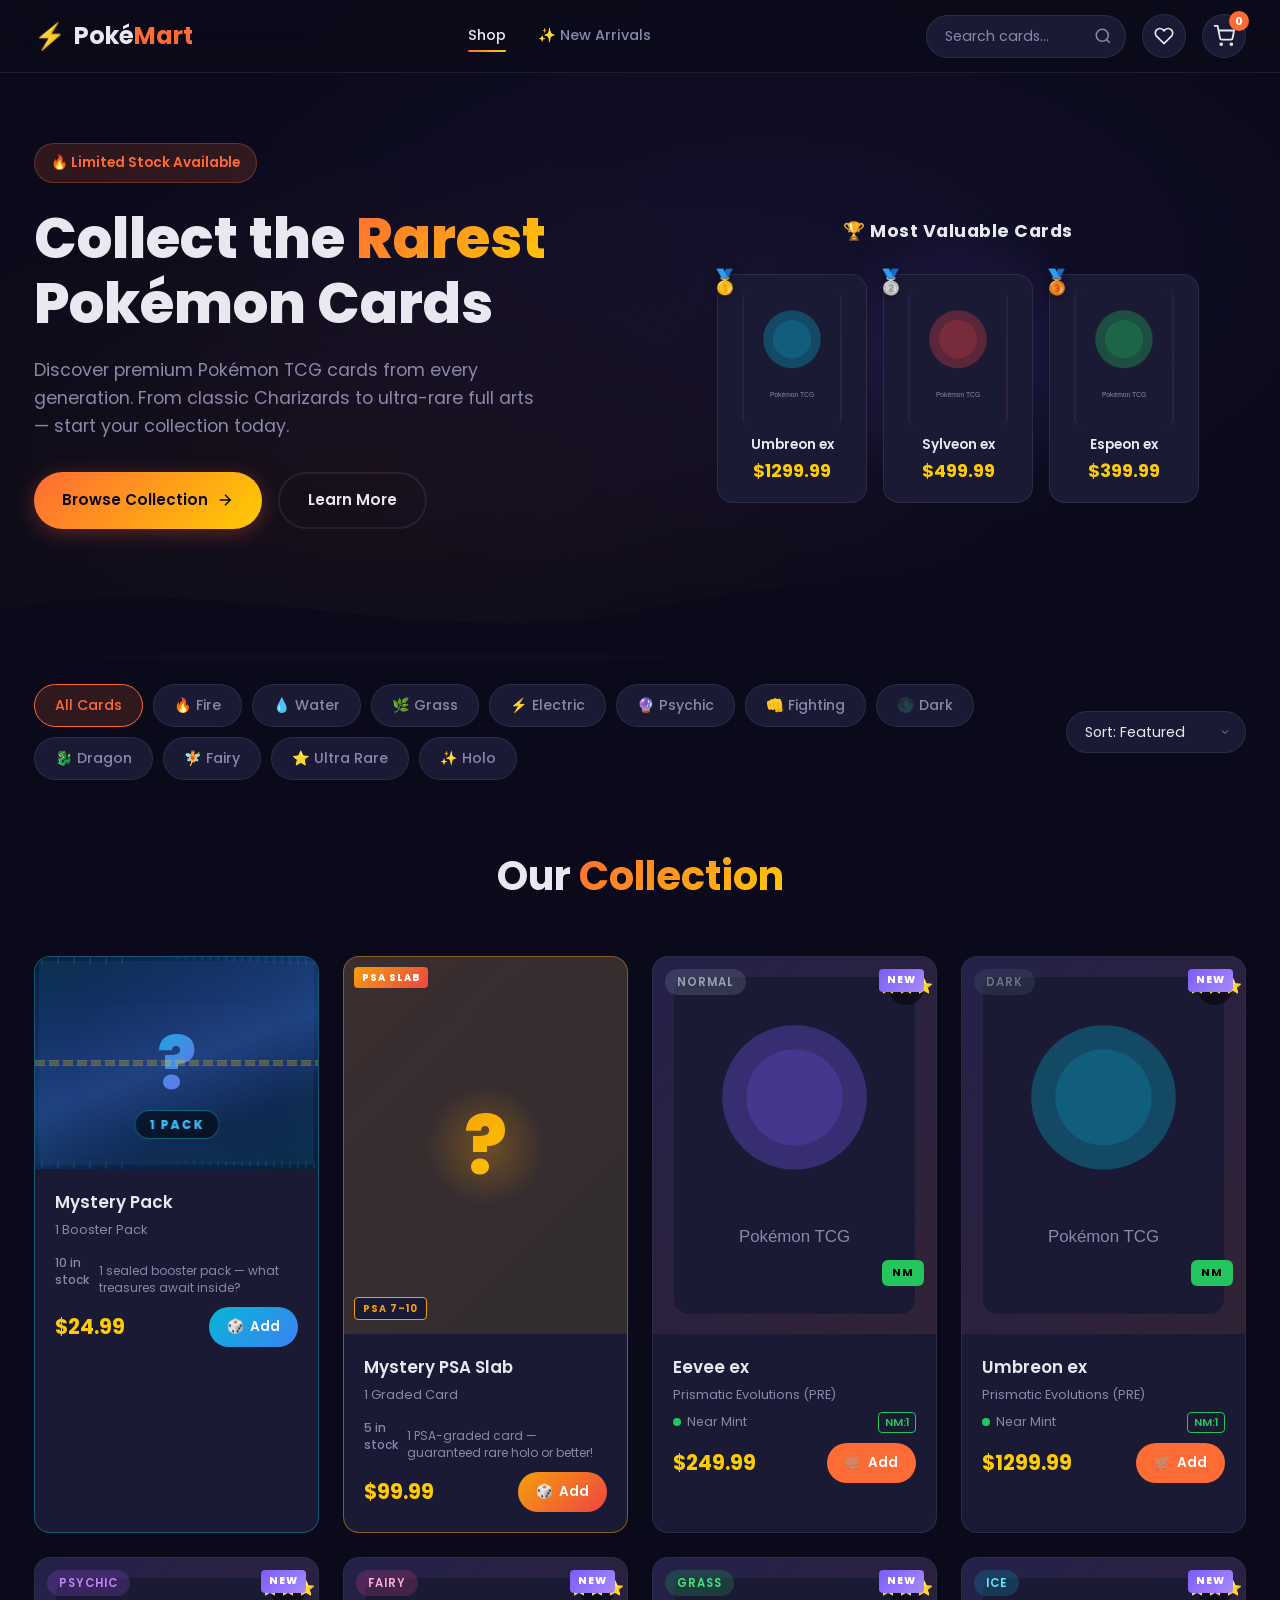
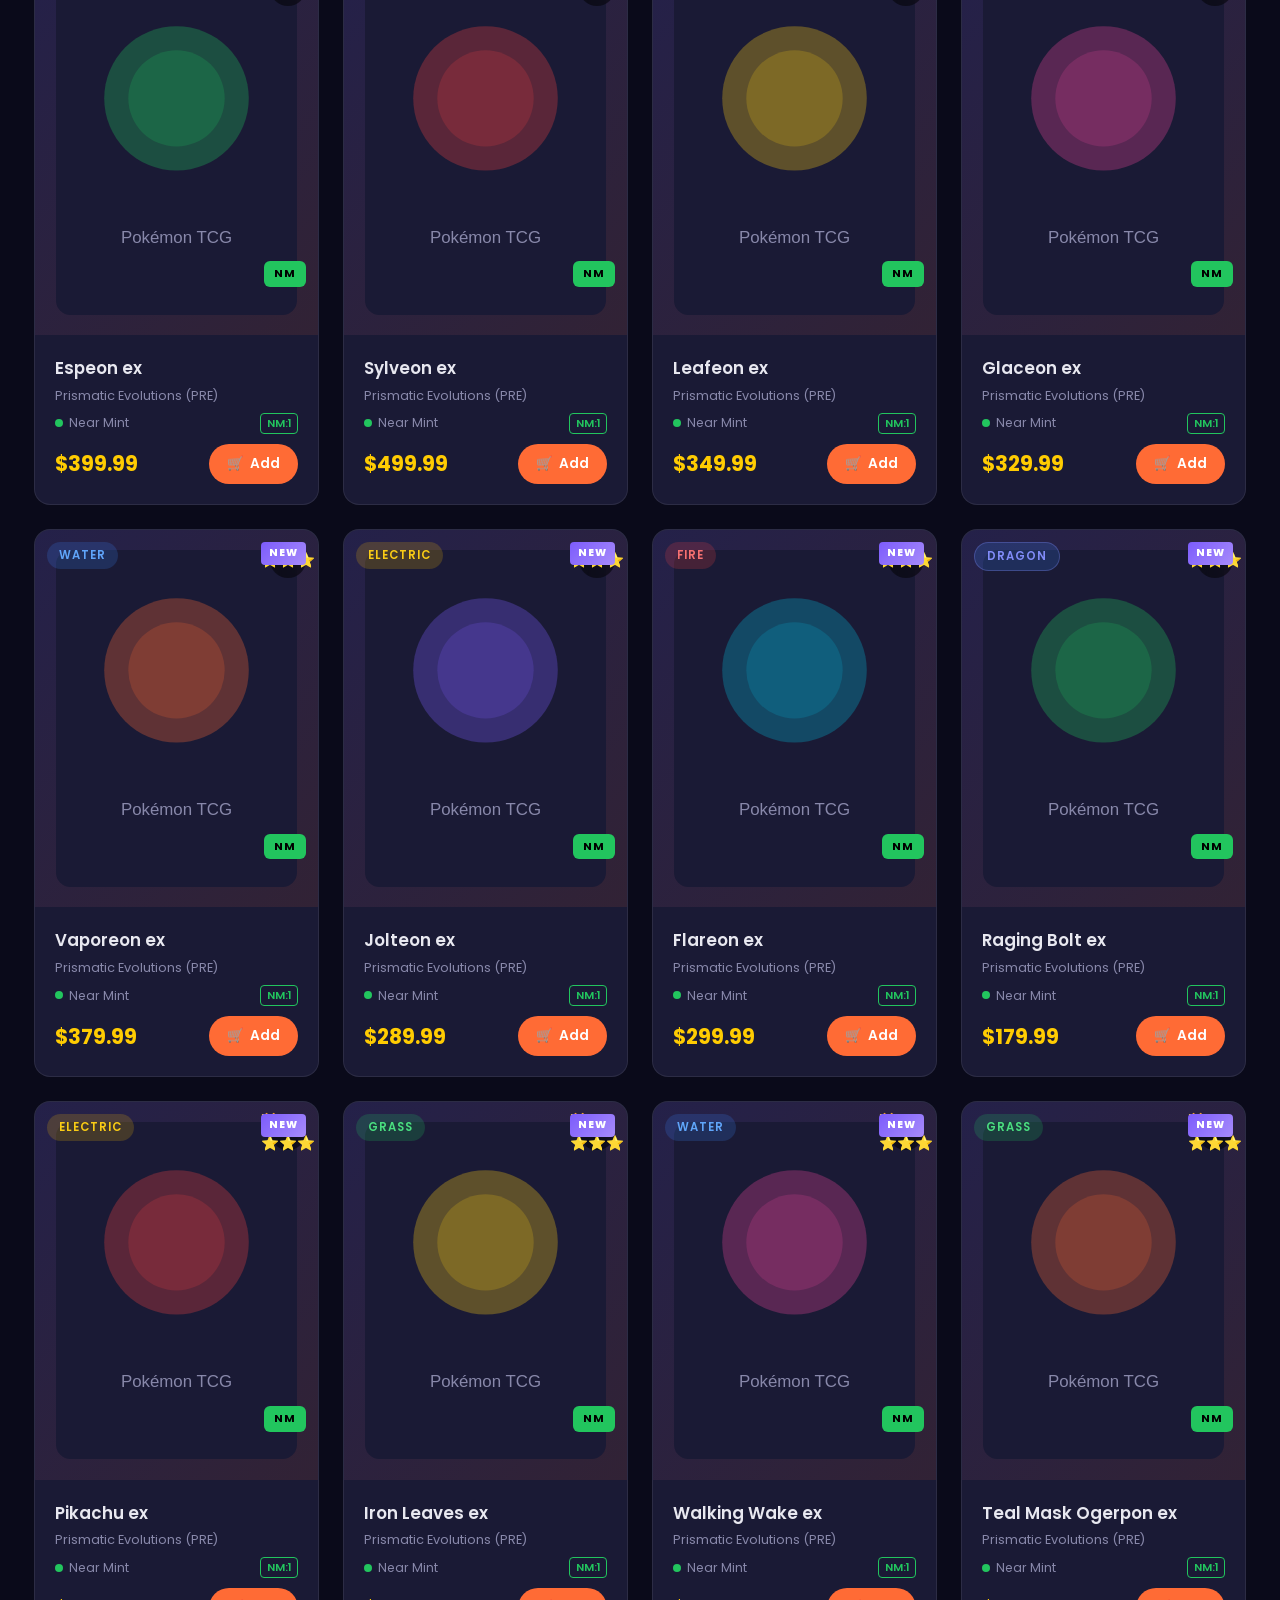
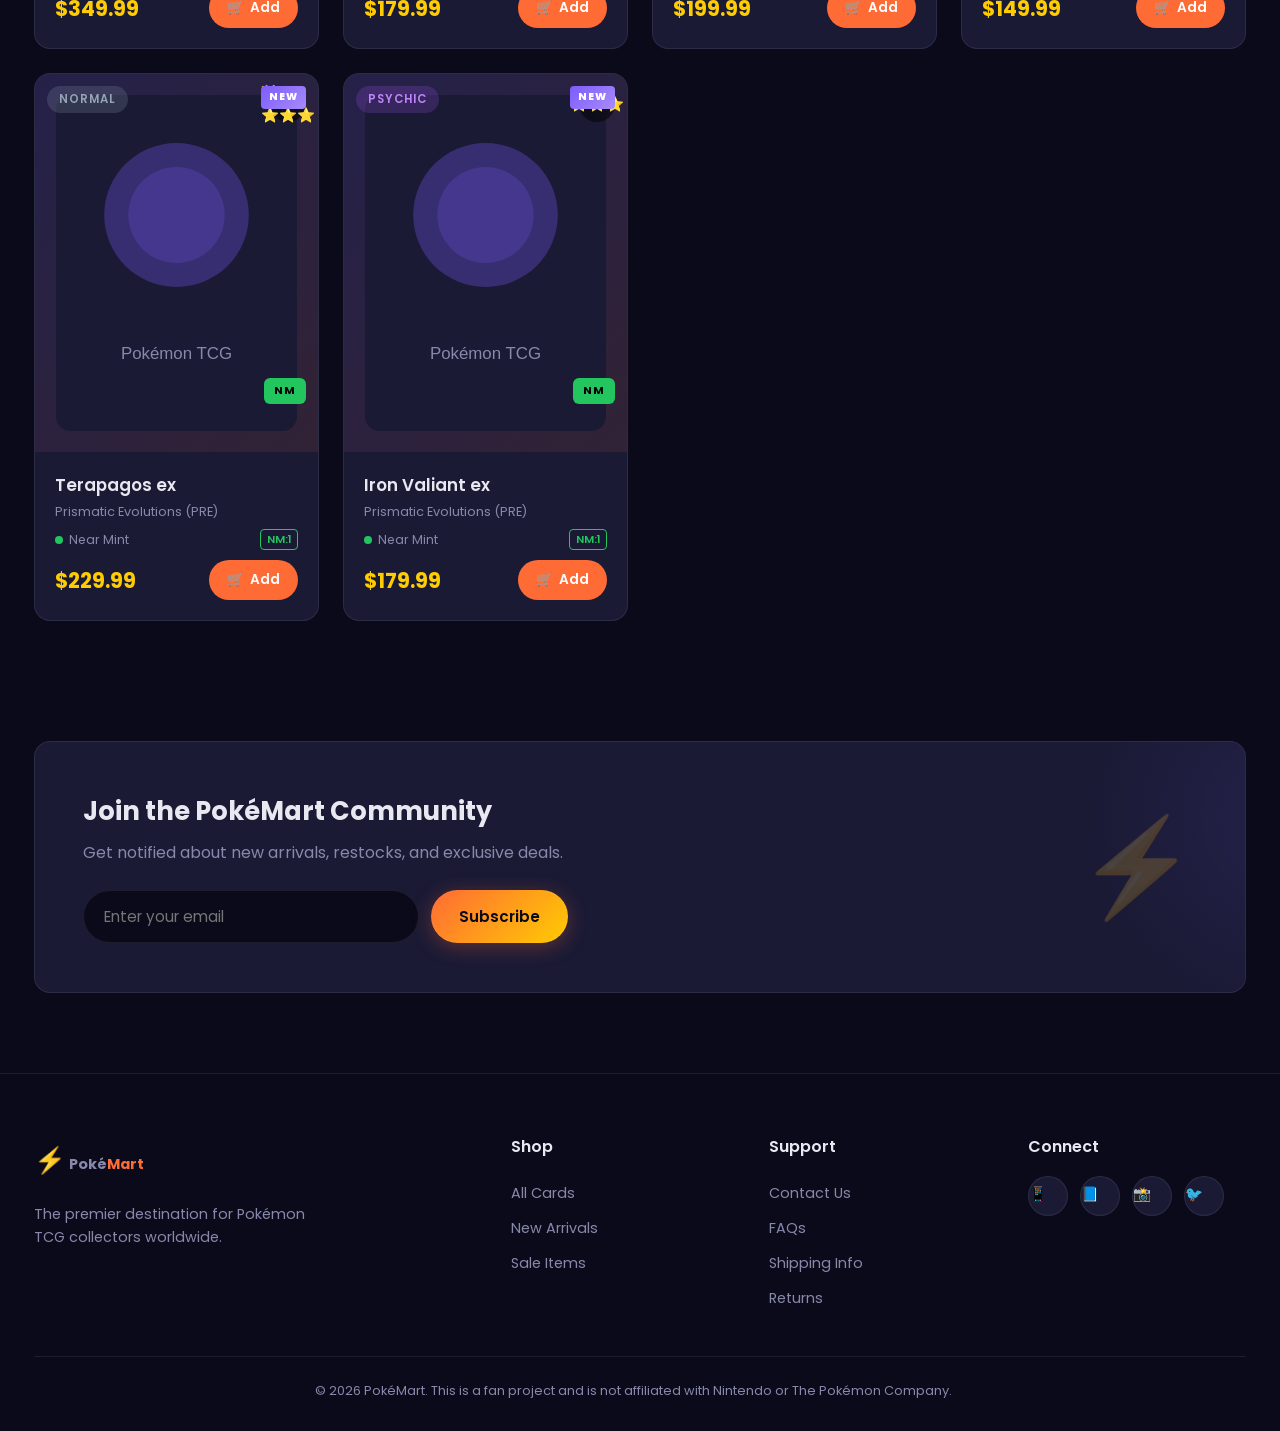
==== index.html @ a4a76b1c "Removed the 3 fake stats 250+ Unique Cards, 4.9 Rating, 10k+ Happy Collectors" ====
<!DOCTYPE html>
<html lang="en">
<head>
    <meta charset="UTF-8">
    <meta name="viewport" content="width=device-width, initial-scale=1.0">
    <title>PokéMart - Premium Pokémon Card Shop</title>
    <link rel="stylesheet" href="style.css">
    <link href="https://fonts.googleapis.com/css2?family=Poppins:wght@300;400;500;600;700;800&display=swap" rel="stylesheet">
</head>
<body>
    <!-- Header -->
    <header class="header">
        <div class="container">
            <a href="#" class="logo">
                <span class="logo-icon">⚡</span>
                <span class="logo-text">Poké<span>Mart</span></span>
            </a>
            <nav class="nav">
                <a href="#" class="nav-link active" id="navShop" onclick="setNavFilter('all'); return false;">Shop</a>
                <a href="#" class="nav-link" id="navNew" onclick="setNavFilter('new'); return false;">✨ New Arrivals</a>
            </nav>
            <div class="header-actions">
                <div class="search-box">
                    <input type="text" id="searchInput" placeholder="Search cards..." />
                    <svg class="search-icon" viewBox="0 0 24 24" fill="none" stroke="currentColor" stroke-width="2">
                        <circle cx="11" cy="11" r="8"/>
                        <path d="M21 21l-4.35-4.35"/>
                    </svg>
                </div>
                <div class="wishlist-dropdown-wrapper" id="wishlistDropdownWrapper">
                    <button class="wishlist-btn" id="wishlistToggle" title="Wishlist" onclick="toggleWishlistDropdown(event)">
                        <svg viewBox="0 0 24 24" fill="none" stroke="currentColor" stroke-width="2" width="20" height="20">
                            <path d="M20.84 4.61a5.5 5.5 0 0 0-7.78 0L12 5.67l-1.06-1.06a5.5 5.5 0 0 0-7.78 7.78l1.06 1.06L12 21.23l7.78-7.78 1.06-1.06a5.5 5.5 0 0 0 0-7.78z"/>
                        </svg>
                        <span class="wishlist-btn-count" id="wishlistBtnCount" style="display:none;">0</span>
                    </button>
                    <div class="wishlist-dropdown" id="wishlistDropdown">
                        <div class="wishlist-dropdown-header">
                            <h4>❤️ Your Wishlist</h4>
                        </div>
                        <div class="wishlist-dropdown-items" id="wishlistDropdownItems">
                            <p class="wishlist-dropdown-empty">No wishlisted cards yet</p>
                        </div>
                    </div>
                </div>
                <button class="cart-btn" id="cartToggle">
                    <svg viewBox="0 0 24 24" fill="none" stroke="currentColor" stroke-width="2">
                        <circle cx="9" cy="21" r="1"/><circle cx="20" cy="21" r="1"/>
                        <path d="M1 1h4l2.68 13.39a2 2 0 0 0 2 1.61h9.72a2 2 0 0 0 2-1.61L23 6H6"/>
                    </svg>
                    <span class="cart-count" id="cartCount">0</span>
                </button>
                <button class="mobile-menu-btn" id="mobileMenuToggle">
                    <span></span><span></span><span></span>
                </button>
            </div>
        </div>
    </header>

    <!-- Mobile Menu -->
    <div class="mobile-menu" id="mobileMenu">
        <a href="#" class="mobile-link active" id="mobShop" onclick="setNavFilter('all'); return false;">Shop</a>
        <a href="#" class="mobile-link" id="mobNew" onclick="setNavFilter('new'); return false;">✨ New Arrivals</a>
    </div>

    <!-- Hero Section -->
    <section class="hero">
        <div class="container">
            <div class="hero-content">
                <span class="hero-badge">🔥 Limited Stock Available</span>
                <h1>Collect the <span class="gradient-text">Rarest</span> Pokémon Cards</h1>
                <p>Discover premium Pokémon TCG cards from every generation. From classic Charizards to ultra-rare full arts — start your collection today.</p>
                <div class="hero-buttons">
                    <a href="#products" class="btn btn-primary">
                        Browse Collection
                        <svg viewBox="0 0 24 24" fill="none" stroke="currentColor" stroke-width="2"><path d="M5 12h14M12 5l7 7-7 7"/></svg>
                    </a>
                    <a href="#products" class="btn btn-outline">
                        Learn More
                    </a>
                </div>

            </div>
            <div class="hero-visual">
                <h3 class="top-cards-title">🏆 Most Valuable Cards</h3>
                <div class="top-cards-grid" id="topCardsGrid">
                    <!-- Rendered by JS -->
                </div>
                <div class="hero-center-glow"></div>
            </div>
        </div>
        <div class="hero-wave">
            <svg viewBox="0 0 1440 100" fill="none"><path d="M0 50C240 0 480 100 720 50S1200 0 1440 50v50H0z" fill="var(--bg)"/></svg>
        </div>
    </section>

    <!-- Filter Bar -->
    <section class="filter-bar" id="products">
        <div class="container">
            <div class="filter-scroll">
                <button class="filter-chip active" data-filter="all">All Cards</button>
                <button class="filter-chip" data-filter="fire">🔥 Fire</button>
                <button class="filter-chip" data-filter="water">💧 Water</button>
                <button class="filter-chip" data-filter="grass">🌿 Grass</button>
                <button class="filter-chip" data-filter="electric">⚡ Electric</button>
                <button class="filter-chip" data-filter="psychic">🔮 Psychic</button>
                <button class="filter-chip" data-filter="fighting">👊 Fighting</button>
                <button class="filter-chip" data-filter="dark">🌑 Dark</button>
                <button class="filter-chip" data-filter="dragon">🐉 Dragon</button>
                <button class="filter-chip" data-filter="fairy">🧚 Fairy</button>
                <button class="filter-chip" data-filter="rare">⭐ Ultra Rare</button>
                <button class="filter-chip" data-filter="holo">✨ Holo</button>
            </div>
            <div class="sort-select">
                <select id="sortSelect">
                    <option value="default">Sort: Featured</option>
                    <option value="price-asc">Price: Low to High</option>
                    <option value="price-desc">Price: High to Low</option>
                    <option value="name-asc">Name: A-Z</option>
                    <option value="name-desc">Name: Z-A</option>
                </select>
            </div>
        </div>
    </section>

    <!-- Product Grid -->
    <section class="products">
        <div class="container">
            <div class="section-header">
                <h2>Our <span class="gradient-text">Collection</span></h2>

            </div>
            <div class="product-grid" id="productGrid">
                <!-- Cards rendered by JS -->
            </div>
            <div class="no-results" id="noResults" style="display:none;">
                <svg viewBox="0 0 24 24" fill="none" stroke="currentColor" stroke-width="1.5"><circle cx="11" cy="11" r="8"/><path d="M21 21l-4.35-4.35"/></svg>
                <p>No cards found matching your criteria</p>
                <button class="btn btn-primary" onclick="resetFilters()">Reset Filters</button>
            </div>
        </div>
    </section>

    <!-- Newsletter -->
    <section class="newsletter">
        <div class="container">
            <div class="newsletter-card">
                <div class="newsletter-content">
                    <h3>Join the PokéMart Community</h3>
                    <p>Get notified about new arrivals, restocks, and exclusive deals.</p>
                    <form class="newsletter-form" onsubmit="subscribe(event)">
                        <input type="email" placeholder="Enter your email" required>
                        <button type="submit" class="btn btn-primary">Subscribe</button>
                    </form>
                </div>
                <div class="newsletter-decor">
                    <div class="pikachu-silhouette">⚡</div>
                </div>
            </div>
        </div>
    </section>

    <!-- Footer -->
    <footer class="footer">
        <div class="container">
            <div class="footer-grid">
                <div class="footer-col">
                    <a href="#" class="logo">
                        <span class="logo-icon">⚡</span>
                        <span class="logo-text">Poké<span>Mart</span></span>
                    </a>
                    <p>The premier destination for Pokémon TCG collectors worldwide.</p>
                </div>
                <div class="footer-col">
                    <h4>Shop</h4>
                    <a href="#products">All Cards</a>
                    <a href="#products">New Arrivals</a>
                    <a href="#products">Sale Items</a>
                </div>
                <div class="footer-col">
                    <h4>Support</h4>
                    <a href="#" onclick="showComingSoon(); return false;">Contact Us</a>
                    <a href="#" onclick="showComingSoon(); return false;">FAQs</a>
                    <a href="#" onclick="showComingSoon(); return false;">Shipping Info</a>
                    <a href="#" onclick="showComingSoon(); return false;">Returns</a>
                </div>
                <div class="footer-col">
                    <h4>Connect</h4>
                    <div class="social-links">
                        <a href="#" class="social-link" onclick="showComingSoon(); return false;">📱</a>
                        <a href="#" class="social-link" onclick="showComingSoon(); return false;">📘</a>
                        <a href="#" class="social-link" onclick="showComingSoon(); return false;">📸</a>
                        <a href="#" class="social-link" onclick="showComingSoon(); return false;">🐦</a>
                    </div>
                </div>
            </div>
            <div class="footer-bottom">
                <p>&copy; 2026 PokéMart. This is a fan project and is not affiliated with Nintendo or The Pokémon Company. <span class="admin-trigger" onclick="promptAdminLogin()" title="Admin"></span></p>
            </div>
        </div>
    </footer>

    <!-- Cart Sidebar -->
    <div class="cart-overlay" id="cartOverlay"></div>
    <aside class="cart-sidebar" id="cartSidebar">
        <div class="cart-header">
            <h3>Your Cart</h3>
            <button class="cart-close" id="cartClose">
                <svg viewBox="0 0 24 24" fill="none" stroke="currentColor" stroke-width="2"><path d="M18 6L6 18M6 6l12 12"/></svg>
            </button>
        </div>
        <div class="cart-items" id="cartItems">
            <p class="cart-empty">Your cart is empty</p>
        </div>
        <div class="cart-footer" id="cartFooter" style="display:none;">
            <div class="cart-total">
                <span>Total</span>
                <span id="cartTotal">$0.00</span>
            </div>
            <div class="cart-currency">
                <label for="cartCurrency">Pay with:</label>
                <select id="cartCurrency" onchange="setCurrency(this.value)">
                    <option value="USD">$ US Dollars</option>
                    <option value="GBP">£ Pounds</option>
                </select>
            </div>
            <button class="btn btn-primary btn-block" onclick="checkout()">
                Proceed to Checkout
            </button>
            <button class="btn btn-outline btn-block" onclick="clearCart()">
                Clear Cart
            </button>
        </div>
    </aside>

    <!-- Checkout Modal -->
    <div class="modal-overlay" id="checkoutModal">
        <div class="modal">
            <h2 id="checkoutTitle">🎉 Order Confirmed!</h2>
            <p id="checkoutMsg">Your Pokémon cards are on the way!</p>
            <div class="modal-details" id="modalDetails"></div>
            <button class="btn btn-primary" onclick="closeCheckout()">Continue Shopping</button>
        </div>
    </div>

    <!-- Toast notification -->
    <div class="toast" id="toast"></div>

    <script src="script.js"></script>
</body>
</html>
---- style.css ----
/* ========== CSS Variables ========== */
:root {
    --bg: #0a0a1a;
    --bg-secondary: #12122a;
    --bg-card: #1a1a35;
    --text: #e8e8f0;
    --text-muted: #8888aa;
    --primary: #ff6b35;
    --primary-hover: #ff8555;
    --secondary: #ffcc02;
    --accent: #7c5cfc;
    --accent-light: #a78bfa;
    --gradient-1: linear-gradient(135deg, #ff6b35, #ffcc02);
    --gradient-2: linear-gradient(135deg, #7c5cfc, #ec4899);
    --gradient-3: linear-gradient(135deg, #06b6d4, #3b82f6);
    --border: rgba(255,255,255,0.08);
    --shadow: 0 4px 24px rgba(0,0,0,0.3);
    --radius: 16px;
    --radius-sm: 10px;
    --transition: 0.3s cubic-bezier(0.4, 0, 0.2, 1);
}

/* ========== Reset & Base ========== */
*, *::before, *::after { box-sizing: border-box; margin: 0; padding: 0; }

html { scroll-behavior: smooth; }

body {
    font-family: 'Poppins', sans-serif;
    background: var(--bg);
    color: var(--text);
    line-height: 1.6;
    overflow-x: hidden;
}

body.cart-open { overflow: hidden; }

.container {
    max-width: 1260px;
    margin: 0 auto;
    padding: 0 24px;
}

img { max-width: 100%; display: block; }
a { text-decoration: none; color: inherit; }
button { cursor: pointer; font-family: inherit; border: none; background: none; }
input, select { font-family: inherit; }

/* ========== Typography ========== */
.gradient-text {
    background: var(--gradient-1);
    -webkit-background-clip: text;
    -webkit-text-fill-color: transparent;
    background-clip: text;
}

/* ========== Header ========== */
.header {
    position: fixed;
    top: 0;
    left: 0;
    right: 0;
    z-index: 100;
    background: rgba(10, 10, 26, 0.9);
    backdrop-filter: blur(20px);
    border-bottom: 1px solid var(--border);
    transition: var(--transition);
}

.header .container {
    display: flex;
    align-items: center;
    justify-content: space-between;
    height: 72px;
}

.logo {
    display: flex;
    align-items: center;
    gap: 8px;
    font-size: 1.5rem;
    font-weight: 700;
}

.logo-icon {
    font-size: 1.6rem;
    animation: pulse 2s infinite;
}

.logo-text span { color: var(--primary); }

@keyframes pulse {
    0%, 100% { transform: scale(1); }
    50% { transform: scale(1.15); }
}

.nav { display: flex; gap: 32px; }

.nav-link {
    font-size: 0.9rem;
    font-weight: 500;
    color: var(--text-muted);
    transition: var(--transition);
    position: relative;
}

.nav-link::after {
    content: '';
    position: absolute;
    bottom: -4px;
    left: 0;
    width: 0;
    height: 2px;
    background: var(--gradient-1);
    border-radius: 2px;
    transition: var(--transition);
}

.nav-link:hover, .nav-link.active { color: var(--text); }
.nav-link:hover::after, .nav-link.active::after { width: 100%; }

.header-actions { display: flex; align-items: center; gap: 16px; }

/* Search */
.search-box {
    position: relative;
    display: flex;
    align-items: center;
}

.search-box input {
    background: var(--bg-card);
    border: 1px solid var(--border);
    border-radius: 100px;
    padding: 10px 40px 10px 18px;
    color: var(--text);
    font-size: 0.88rem;
    width: 200px;
    outline: none;
    transition: var(--transition);
}

.search-box input:focus {
    border-color: var(--primary);
    width: 260px;
}

.search-box input::placeholder { color: var(--text-muted); }

.search-icon {
    position: absolute;
    right: 14px;
    width: 18px;
    height: 18px;
    color: var(--text-muted);
    pointer-events: none;
}

/* Cart Button */
.cart-btn {
    position: relative;
    display: flex;
    align-items: center;
    justify-content: center;
    width: 44px;
    height: 44px;
    background: var(--bg-card);
    border: 1px solid var(--border);
    border-radius: 50%;
    transition: var(--transition);
}

.cart-btn svg { width: 22px; height: 22px; color: var(--text); }

.cart-btn:hover { border-color: var(--primary); background: rgba(255,107,53,0.1); }

.cart-count {
    position: absolute;
    top: -4px;
    right: -4px;
    background: var(--primary);
    color: white;
    width: 20px;
    height: 20px;
    border-radius: 50%;
    font-size: 0.7rem;
    font-weight: 700;
    display: flex;
    align-items: center;
    justify-content: center;
    transition: var(--transition);
}

.cart-count.bump { animation: bump 0.4s ease; }

@keyframes bump {
    0%, 100% { transform: scale(1); }
    50% { transform: scale(1.4); }
}

/* Mobile Menu */
.mobile-menu-btn {
    display: none;
    flex-direction: column;
    gap: 5px;
    padding: 8px;
}

.mobile-menu-btn span {
    width: 24px;
    height: 2px;
    background: var(--text);
    border-radius: 2px;
    transition: var(--transition);
}

.mobile-menu { display: none; }

/* ========== Hero ========== */
.hero {
    padding: 140px 0 80px;
    position: relative;
    overflow: hidden;
    background: radial-gradient(ellipse at 60% 40%, rgba(124,92,252,0.08) 0%, transparent 60%),
                radial-gradient(ellipse at 30% 70%, rgba(255,107,53,0.06) 0%, transparent 50%);
}

.hero .container {
    display: flex;
    align-items: center;
    gap: 60px;
}

.hero-content { flex: 1; }

.hero-badge {
    display: inline-block;
    background: rgba(255,107,53,0.15);
    color: var(--primary);
    font-size: 0.85rem;
    font-weight: 600;
    padding: 8px 16px;
    border-radius: 100px;
    margin-bottom: 24px;
    border: 1px solid rgba(255,107,53,0.3);
    animation: fadeInUp 0.6s ease;
}

.hero-content h1 {
    font-size: 3.5rem;
    font-weight: 800;
    line-height: 1.15;
    margin-bottom: 20px;
    animation: fadeInUp 0.6s ease 0.1s both;
}

.hero-content p {
    font-size: 1.1rem;
    color: var(--text-muted);
    max-width: 500px;
    margin-bottom: 32px;
    animation: fadeInUp 0.6s ease 0.2s both;
}

.hero-buttons {
    display: flex;
    gap: 16px;
    margin-bottom: 48px;
    animation: fadeInUp 0.6s ease 0.3s both;
}

@keyframes fadeInUp {
    from { opacity: 0; transform: translateY(20px); }
    to { opacity: 1; transform: translateY(0); }
}

.btn {
    display: inline-flex;
    align-items: center;
    gap: 8px;
    padding: 14px 28px;
    border-radius: 100px;
    font-size: 0.95rem;
    font-weight: 600;
    transition: var(--transition);
    white-space: nowrap;
}

.btn svg { width: 18px; height: 18px; }

.btn-primary {
    background: var(--gradient-1);
    color: #0a0a1a;
    box-shadow: 0 4px 20px rgba(255,107,53,0.3);
}

.btn-primary:hover {
    transform: translateY(-2px);
    box-shadow: 0 8px 30px rgba(255,107,53,0.4);
}

.btn-outline {
    border: 2px solid var(--border);
    color: var(--text);
}

.btn-outline:hover {
    border-color: var(--primary);
    background: rgba(255,107,53,0.05);
}

.btn-block { width: 100%; justify-content: center; }

.hero-stats {
    display: flex;
    gap: 40px;
    animation: fadeInUp 0.6s ease 0.4s both;
}

.stat { display: flex; flex-direction: column; }

.stat-number {
    font-size: 1.8rem;
    font-weight: 700;
    background: var(--gradient-2);
    -webkit-background-clip: text;
    -webkit-text-fill-color: transparent;
    background-clip: text;
}

.stat-label {
    font-size: 0.85rem;
    color: var(--text-muted);
}

/* Hero Visual — Top 3 Most Expensive */
.hero-visual {
    flex: 1;
    position: relative;
    display: flex;
    flex-direction: column;
    align-items: center;
    justify-content: center;
    gap: 24px;
    min-height: 440px;
}

.top-cards-title {
    font-size: 1.1rem;
    font-weight: 700;
    color: var(--text);
    text-align: center;
    margin-bottom: 4px;
    letter-spacing: 0.5px;
}

.top-cards-grid {
    display: flex;
    gap: 16px;
    justify-content: center;
    flex-wrap: wrap;
}

.top-card {
    display: flex;
    flex-direction: column;
    align-items: center;
    gap: 8px;
    background: var(--bg-card);
    border: 1px solid var(--border);
    border-radius: var(--radius);
    padding: 16px;
    width: 150px;
    transition: var(--transition);
    position: relative;
    animation: fadeInUp 0.5s ease backwards;
}
.top-card:nth-child(1) { animation-delay: 0.1s; }
.top-card:nth-child(2) { animation-delay: 0.2s; }
.top-card:nth-child(3) { animation-delay: 0.3s; }

.top-card:hover {
    transform: translateY(-6px);
    border-color: rgba(124,92,252,0.4);
    box-shadow: 0 8px 30px rgba(124,92,252,0.15);
}

.top-card-medal {
    position: absolute;
    top: -12px;
    left: -8px;
    font-size: 1.5rem;
    filter: drop-shadow(0 2px 4px rgba(0,0,0,0.4));
}

.top-card img {
    width: 100px;
    height: 135px;
    object-fit: contain;
    border-radius: 8px;
    background: linear-gradient(135deg, rgba(124,92,252,0.1), rgba(255,107,53,0.1));
}

.top-card-info {
    text-align: center;
}

.top-card-name {
    display: block;
    font-size: 0.85rem;
    font-weight: 600;
    color: var(--text);
    white-space: nowrap;
    overflow: hidden;
    text-overflow: ellipsis;
    max-width: 130px;
}

.top-card-price {
    display: block;
    font-size: 1.1rem;
    font-weight: 700;
    color: var(--secondary);
    margin-top: 2px;
}

.top-cards-empty {
    color: var(--text-muted);
    font-size: 0.9rem;
    text-align: center;
    padding: 40px;
}

.hero-center-glow {
    position: absolute;
    top: 50%;
    left: 50%;
    transform: translate(-50%, -50%);
    width: 300px;
    height: 300px;
    background: radial-gradient(circle, rgba(124,92,252,0.2) 0%, transparent 70%);
    border-radius: 50%;
    pointer-events: none;
    z-index: 0;
}

.top-cards-title,
.top-cards-grid {
    position: relative;
    z-index: 1;
}

.hero-wave { position: absolute; bottom: -2px; left: 0; right: 0; }
.hero-wave svg { width: 100%; height: auto; }

/* ========== Filter Bar ========== */
.filter-bar {
    padding: 24px 0;
    position: sticky;
    top: 72px;
    z-index: 50;
    background: var(--bg);
}

.filter-bar .container {
    display: flex;
    align-items: center;
    gap: 20px;
    flex-wrap: wrap;
}

.filter-scroll {
    display: flex;
    gap: 10px;
    flex-wrap: wrap;
    flex: 1;
}

.filter-chip {
    padding: 10px 20px;
    border-radius: 100px;
    font-size: 0.88rem;
    font-weight: 500;
    color: var(--text-muted);
    background: var(--bg-card);
    border: 1px solid var(--border);
    transition: var(--transition);
}

.filter-chip:hover { color: var(--text); border-color: rgba(255,255,255,0.2); }

.filter-chip.active {
    background: rgba(255,107,53,0.15);
    border-color: var(--primary);
    color: var(--primary);
}

.sort-select select {
    background: var(--bg-card);
    border: 1px solid var(--border);
    border-radius: 100px;
    padding: 10px 36px 10px 18px;
    color: var(--text);
    font-size: 0.88rem;
    outline: none;
    cursor: pointer;
    appearance: none;
    background-image: url("data:image/svg+xml,%3Csvg xmlns='http://www.w3.org/2000/svg' width='12' height='12' viewBox='0 0 24 24' fill='none' stroke='%238888aa' stroke-width='2'%3E%3Cpath d='M6 9l6 6 6-6'/%3E%3C/svg%3E");
    background-repeat: no-repeat;
    background-position: right 14px center;
    min-width: 180px;
}

/* ========== Wishlist Dropdown ========== */
.wishlist-dropdown-wrapper {
    position: relative;
}

.wishlist-btn {
    position: relative;
    display: flex;
    align-items: center;
    justify-content: center;
    width: 44px;
    height: 44px;
    background: var(--bg-card);
    border: 1px solid var(--border);
    border-radius: 50%;
    transition: var(--transition);
}

.wishlist-btn svg {
    color: var(--text);
}

.wishlist-btn:hover {
    border-color: #ef4444;
    background: rgba(239,68,68,0.1);
}

.wishlist-btn-count {
    position: absolute;
    top: -4px;
    right: -4px;
    background: #ef4444;
    color: white;
    width: 20px;
    height: 20px;
    border-radius: 50%;
    font-size: 0.7rem;
    font-weight: 700;
    display: flex;
    align-items: center;
    justify-content: center;
}

.wishlist-dropdown {
    position: absolute;
    top: calc(100% + 12px);
    right: 0;
    width: 360px;
    max-height: 480px;
    background: var(--bg-secondary);
    border: 1px solid var(--border);
    border-radius: var(--radius);
    box-shadow: 0 16px 48px rgba(0,0,0,0.5);
    overflow: hidden;
    opacity: 0;
    pointer-events: none;
    transform: translateY(-8px);
    transition: opacity 0.2s ease, transform 0.2s ease;
    z-index: 150;
}

.wishlist-dropdown-wrapper.open .wishlist-dropdown {
    opacity: 1;
    pointer-events: all;
    transform: translateY(0);
}

.wishlist-dropdown-header {
    padding: 16px 20px 12px;
    border-bottom: 1px solid var(--border);
}

.wishlist-dropdown-header h4 {
    font-size: 1rem;
    font-weight: 600;
}

.wishlist-dropdown-items {
    overflow-y: auto;
    max-height: 400px;
    padding: 8px;
}

.wishlist-dropdown-items::-webkit-scrollbar {
    width: 4px;
}

.wishlist-dropdown-items::-webkit-scrollbar-track {
    background: transparent;
}

.wishlist-dropdown-items::-webkit-scrollbar-thumb {
    background: var(--border);
    border-radius: 4px;
}

.wishlist-dropdown-empty {
    text-align: center;
    color: var(--text-muted);
    font-size: 0.85rem;
    padding: 32px 16px;
}

.wishlist-dropdown-item {
    display: flex;
    gap: 12px;
    align-items: center;
    padding: 10px;
    border-radius: var(--radius-sm);
    transition: var(--transition);
    position: relative;
}

.wishlist-dropdown-item:hover {
    background: rgba(255,255,255,0.03);
}

.wishlist-dropdown-item-img {
    width: 48px;
    height: 65px;
    border-radius: 6px;
    object-fit: contain;
    background: linear-gradient(135deg, rgba(124,92,252,0.15), rgba(255,107,53,0.15));
    flex-shrink: 0;
}

.wishlist-dropdown-item-info {
    flex: 1;
    min-width: 0;
}

.wishlist-dropdown-item-info h5 {
    font-size: 0.85rem;
    font-weight: 600;
    white-space: nowrap;
    overflow: hidden;
    text-overflow: ellipsis;
    margin-bottom: 2px;
}

.wishlist-dropdown-item-info .set {
    font-size: 0.7rem;
    color: var(--text-muted);
    margin-bottom: 4px;
}

.wishlist-dropdown-item-info .price {
    font-size: 0.9rem;
    font-weight: 700;
    color: var(--secondary);
}

.wishlist-dropdown-remove {
    position: absolute;
    top: 8px;
    right: 8px;
    width: 24px;
    height: 24px;
    border-radius: 50%;
    background: rgba(0,0,0,0.5);
    display: flex;
    align-items: center;
    justify-content: center;
    font-size: 0.7rem;
    color: #f87171;
    transition: var(--transition);
    opacity: 0;
    cursor: pointer;
}

.wishlist-dropdown-item:hover .wishlist-dropdown-remove {
    opacity: 1;
}

.wishlist-dropdown-remove:hover {
    background: rgba(239,68,68,0.3);
}

.wishlist-dropdown-add {
    flex-shrink: 0;
    width: 32px;
    height: 32px;
    border-radius: 50%;
    background: var(--primary);
    border: none;
    display: flex;
    align-items: center;
    justify-content: center;
    font-size: 0.85rem;
    color: white;
    transition: var(--transition);
    opacity: 0;
    cursor: pointer;
}

.wishlist-dropdown-item:hover .wishlist-dropdown-add {
    opacity: 1;
}

.wishlist-dropdown-add:hover {
    transform: scale(1.15);
    background: var(--primary-hover);
}

.wishlist-dropdown-add:disabled {
    background: #555;
    cursor: not-allowed;
}

/* ========== Products ========== */
.products { padding: 40px 0 80px; }

.section-header {
    text-align: center;
    margin-bottom: 48px;
}

.section-header h2 {
    font-size: 2.5rem;
    font-weight: 700;
    margin-bottom: 12px;
}

.section-header p { color: var(--text-muted); font-size: 1.05rem; }

.product-grid {
    display: grid;
    grid-template-columns: repeat(auto-fill, minmax(280px, 1fr));
    gap: 24px;
}

/* Card */
.product-card {
    background: var(--bg-card);
    border: 1px solid var(--border);
    border-radius: var(--radius);
    overflow: hidden;
    transition: var(--transition);
    position: relative;
}

.product-card:hover {
    transform: translateY(-6px);
    box-shadow: 0 12px 40px rgba(124,92,252,0.15);
    border-color: rgba(124,92,252,0.3);
}

.product-card .card-image-wrapper {
    position: relative;
    aspect-ratio: 3/4;
    overflow: hidden;
    background: linear-gradient(135deg, rgba(124,92,252,0.1), rgba(255,107,53,0.1));
    display: flex;
    align-items: center;
    justify-content: center;
}

.product-card img {
    width: 85%;
    height: auto;
    object-fit: contain;
    transition: transform 0.4s ease;
    border-radius: 8px;
}

.product-card:hover img { transform: scale(1.05); }

.card-type-badge {
    position: absolute;
    top: 12px;
    left: 12px;
    padding: 4px 12px;
    border-radius: 100px;
    font-size: 0.72rem;
    font-weight: 600;
    text-transform: uppercase;
    letter-spacing: 1px;
}

.badge-fire { background: rgba(239,68,68,0.2); color: #f87171; }
.badge-water { background: rgba(59,130,246,0.2); color: #60a5fa; }
.badge-grass { background: rgba(34,197,94,0.2); color: #4ade80; }
.badge-electric { background: rgba(234,179,8,0.2); color: #facc15; }
.badge-psychic { background: rgba(168,85,247,0.2); color: #c084fc; }
.badge-normal { background: rgba(148,163,184,0.2); color: #94a3b8; }
.badge-fighting { background: rgba(239,68,68,0.2); color: #ef4444; }
.badge-dark { background: rgba(71,85,105,0.3); color: #64748b; }
.badge-dragon { background: rgba(59,130,246,0.2); color: #818cf8; border: 1px solid rgba(129,140,248,0.3); }
.badge-fairy { background: rgba(236,72,153,0.2); color: #f9a8d4; }
.badge-steel { background: rgba(148,163,184,0.3); color: #cbd5e1; }
.badge-ice { background: rgba(6,182,212,0.2); color: #67e8f9; }
.badge-poison { background: rgba(168,85,247,0.2); color: #c084fc; }
.badge-ground { background: rgba(180,83,9,0.2); color: #d97706; }
.badge-flying { background: rgba(147,197,253,0.2); color: #93c5fd; }
.badge-bug { background: rgba(132,204,22,0.2); color: #a3e635; }
.badge-rock { background: rgba(120,113,108,0.3); color: #a8a29e; }
.badge-ghost { background: rgba(126,34,206,0.2); color: #c084fc; }

.rarity-badge {
    position: absolute;
    top: 12px;
    right: 12px;
    width: 36px;
    height: 36px;
    border-radius: 50%;
    display: flex;
    align-items: center;
    justify-content: center;
    font-size: 0.9rem;
    background: rgba(0,0,0,0.5);
    backdrop-filter: blur(8px);
}

.condition-badge {
    position: absolute;
    bottom: 48px;
    right: 12px;
    padding: 4px 10px;
    border-radius: 6px;
    font-size: 0.7rem;
    font-weight: 700;
    color: #000;
    letter-spacing: 1px;
}

.out-of-stock-overlay {
    position: absolute;
    inset: 0;
    background: rgba(0,0,0,0.6);
    display: flex;
    align-items: center;
    justify-content: center;
    z-index: 5;
}

.out-of-stock-overlay span {
    background: #ef4444;
    color: white;
    font-weight: 700;
    padding: 8px 20px;
    border-radius: 6px;
    font-size: 0.9rem;
    letter-spacing: 1px;
}

.out-of-stock { opacity: 0.7; }
.out-of-stock .add-to-cart-btn {
    background: #555;
    cursor: not-allowed;
}
.out-of-stock .add-to-cart-btn:hover {
    background: #555;
    transform: none;
}

.like-btn {
    position: absolute;
    bottom: 12px;
    right: 12px;
    width: 36px;
    height: 36px;
    border-radius: 50%;
    background: rgba(0,0,0,0.5);
    backdrop-filter: blur(8px);
    display: flex;
    align-items: center;
    justify-content: center;
    font-size: 1rem;
    transition: var(--transition);
    opacity: 0;
    transform: translateY(8px);
}

.product-card:hover .like-btn { opacity: 1; transform: translateY(0); }
.like-btn:hover { transform: scale(1.15) !important; }
.like-btn.liked { opacity: 1; transform: translateY(0); }

/* New Arrival & Best Seller Badges */
.new-badge {
    position: absolute;
    top: 12px;
    right: 12px;
    background: linear-gradient(135deg, #7c5cfc, #a78bfa);
    color: white;
    font-size: 0.65rem;
    font-weight: 800;
    padding: 3px 8px;
    border-radius: 4px;
    letter-spacing: 1px;
    z-index: 3;
}
.best-seller-badge {
    position: absolute;
    top: 36px;
    right: 12px;
    background: linear-gradient(135deg, #f59e0b, #ef4444);
    color: white;
    font-size: 0.65rem;
    font-weight: 700;
    padding: 3px 8px;
    border-radius: 4px;
    z-index: 3;
    white-space: nowrap;
}

/* Rank Badge (Best Sellers ranking) */
.rank-badge {
    position: absolute;
    top: 40px;
    left: 12px;
    background: var(--bg-card);
    border: 1px solid var(--border);
    color: var(--text-muted);
    font-size: 0.7rem;
    font-weight: 700;
    padding: 4px 10px;
    border-radius: 20px;
    z-index: 3;
    white-space: nowrap;
}
.rank-badge.rank-podium {
    background: linear-gradient(135deg, #ffcc02, #ff6b35);
    border-color: #ffcc02;
    color: #0a0a1a;
    font-size: 0.75rem;
    padding: 5px 12px;
}

.card-info { padding: 20px; }

.card-info h3 {
    font-size: 1.05rem;
    font-weight: 600;
    margin-bottom: 4px;
    white-space: nowrap;
    overflow: hidden;
    text-overflow: ellipsis;
}

.card-set {
    font-size: 0.8rem;
    color: var(--text-muted);
    margin-bottom: 6px;
}

.card-condition {
    font-size: 0.78rem;
    color: var(--text-muted);
    margin-bottom: 10px;
    display: flex;
    align-items: center;
    gap: 6px;
}

.cond-dot {
    width: 8px;
    height: 8px;
    border-radius: 50%;
    flex-shrink: 0;
}

.card-stock {
    margin-left: auto;
    color: var(--text-muted);
    font-weight: 500;
    display: flex;
    gap: 4px;
    flex-wrap: wrap;
    justify-content: flex-end;
}

.stock-cond-pill {
    font-size: 0.68rem;
    font-weight: 600;
    padding: 1px 6px;
    border-radius: 4px;
    border: 1px solid;
    white-space: nowrap;
}

/* Cart item condition */
.cart-item-cond {
    font-size: 0.75rem;
    font-weight: 600;
    margin-left: 4px;
}

/* Wishlist stock summary */
.wishlist-stock-summary {
    font-size: 0.68rem;
    color: var(--text-muted);
    margin-bottom: 2px;
}

.card-bottom {
    display: flex;
    align-items: center;
    justify-content: space-between;
    gap: 12px;
}

.card-price {
    font-size: 1.3rem;
    font-weight: 700;
    color: var(--secondary);
}

.add-to-cart-btn {
    display: flex;
    align-items: center;
    gap: 6px;
    padding: 10px 18px;
    background: var(--primary);
    color: white;
    border-radius: 100px;
    font-size: 0.85rem;
    font-weight: 600;
    transition: var(--transition);
}

.add-to-cart-btn:hover { background: var(--primary-hover); transform: scale(1.05); }

.add-to-cart-btn.added {
    background: #22c55e;
}

/* ========== Mystery Products ========== */
.mystery-card {
    border-color: rgba(168,85,247,0.4) !important;
    position: relative;
    overflow: hidden;
}
.mystery-card.slab-card {
    border-color: rgba(245,158,11,0.5) !important;
}
.mystery-card::before {
    content: '';
    position: absolute;
    inset: -2px;
    border-radius: calc(var(--radius) + 2px);
    background: linear-gradient(135deg, #7c5cfc, #ec4899, #f59e0b, #7c5cfc);
    background-size: 300% 300%;
    z-index: -1;
    animation: mystery-border 3s linear infinite;
    opacity: 0.4;
}
.slab-card::before {
    background: linear-gradient(135deg, #f59e0b, #ef4444, #ffcc02, #f59e0b);
    background-size: 300% 300%;
}
@keyframes mystery-border {
    0% { background-position: 0% 50%; }
    50% { background-position: 100% 50%; }
    100% { background-position: 0% 50%; }
}

.mystery-img-wrap {
    background: linear-gradient(135deg, rgba(124,92,252,0.15), rgba(236,72,153,0.1), rgba(245,158,11,0.1));
    display: flex;
    align-items: center;
    justify-content: center;
    position: relative;
}
.slab-card .mystery-img-wrap {
    background: linear-gradient(135deg, rgba(245,158,11,0.15), rgba(255,204,2,0.1));
}

.mystery-glow {
    position: absolute;
    width: 120px;
    height: 120px;
    background: radial-gradient(circle, rgba(168,85,247,0.3) 0%, transparent 70%);
    border-radius: 50%;
    animation: mystery-pulse 2s ease-in-out infinite;
}
.slab-card .mystery-glow {
    background: radial-gradient(circle, rgba(245,158,11,0.3) 0%, transparent 70%);
}
@keyframes mystery-pulse {
    0%, 100% { transform: scale(1); opacity: 0.5; }
    50% { transform: scale(1.3); opacity: 1; }
}

.mystery-question {
    font-size: 5rem;
    font-weight: 800;
    background: linear-gradient(135deg, #7c5cfc, #ec4899);
    -webkit-background-clip: text;
    -webkit-text-fill-color: transparent;
    background-clip: text;
    z-index: 2;
    animation: mystery-float 3s ease-in-out infinite;
}
.slab-card .mystery-question {
    background: linear-gradient(135deg, #f59e0b, #ffcc02);
    -webkit-background-clip: text;
    background-clip: text;
}
@keyframes mystery-float {
    0%, 100% { transform: translateY(0); }
    50% { transform: translateY(-8px); }
}

.mystery-tag {
    position: absolute;
    top: 10px;
    left: 10px;
    background: linear-gradient(135deg, #7c5cfc, #a78bfa);
    color: white;
    font-size: 0.6rem;
    font-weight: 800;
    padding: 3px 8px;
    border-radius: 4px;
    letter-spacing: 1px;
    z-index: 3;
}
.slab-card .mystery-tag {
    background: linear-gradient(135deg, #f59e0b, #ef4444);
}

.psa-tag {
    position: absolute;
    bottom: 14px;
    left: 10px;
    background: #1a1a35;
    border: 1px solid #f59e0b;
    color: #f59e0b;
    font-size: 0.6rem;
    font-weight: 700;
    padding: 3px 8px;
    border-radius: 4px;
    z-index: 3;
    letter-spacing: 1px;
}

.mystery-add-btn {
    background: linear-gradient(135deg, #7c5cfc, #ec4899) !important;
}
.slab-add-btn {
    background: linear-gradient(135deg, #f59e0b, #ef4444) !important;
}
.pack-add-btn {
    background: linear-gradient(135deg, #06b6d4, #3b82f6) !important;
}

/* ========== Mystery Pack (Booster Pack Style) ========== */
.pack-card {
    border-color: rgba(6,182,212,0.4) !important;
}
.pack-card::before {
    background: linear-gradient(135deg, #06b6d4, #3b82f6, #8b5cf6, #06b6d4);
    background-size: 300% 300%;
    opacity: 0.4;
}

.pack-img-wrap {
    aspect-ratio: 4 / 3 !important;
    background: linear-gradient(160deg, #0b1e3d 0%, #132b5c 25%, #1a3f7a 50%, #0f2348 75%, #0b1e3d 100%) !important;
    overflow: hidden;
}

/* Crimped top & bottom edges */
.pack-crimp {
    position: absolute;
    left: 0;
    right: 0;
    height: 20px;
    z-index: 5;
    pointer-events: none;
}
.top-crimp {
    top: 0;
    background: repeating-linear-gradient(
        90deg,
        transparent 0px, transparent 6px,
        rgba(6,182,212,0.15) 6px, rgba(6,182,212,0.15) 8px
    );
    clip-path: polygon(
        0% 0%, 8px 40%, 16px 0%, 24px 40%, 32px 0%,
        40px 40%, 48px 0%, 56px 40%, 64px 0%,
        72px 40%, 80px 0%, 88px 40%, 96px 0%,
        100% 40%, 100% 0%
    );
}
.bottom-crimp {
    bottom: 0;
    background: repeating-linear-gradient(
        90deg,
        transparent 0px, transparent 6px,
        rgba(6,182,212,0.15) 6px, rgba(6,182,212,0.15) 8px
    );
    clip-path: polygon(
        0% 60%, 8px 100%, 16px 60%, 24px 100%, 32px 60%,
        40px 100%, 48px 60%, 56px 100%, 64px 60%,
        72px 100%, 80px 60%, 88px 100%, 96px 60%,
        100% 100%, 100% 60%
    );
}

/* Foil wrapper */
.pack-foil {
    position: absolute;
    inset: 4px;
    border-radius: 4px;
    background: 
        linear-gradient(160deg, 
            rgba(6,182,212,0.08) 0%, 
            rgba(59,130,246,0.06) 30%, 
            rgba(139,92,246,0.05) 50%, 
            rgba(59,130,246,0.06) 70%, 
            rgba(6,182,212,0.08) 100%);
    z-index: 1;
    box-shadow: inset 0 0 60px rgba(6,182,212,0.06);
}

/* Tear strip across center */
.pack-tear-strip {
    position: absolute;
    left: 0;
    right: 0;
    top: 50%;
    transform: translateY(-50%);
    height: 6px;
    background: repeating-linear-gradient(
        90deg,
        rgba(255,204,2,0.25) 0px, rgba(255,204,2,0.25) 10px,
        transparent 10px, transparent 14px
    );
    z-index: 3;
    border-top: 1px solid rgba(255,255,255,0.06);
    border-bottom: 1px solid rgba(255,255,255,0.06);
}

/* "3 CARDS" count label */
.pack-card-count {
    position: absolute;
    bottom: 30px;
    left: 50%;
    transform: translateX(-50%);
    z-index: 4;
    background: rgba(0,0,0,0.55);
    border: 1px solid rgba(6,182,212,0.5);
    color: #38bdf8;
    font-size: 0.75rem;
    font-weight: 800;
    padding: 4px 14px;
    border-radius: 20px;
    letter-spacing: 2px;
    backdrop-filter: blur(4px);
}

/* Pack question mark override */
.pack-card .mystery-question {
    background: linear-gradient(135deg, #06b6d4, #8b5cf6);
    -webkit-background-clip: text;
    background-clip: text;
    font-size: 4.5rem;
    z-index: 2;
}

.mystery-cart-icon {
    display: flex;
    align-items: center;
    justify-content: center;
    background: linear-gradient(135deg, rgba(124,92,252,0.2), rgba(236,72,153,0.2));
    border-radius: 8px;
}
.slab-cart-icon {
    background: linear-gradient(135deg, rgba(245,158,11,0.2), rgba(239,68,68,0.2));
    border: 1px solid rgba(245,158,11,0.3);
}
.pack-cart-icon {
    background: linear-gradient(160deg, rgba(6,182,212,0.2), rgba(59,130,246,0.15), rgba(139,92,246,0.2));
    border: 1px solid rgba(6,182,212,0.25);
    border-radius: 4px;
}
.pack-cart-icon span {
    background: linear-gradient(135deg, #06b6d4, #8b5cf6);
    -webkit-background-clip: text;
    -webkit-text-fill-color: transparent;
    background-clip: text;
}
.slab-cart-icon span {
    background: linear-gradient(135deg, #f59e0b, #ef4444);
    -webkit-background-clip: text;
    -webkit-text-fill-color: transparent;
    background-clip: text;
}
.mystery-cart-icon span {
    font-size: 1.4rem;
    font-weight: 800;
    background: linear-gradient(135deg, #7c5cfc, #ec4899);
    -webkit-background-clip: text;
    -webkit-text-fill-color: transparent;
    background-clip: text;
}

/* Mystery Reveal */
.mystery-reveal-section {
    margin-bottom: 16px;
}
.reveal-group {
    margin-bottom: 16px;
}
.reveal-cards {
    display: flex;
    gap: 12px;
    flex-wrap: wrap;
}
.reveal-card {
    background: var(--bg-card);
    border: 1px solid var(--border);
    border-radius: 10px;
    padding: 12px;
    text-align: center;
    flex: 1;
    min-width: 100px;
    max-width: 140px;
    animation: reveal-pop 0.4s ease backwards;
}
.reveal-card:nth-child(1) { animation-delay: 0.1s; }
.reveal-card:nth-child(2) { animation-delay: 0.3s; }
.reveal-card:nth-child(3) { animation-delay: 0.5s; }
@keyframes reveal-pop {
    from { opacity: 0; transform: scale(0.5) rotateY(90deg); }
    to { opacity: 1; transform: scale(1) rotateY(0); }
}
.reveal-card img {
    width: 70px;
    height: 95px;
    object-fit: contain;
    border-radius: 4px;
    margin-bottom: 6px;
    background: linear-gradient(135deg, rgba(124,92,252,0.1), rgba(255,107,53,0.1));
}
.reveal-card-info {
    display: flex;
    flex-direction: column;
    gap: 2px;
}
.reveal-card-name {
    font-size: 0.75rem;
    font-weight: 600;
}
.reveal-card-set {
    font-size: 0.65rem;
    color: var(--text-muted);
}
.psa-grade-tag {
    display: inline-block;
    margin-left: 4px;
    background: linear-gradient(135deg, #f59e0b, #ef4444);
    color: white;
    font-size: 0.6rem;
    font-weight: 700;
    padding: 1px 6px;
    border-radius: 3px;
    vertical-align: middle;
}

.no-results {
    text-align: center;
    padding: 80px 20px;
    color: var(--text-muted);
}

.no-results svg { width: 64px; height: 64px; margin: 0 auto 16px; opacity: 0.5; }
.no-results p { font-size: 1.1rem; margin-bottom: 20px; }

/* ========== Newsletter ========== */
.newsletter { padding: 40px 0 80px; }

.newsletter-card {
    background: var(--bg-card);
    border: 1px solid var(--border);
    border-radius: var(--radius);
    padding: 48px;
    display: flex;
    align-items: center;
    gap: 40px;
    position: relative;
    overflow: hidden;
}

.newsletter-card::before {
    content: '';
    position: absolute;
    top: -50%;
    right: -20%;
    width: 400px;
    height: 400px;
    background: radial-gradient(circle, rgba(124,92,252,0.1) 0%, transparent 70%);
    border-radius: 50%;
}

.newsletter-content { flex: 1; position: relative; z-index: 1; }

.newsletter-content h3 {
    font-size: 1.6rem;
    font-weight: 700;
    margin-bottom: 8px;
}

.newsletter-content p { color: var(--text-muted); margin-bottom: 24px; }

.newsletter-form {
    display: flex;
    gap: 12px;
    max-width: 440px;
}

.newsletter-form input {
    flex: 1;
    padding: 14px 20px;
    background: var(--bg);
    border: 1px solid var(--border);
    border-radius: 100px;
    color: var(--text);
    font-size: 0.95rem;
    outline: none;
}

.newsletter-form input:focus { border-color: var(--primary); }

.newsletter-decor {
    font-size: 6rem;
    opacity: 0.2;
    animation: float 4s ease-in-out infinite;
}

/* ========== Footer ========== */
.footer {
    padding: 60px 0 30px;
    border-top: 1px solid var(--border);
}

.footer-grid {
    display: grid;
    grid-template-columns: 2fr 1fr 1fr 1fr;
    gap: 40px;
    margin-bottom: 40px;
}

.footer-col .logo { margin-bottom: 16px; }
.footer-col p { color: var(--text-muted); font-size: 0.9rem; max-width: 300px; }
.footer-col h4 { font-size: 1rem; font-weight: 600; margin-bottom: 16px; }
.footer-col a {
    display: block;
    color: var(--text-muted);
    font-size: 0.9rem;
    padding: 6px 0;
    transition: var(--transition);
}

.footer-col a:hover { color: var(--primary); }

.social-links { display: flex; gap: 12px; }

.social-link {
    width: 40px;
    height: 40px;
    border-radius: 50%;
    background: var(--bg-card);
    border: 1px solid var(--border);
    display: flex;
    align-items: center;
    justify-content: center;
    font-size: 1.1rem;
    transition: var(--transition);
}

.social-link:hover { border-color: var(--primary); transform: translateY(-2px); }

.footer-bottom {
    padding-top: 24px;
    border-top: 1px solid var(--border);
    text-align: center;
}

.footer-bottom p { color: var(--text-muted); font-size: 0.8rem; }

/* Admin trigger (subtle lock icon in footer) */
.admin-trigger {
    cursor: default;
    opacity: 0;
    transition: opacity 0.15s ease;
    font-size: 0.5rem;
    vertical-align: middle;
    display: inline-block;
    width: 10px;
    height: 10px;
}
.footer-bottom:hover .admin-trigger,
.admin-trigger:hover {
    cursor: pointer;
    opacity: 0.3;
}

/* ========== Cart Sidebar ========== */
.cart-overlay {
    position: fixed;
    inset: 0;
    background: rgba(0,0,0,0.6);
    z-index: 200;
    opacity: 0;
    pointer-events: none;
    transition: opacity 0.3s ease;
}

.cart-overlay.open { opacity: 1; pointer-events: all; }

.cart-sidebar {
    position: fixed;
    top: 0;
    right: 0;
    bottom: 0;
    width: 420px;
    max-width: 100vw;
    background: var(--bg-secondary);
    z-index: 201;
    display: flex;
    flex-direction: column;
    transform: translateX(100%);
    transition: transform 0.35s cubic-bezier(0.4, 0, 0.2, 1);
    border-left: 1px solid var(--border);
}

.cart-sidebar.open { transform: translateX(0); }

.cart-header {
    display: flex;
    align-items: center;
    justify-content: space-between;
    padding: 24px;
    border-bottom: 1px solid var(--border);
}

.cart-header h3 { font-size: 1.2rem; }

.cart-close {
    width: 36px;
    height: 36px;
    border-radius: 50%;
    display: flex;
    align-items: center;
    justify-content: center;
    transition: var(--transition);
}

.cart-close:hover { background: rgba(255,255,255,0.05); }
.cart-close svg { width: 20px; height: 20px; }

.cart-items {
    flex: 1;
    overflow-y: auto;
    padding: 16px 24px;
}

.cart-empty {
    text-align: center;
    color: var(--text-muted);
    padding: 60px 0;
    font-size: 0.95rem;
}

.cart-item {
    display: flex;
    gap: 16px;
    padding: 16px 0;
    border-bottom: 1px solid var(--border);
}

.cart-item-image {
    width: 70px;
    height: 95px;
    border-radius: 8px;
    object-fit: contain;
    background: linear-gradient(135deg, rgba(124,92,252,0.15), rgba(255,107,53,0.15));
}

.cart-item-info { flex: 1; }

.cart-item-info h4 { font-size: 0.9rem; font-weight: 600; margin-bottom: 4px; }

.cart-item-info .set { font-size: 0.75rem; color: var(--text-muted); margin-bottom: 8px; }

.cart-item-actions {
    display: flex;
    align-items: center;
    gap: 12px;
}

.qty-control {
    display: flex;
    align-items: center;
    gap: 0;
    border: 1px solid var(--border);
    border-radius: 8px;
    overflow: hidden;
}

.qty-control button {
    width: 32px;
    height: 32px;
    display: flex;
    align-items: center;
    justify-content: center;
    color: var(--text);
    font-size: 1rem;
    transition: var(--transition);
}

.qty-control button:hover { background: rgba(255,255,255,0.05); }

.qty-control span {
    width: 36px;
    text-align: center;
    font-size: 0.9rem;
    font-weight: 600;
}

.cart-item-price {
    font-weight: 700;
    color: var(--secondary);
    font-size: 0.95rem;
}

.cart-item-remove {
    color: #ef4444;
    font-size: 0.8rem;
    padding: 4px 8px;
}

.cart-item-remove:hover { text-decoration: underline; }

.cart-footer {
    padding: 24px;
    border-top: 1px solid var(--border);
    display: flex;
    flex-direction: column;
    gap: 12px;
}

.cart-currency {
    display: flex;
    align-items: center;
    justify-content: space-between;
    gap: 12px;
    padding: 8px 0;
}

.cart-currency label {
    font-size: 0.85rem;
    font-weight: 500;
    color: var(--text-muted);
    white-space: nowrap;
}

.cart-currency select {
    flex: 1;
    background: var(--bg);
    border: 1px solid var(--border);
    border-radius: 8px;
    padding: 10px 14px;
    color: var(--text);
    font-size: 0.88rem;
    font-weight: 600;
    outline: none;
    cursor: pointer;
    appearance: none;
    background-image: url("data:image/svg+xml,%3Csvg xmlns='http://www.w3.org/2000/svg' width='12' height='12' viewBox='0 0 24 24' fill='none' stroke='%238888aa' stroke-width='2'%3E%3Cpath d='M6 9l6 6 6-6'/%3E%3C/svg%3E");
    background-repeat: no-repeat;
    background-position: right 12px center;
    padding-right: 36px;
}

.cart-currency select:focus {
    border-color: var(--primary);
}

.cart-total {
    display: flex;
    justify-content: space-between;
    font-size: 1.15rem;
    font-weight: 600;
    margin-bottom: 4px;
}

.cart-total span:last-child {
    font-size: 1.4rem;
    color: var(--secondary);
}

/* ========== Checkout Modal ========== */
.modal-overlay {
    position: fixed;
    inset: 0;
    background: rgba(0,0,0,0.7);
    z-index: 300;
    display: flex;
    align-items: center;
    justify-content: center;
    opacity: 0;
    pointer-events: none;
    transition: opacity 0.3s ease;
}

.modal-overlay.open { opacity: 1; pointer-events: all; }

.modal {
    background: var(--bg-secondary);
    border: 1px solid var(--border);
    border-radius: var(--radius);
    padding: 48px;
    text-align: center;
    max-width: 480px;
    width: 90%;
    animation: modalIn 0.4s ease;
}

@keyframes modalIn {
    from { opacity: 0; transform: scale(0.9) translateY(20px); }
    to { opacity: 1; transform: scale(1) translateY(0); }
}

.modal h2 { font-size: 1.8rem; margin-bottom: 12px; }
.modal p { color: var(--text-muted); margin-bottom: 24px; }
.modal-details { margin-bottom: 24px; }

.modal-details .order-card {
    display: flex;
    gap: 12px;
    align-items: center;
    padding: 8px 0;
    font-size: 0.9rem;
}

/* ========== Toast ========== */
.toast {
    position: fixed;
    bottom: 30px;
    right: 30px;
    background: #22c55e;
    color: white;
    padding: 14px 24px;
    border-radius: 100px;
    font-weight: 600;
    font-size: 0.9rem;
    z-index: 400;
    transform: translateY(100px);
    opacity: 0;
    transition: all 0.4s cubic-bezier(0.175, 0.885, 0.32, 1.275);
    box-shadow: 0 8px 30px rgba(34,197,94,0.3);
}

.toast.show { transform: translateY(0); opacity: 1; }

/* ========== Responsive ========== */
@media (max-width: 1024px) {
    .hero .container { flex-direction: column; text-align: center; }
    .hero-content { display: flex; flex-direction: column; align-items: center; }
    .hero-content p { max-width: 100%; }
    .hero-stats { justify-content: center; }
    .hero-visual { width: 100%; min-height: 320px; }
    .top-card { width: 140px; }
    .top-card img { width: 90px; height: 120px; }
    .hero-content h1 { font-size: 2.5rem; }

    .footer-grid { grid-template-columns: 1fr 1fr; }

    .search-box input { width: 150px; }
    .search-box input:focus { width: 200px; }

    .product-grid { grid-template-columns: repeat(auto-fill, minmax(220px, 1fr)); }
    .mystery-question { font-size: 4rem; }
    .pack-card-count { font-size: 0.75rem; padding: 4px 10px; }
}

@media (max-width: 768px) {
    .header .container { height: 64px; padding: 0 16px; }
    .logo-text { font-size: 1.3rem; }
    .nav { display: none; }
    .mobile-menu-btn { display: flex; }
    .mobile-menu {
        display: flex;
        flex-direction: column;
        position: fixed;
        top: 64px;
        left: 0;
        right: 0;
        background: var(--bg-secondary);
        border-bottom: 1px solid var(--border);
        padding: 12px 0;
        transform: translateY(-100%);
        transition: var(--transition);
        z-index: 99;
    }
    .mobile-menu.open { transform: translateY(0); }
    .mobile-link {
        padding: 14px 24px;
        color: var(--text-muted);
        font-weight: 500;
        transition: var(--transition);
    }
    .mobile-link:hover, .mobile-link.active { color: var(--text); background: rgba(255,255,255,0.02); }

    .search-box { display: none; }
    .hero { padding: 110px 0 50px; }
    .hero-content h1 { font-size: 2rem; }
    .hero-visual { min-height: 250px; }
    .top-card { width: 120px; padding: 12px; }
    .top-card img { width: 75px; height: 100px; }
    .top-cards-title { font-size: 1rem; }
    .product-grid { grid-template-columns: repeat(auto-fill, minmax(200px, 1fr)); gap: 16px; }

    /* Filter bar: stack vertically, make chips scrollable */
    .filter-bar .container { flex-direction: column; gap: 12px; align-items: stretch; }
    .filter-scroll { overflow-x: auto; flex-wrap: nowrap; gap: 8px; padding-bottom: 4px; -webkit-overflow-scrolling: touch; }
    .filter-chip { padding: 8px 16px; font-size: 0.8rem; white-space: nowrap; flex-shrink: 0; }
    .sort-select select { width: 100%; }

    /* Product cards */
    .card-image-wrapper { height: 220px; }
    .card-info { padding: 14px; }
    .card-info h3 { font-size: 0.9rem; }
    .card-set { font-size: 0.72rem; }
    .card-price { font-size: 1.1rem; }
    .card-bottom { flex-direction: row; gap: 8px; }
    .add-to-cart-btn { padding: 8px 14px; font-size: 0.8rem; }

    /* Mystery cards */
    .mystery-img-wrap { height: 220px; }
    .mystery-question { font-size: 3.5rem; }
    .pack-crimp { height: 8px; }
    .pack-card-count { font-size: 0.7rem; padding: 3px 8px; top: 8px; }

    /* Wishlist dropdown */
    .wishlist-dropdown { width: 300px; right: -60px; }

    .newsletter-card { flex-direction: column; padding: 32px; text-align: center; }
    .newsletter-form { flex-direction: column; }
    .newsletter-decor { font-size: 4rem; }

    .cart-sidebar { width: 100%; }

    /* Section spacing */
    .section-header { margin-bottom: 24px; }
    .section-header h2 { font-size: 1.6rem; }
    .products { padding: 40px 0; }
    .container { padding: 0 16px; }

    /* Checkout modal */
    .modal { padding: 32px 24px; }
    .modal h2 { font-size: 1.5rem; }
    .reveal-cards { gap: 10px; }
    .reveal-card { width: 80px; }

    /* Admin table responsive */
    .admin-table { font-size: 0.78rem; }
    .admin-table th,
    .admin-table td { padding: 10px 8px; }
    .row-img { width: 36px; height: 50px; }
    .field-price input { width: 60px; }
    .field-stock input { width: 40px; font-size: 0.72rem; }
    .cond-stock-label { font-size: 0.62rem; }
    .admin-header { flex-direction: column; align-items: flex-start; gap: 12px; }
    .admin-header h1 { font-size: 1.4rem; }

    .footer-grid { grid-template-columns: 1fr 1fr; gap: 30px; }
    .footer { padding: 40px 0 20px; }
}

@media (max-width: 480px) {
    .hero { padding: 100px 0 40px; }
    .hero-content h1 { font-size: 1.6rem; }
    .hero-content p { font-size: 0.85rem; }
    .hero-buttons { flex-direction: column; width: 100%; }
    .hero-buttons .btn { width: 100%; justify-content: center; }
    .hero-stats { gap: 20px; flex-wrap: wrap; }
    .hero-visual { min-height: 200px; }
    .top-card { width: 100px; padding: 10px; gap: 4px; }
    .top-card img { width: 65px; height: 88px; }
    .top-card-name { font-size: 0.75rem; max-width: 90px; }
    .top-card-price { font-size: 0.95rem; }
    .top-cards-title { font-size: 0.9rem; }
    .stat-number { font-size: 1.4rem; }
    .stat-label { font-size: 0.7rem; }

    .product-grid { grid-template-columns: 1fr 1fr; gap: 10px; }
    .card-image-wrapper { height: 170px; }
    .card-info { padding: 10px; }
    .card-info h3 { font-size: 0.8rem; }
    .card-set { font-size: 0.68rem; }
    .card-price { font-size: 1rem; }
    .card-condition { font-size: 0.7rem; }
    .card-stock { font-size: 0.7rem; }
    .add-to-cart-btn { padding: 6px 10px; font-size: 0.72rem; }
    .card-bottom { flex-direction: column; gap: 6px; align-items: stretch; }
    .card-bottom .card-price { text-align: center; }
    .add-to-cart-btn { justify-content: center; }

    /* Mystery cards */
    .mystery-img-wrap { height: 170px; }
    .mystery-question { font-size: 2.8rem; }
    .pack-card-count { font-size: 0.65rem; padding: 2px 6px; top: 6px; right: 6px; }
    .pack-crimp { height: 6px; }

    /* Wishlist dropdown */
    .wishlist-dropdown { width: 280px; right: -40px; }

    .section-header h2 { font-size: 1.5rem; }
    .filter-chip { padding: 6px 12px; font-size: 0.75rem; }

    .footer-grid { grid-template-columns: 1fr; gap: 30px; }
    .footer-col p { max-width: 100%; }

    /* Cart */
    .cart-item { gap: 10px; }
    .cart-item-image { width: 55px; height: 75px; }
    .cart-item-info h4 { font-size: 0.85rem; }
    .cart-item-actions { flex-direction: column; gap: 6px; align-items: flex-start; }
    .cart-item-price { font-size: 0.9rem; }
    .qty-control button { width: 28px; height: 28px; font-size: 0.9rem; }

    /* Checkout */
    .modal { padding: 24px 16px; }
    .modal h2 { font-size: 1.3rem; }
    .reveal-cards { flex-direction: column; align-items: center; }
    .reveal-card { width: 100px; }

    /* Admin */
    .admin-table { font-size: 0.72rem; }
    .admin-table th,
    .admin-table td { padding: 8px 6px; }
    .row-img { width: 28px; height: 38px; }
    .field-price input { width: 50px; font-size: 0.72rem; }
    .field-stock input { width: 36px; font-size: 0.68rem; }
    .cond-stock-label { font-size: 0.6rem; width: 18px; }
    .admin-header { gap: 8px; }
    .btn-sm { padding: 6px 12px; font-size: 0.78rem; }
}

/* Extra small phones */
@media (max-width: 380px) {
    .product-grid { grid-template-columns: 1fr; gap: 12px; }
    .card-image-wrapper { height: 200px; }
    .mystery-img-wrap { height: 200px; }
    .mystery-question { font-size: 3.5rem; }
    .hero-content h1 { font-size: 1.4rem; }
    .hero-visual { min-height: 160px; }
    .top-card { width: 90px; padding: 8px; gap: 2px; }
    .top-card img { width: 55px; height: 75px; }
    .top-card-name { font-size: 0.7rem; max-width: 80px; }
    .top-card-price { font-size: 0.85rem; }
}
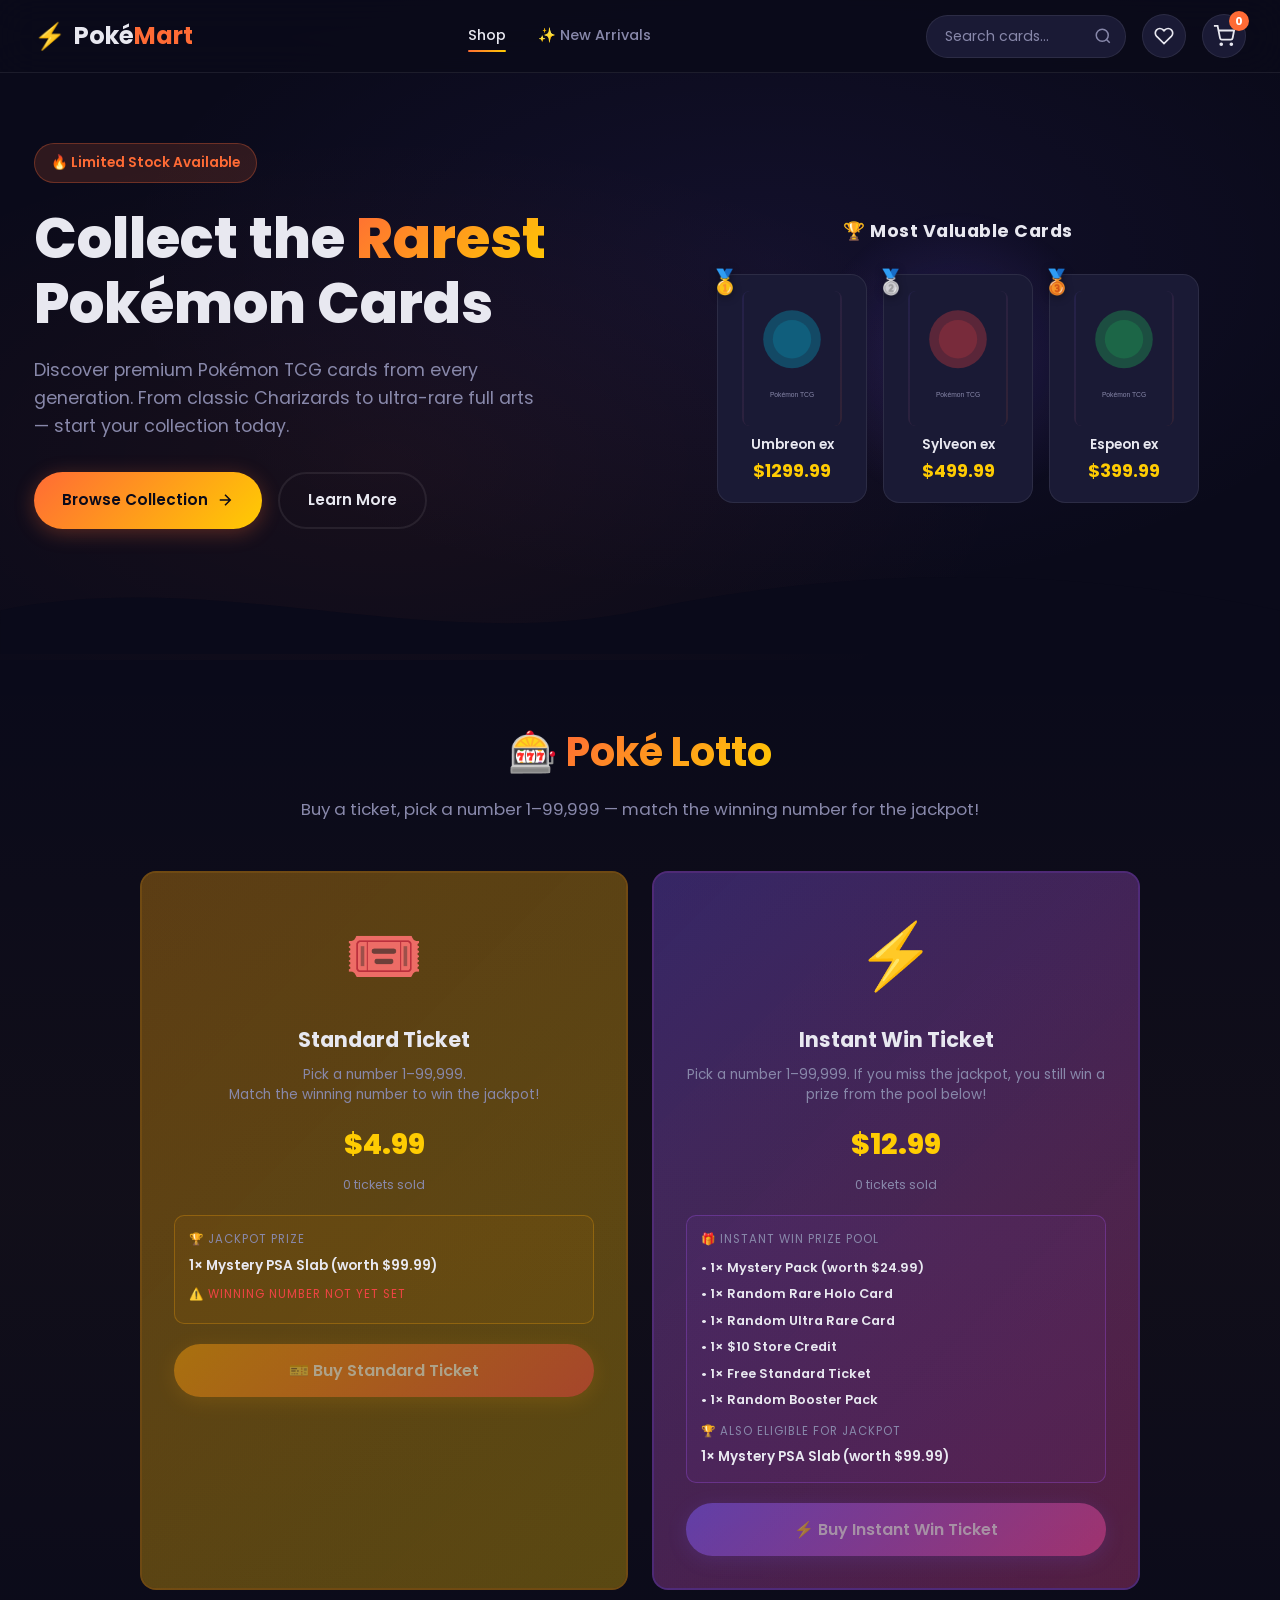
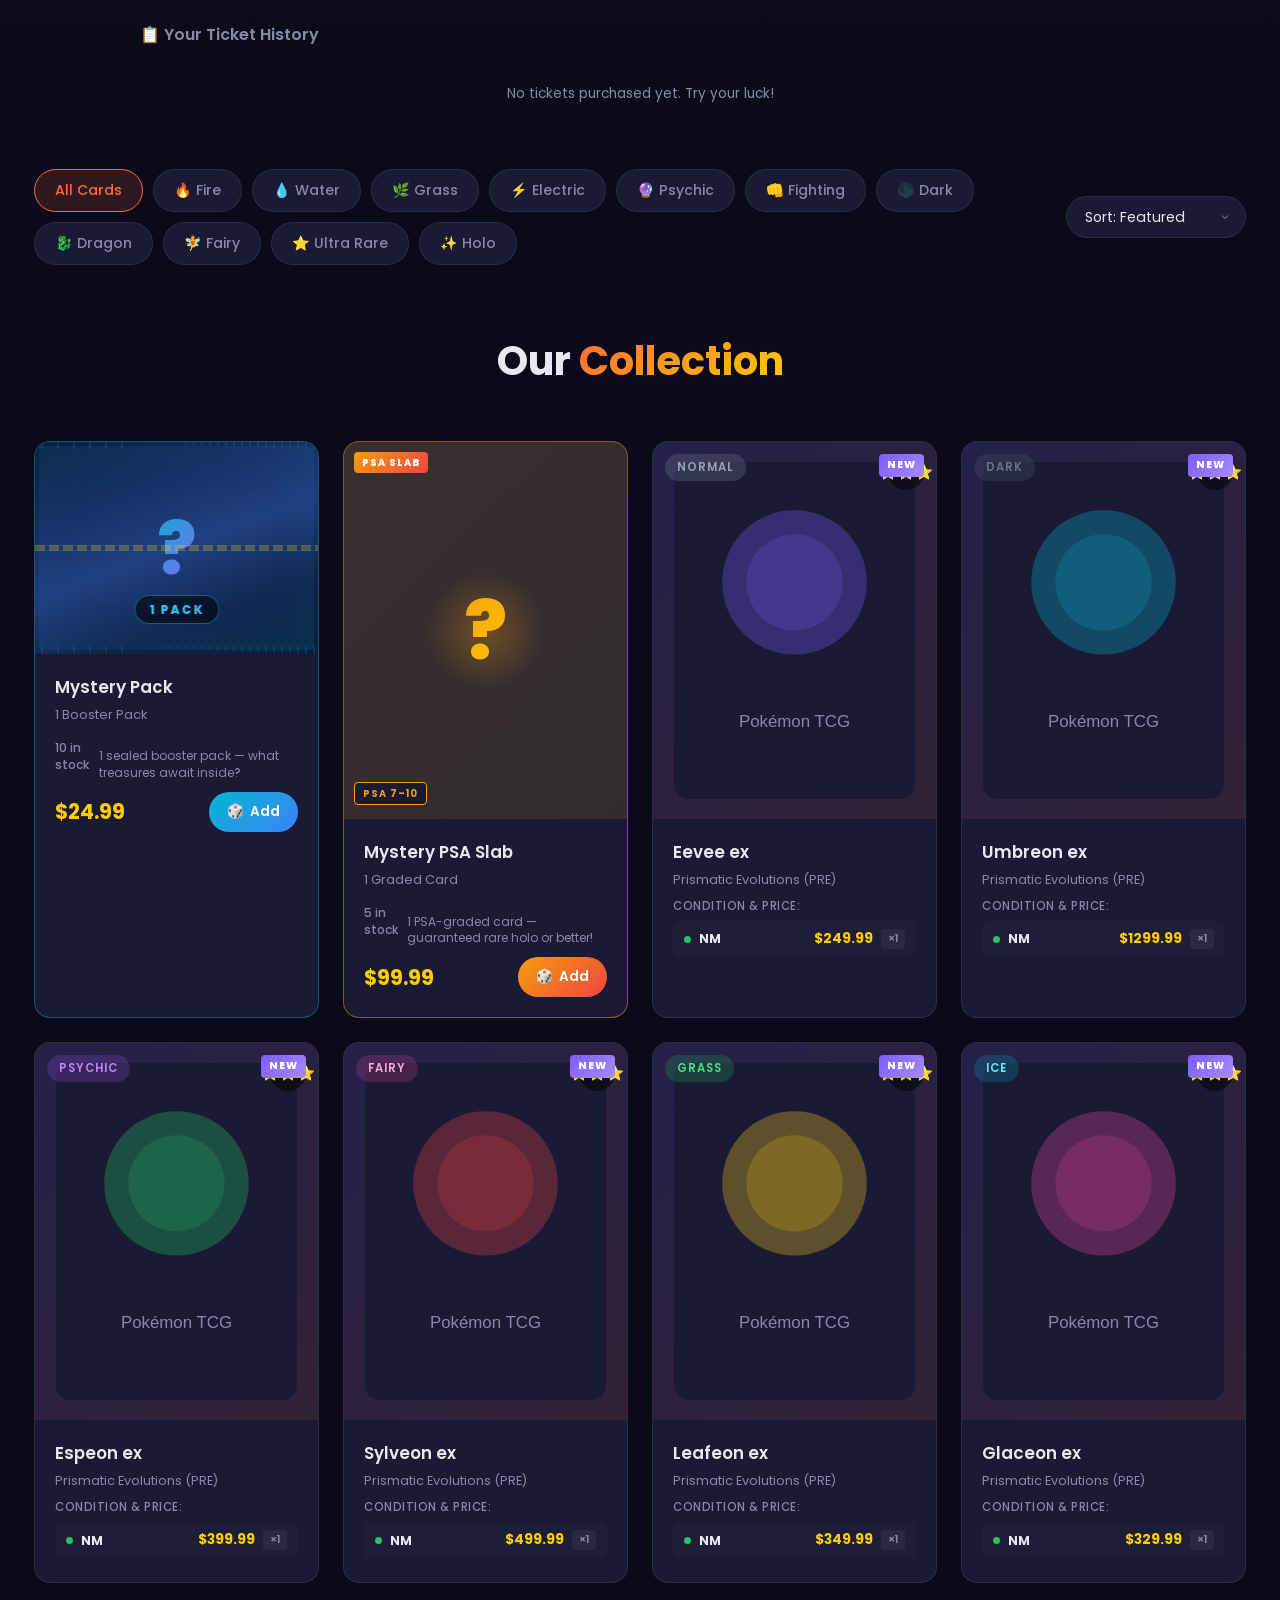
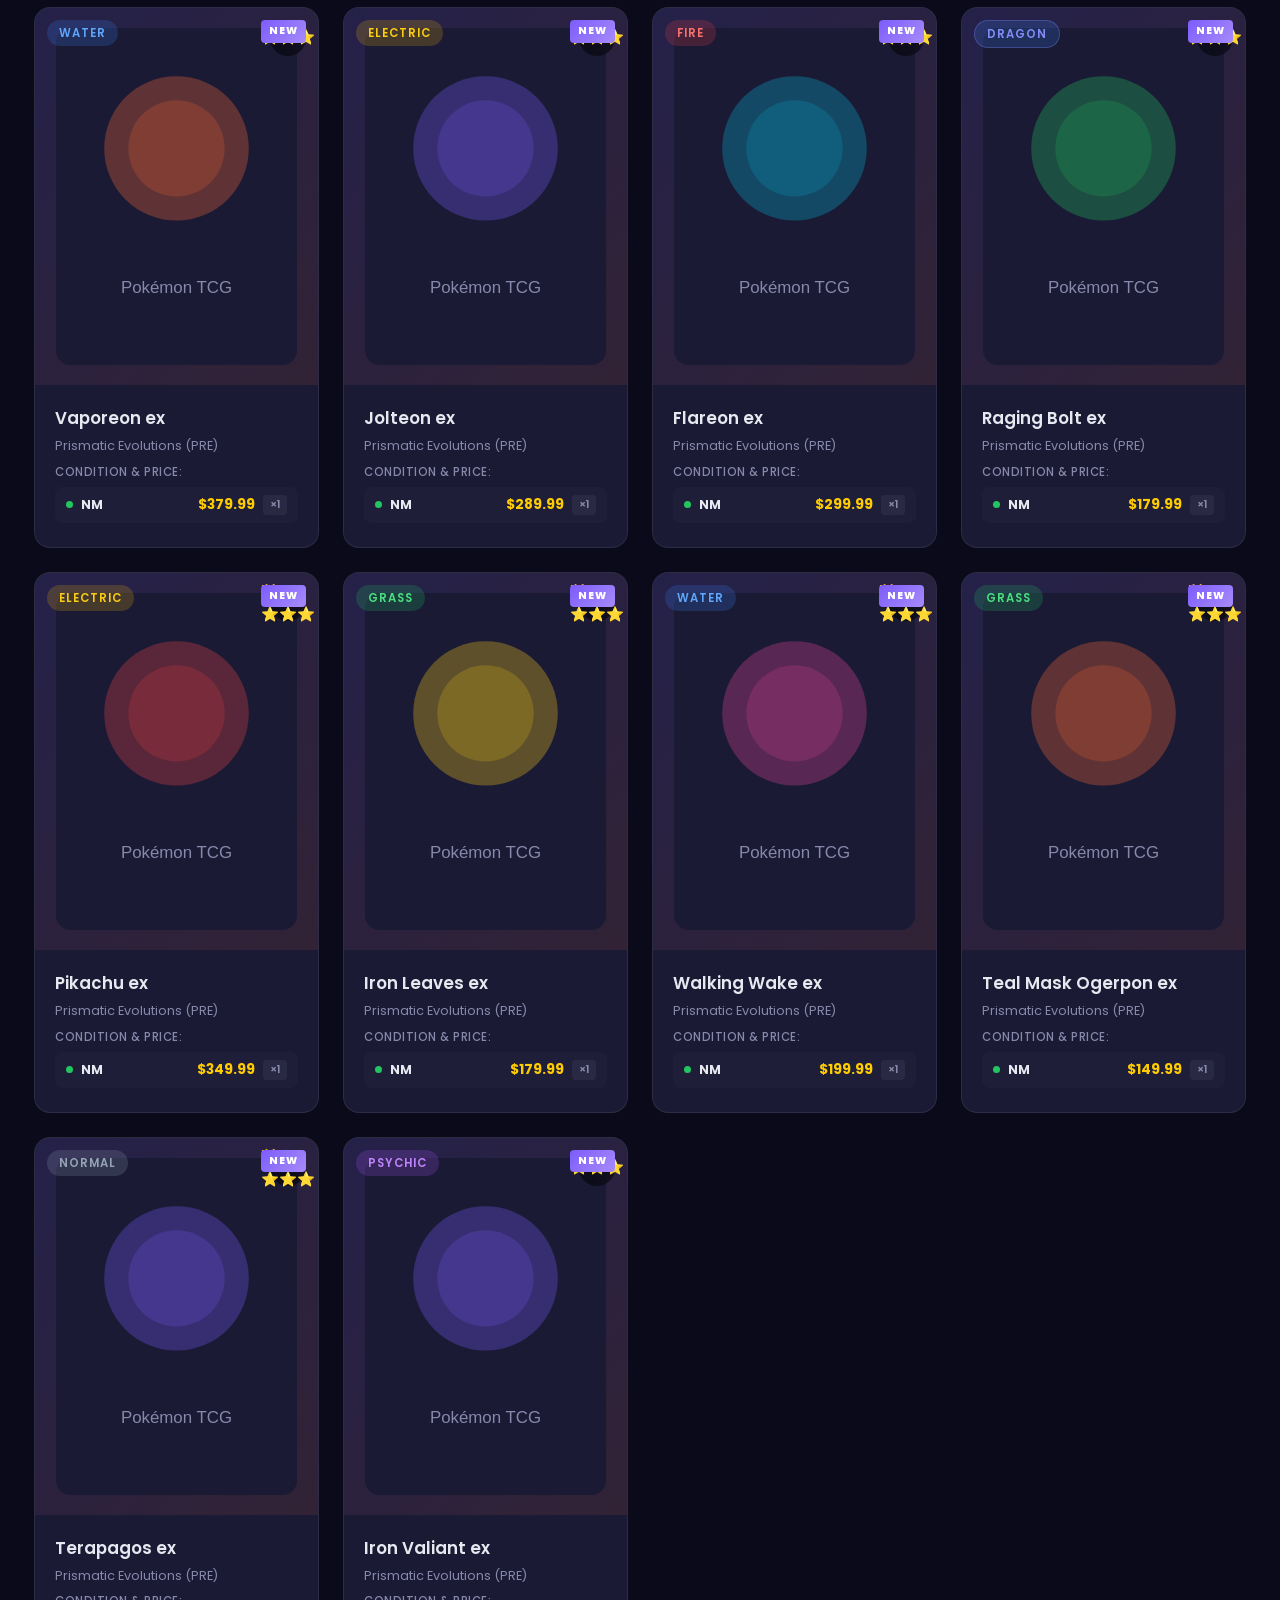
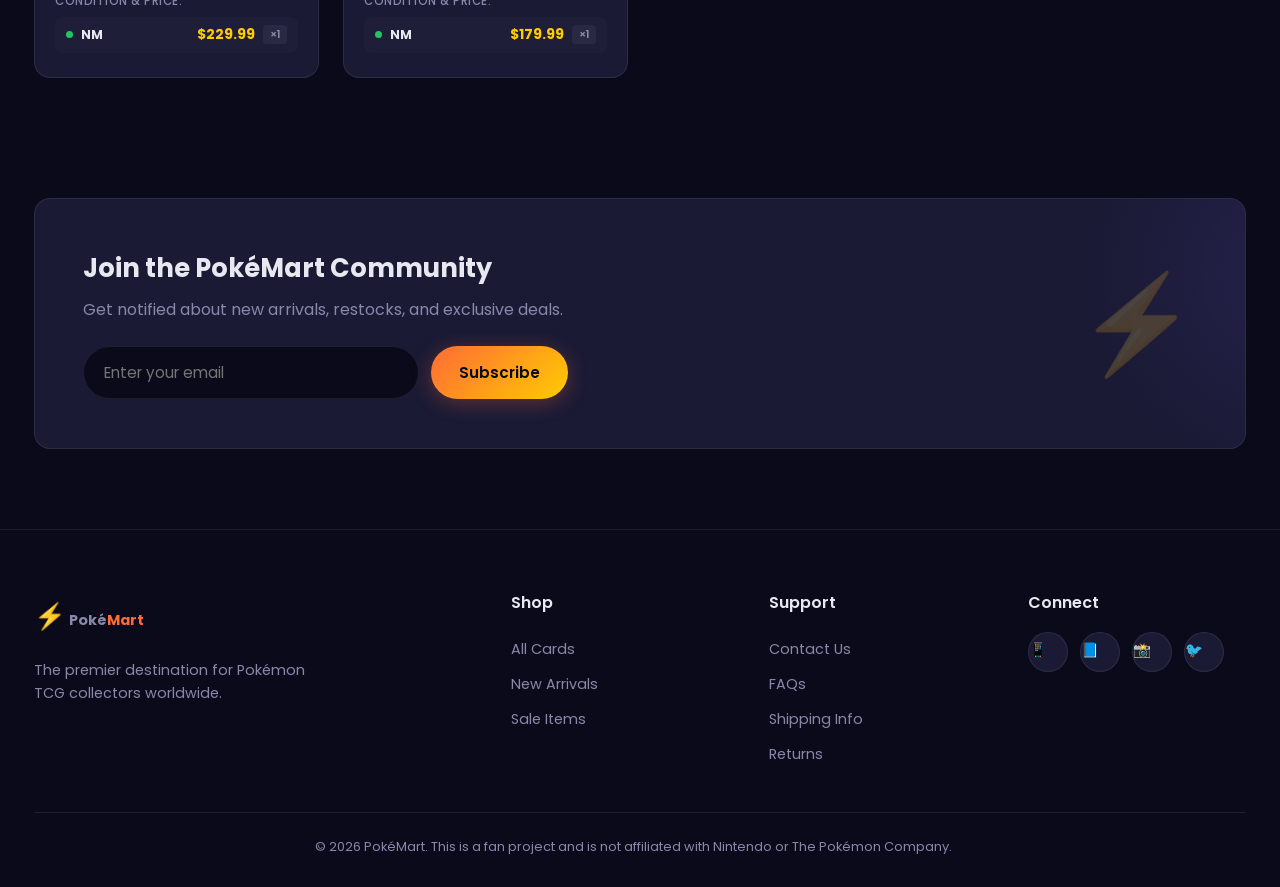
==== commit 00769581: "made a mini lottery" ====
--- a/index.html
+++ b/index.html
@@ -94,6 +94,19 @@
         </div>
     </section>
 
+    <!-- Lottery Section -->
+    <section class="lottery" id="lottery">
+        <div class="container">
+            <div class="section-header">
+                <h2>🎰 <span class="gradient-text">Poké Lotto</span></h2>
+                <p>Buy a ticket, pick a number 1–99,999 — match the winning number for the jackpot!</p>
+            </div>
+            <div class="lottery-grid" id="lotteryGrid">
+                <!-- Rendered by JS -->
+            </div>
+        </div>
+    </section>
+
     <!-- Filter Bar -->
     <section class="filter-bar" id="products">
         <div class="container">
@@ -243,6 +256,27 @@
         </div>
     </div>
 
+    <!-- Lottery Result Modal -->
+    <div class="modal-overlay" id="lotteryResultModal">
+        <div class="modal lottery-result-modal">
+            <h2 id="lotteryResultTitle">🎰 Lottery Result</h2>
+            <div id="lotteryResultContent"></div>
+            <button class="btn btn-primary" onclick="closeLotteryResult()">Close</button>
+        </div>
+    </div>
+
+    <!-- Buy Ticket Modal -->
+    <div class="modal-overlay" id="buyTicketModal">
+        <div class="modal">
+            <h2 id="buyTicketTitle">🎫 Buy a Ticket</h2>
+            <div id="buyTicketContent"></div>
+            <div class="modal-actions" style="display:flex;gap:12px;margin-top:24px;">
+                <button class="btn btn-primary" id="confirmBuyBtn" onclick="confirmBuyTicket()">Buy Ticket</button>
+                <button class="btn btn-outline" onclick="closeBuyTicket()">Cancel</button>
+            </div>
+        </div>
+    </div>
+
     <!-- Toast notification -->
     <div class="toast" id="toast"></div>
 
--- a/style.css
+++ b/style.css
@@ -453,6 +453,397 @@
 .hero-wave { position: absolute; bottom: -2px; left: 0; right: 0; }
 .hero-wave svg { width: 100%; height: auto; }
 
+/* ========== Lottery ========== */
+.lottery {
+    padding: 60px 0 20px;
+    background: linear-gradient(180deg, transparent 0%, rgba(245,158,11,0.03) 50%, transparent 100%);
+}
+
+.lottery-grid {
+    display: grid;
+    grid-template-columns: repeat(auto-fit, minmax(320px, 1fr));
+    gap: 24px;
+    max-width: 1000px;
+    margin: 0 auto;
+}
+
+.lottery-card {
+    background: var(--bg-card);
+    border: 2px solid var(--border);
+    border-radius: var(--radius);
+    padding: 32px;
+    text-align: center;
+    transition: var(--transition);
+    position: relative;
+    overflow: hidden;
+}
+
+.lottery-card.jackpot-card {
+    border-color: rgba(245,158,11,0.4);
+    background: linear-gradient(135deg, rgba(245,158,11,0.06), rgba(255,204,2,0.03));
+}
+
+.lottery-card.jackpot-card::before {
+    content: '';
+    position: absolute;
+    inset: -2px;
+    border-radius: calc(var(--radius) + 2px);
+    background: linear-gradient(135deg, #f59e0b, #ffcc02, #f59e0b);
+    background-size: 200% 200%;
+    z-index: -1;
+    animation: lottery-glow 2s linear infinite;
+    opacity: 0.3;
+}
+
+.lottery-card.instant-win-card {
+    border-color: rgba(168,85,247,0.4);
+    background: linear-gradient(135deg, rgba(168,85,247,0.06), rgba(236,72,153,0.03));
+}
+
+.lottery-card.instant-win-card::before {
+    content: '';
+    position: absolute;
+    inset: -2px;
+    border-radius: calc(var(--radius) + 2px);
+    background: linear-gradient(135deg, #7c5cfc, #ec4899, #7c5cfc);
+    background-size: 200% 200%;
+    z-index: -1;
+    animation: lottery-glow 2s linear infinite reverse;
+    opacity: 0.3;
+}
+
+@keyframes lottery-glow {
+    0% { background-position: 0% 50%; }
+    50% { background-position: 100% 50%; }
+    100% { background-position: 0% 50%; }
+}
+
+.lottery-icon {
+    font-size: 4rem;
+    margin-bottom: 16px;
+    animation: float 3s ease-in-out infinite;
+}
+
+@keyframes float {
+    0%, 100% { transform: translateY(0); }
+    50% { transform: translateY(-10px); }
+}
+
+.lottery-card h3 {
+    font-size: 1.3rem;
+    font-weight: 700;
+    margin-bottom: 8px;
+}
+
+.lottery-card .lottery-subtitle {
+    font-size: 0.85rem;
+    color: var(--text-muted);
+    margin-bottom: 16px;
+    line-height: 1.5;
+}
+
+.lottery-card .lottery-price {
+    font-size: 1.8rem;
+    font-weight: 800;
+    color: var(--secondary);
+    margin-bottom: 8px;
+}
+
+.lottery-card .lottery-tickets-sold {
+    font-size: 0.78rem;
+    color: var(--text-muted);
+    margin-bottom: 20px;
+}
+
+.lottery-prize-info {
+    background: rgba(255,255,255,0.03);
+    border: 1px solid var(--border);
+    border-radius: var(--radius-sm);
+    padding: 14px;
+    margin-bottom: 20px;
+    text-align: left;
+}
+
+.lottery-prize-info .prize-label {
+    font-size: 0.72rem;
+    color: var(--text-muted);
+    text-transform: uppercase;
+    letter-spacing: 1px;
+    margin-bottom: 6px;
+}
+
+.lottery-prize-info .prize-detail {
+    font-size: 0.85rem;
+    font-weight: 600;
+    color: var(--text);
+}
+
+.jackpot-card .lottery-prize-info {
+    border-color: rgba(245,158,11,0.3);
+    background: rgba(245,158,11,0.05);
+}
+
+.instant-win-card .lottery-prize-info {
+    border-color: rgba(168,85,247,0.3);
+    background: rgba(168,85,247,0.05);
+}
+
+.lottery-card .btn {
+    width: 100%;
+    justify-content: center;
+    font-size: 1rem;
+    padding: 14px 28px;
+}
+
+.lottery-card .btn:disabled {
+    opacity: 0.5;
+    cursor: not-allowed;
+    transform: none !important;
+}
+
+.jackpot-card .btn {
+    background: linear-gradient(135deg, #f59e0b, #ef4444);
+    color: white;
+    box-shadow: 0 4px 20px rgba(245,158,11,0.3);
+}
+
+.jackpot-card .btn:hover {
+    box-shadow: 0 8px 30px rgba(245,158,11,0.5);
+    transform: translateY(-2px);
+}
+
+.instant-win-card .btn {
+    background: linear-gradient(135deg, #7c5cfc, #ec4899);
+    color: white;
+    box-shadow: 0 4px 20px rgba(124,92,252,0.3);
+}
+
+.instant-win-card .btn:hover {
+    box-shadow: 0 8px 30px rgba(124,92,252,0.5);
+    transform: translateY(-2px);
+}
+
+/* Lottery Result Modal */
+.lottery-result-modal {
+    max-width: 520px !important;
+}
+
+.lottery-result-number {
+    font-size: 3rem;
+    font-weight: 800;
+    letter-spacing: 4px;
+    padding: 20px;
+    background: var(--bg-card);
+    border: 2px solid var(--border);
+    border-radius: var(--radius-sm);
+    margin: 16px 0;
+    font-family: 'Courier New', monospace;
+}
+
+.lottery-result-number.win {
+    border-color: #f59e0b;
+    background: rgba(245,158,11,0.1);
+    color: #ffcc02;
+    animation: win-pulse 0.6s ease infinite alternate;
+}
+
+@keyframes win-pulse {
+    from { box-shadow: 0 0 20px rgba(245,158,11,0.3); }
+    to { box-shadow: 0 0 40px rgba(245,158,11,0.6); }
+}
+
+.lottery-result-detail {
+    font-size: 0.9rem;
+    color: var(--text-muted);
+    margin-bottom: 16px;
+    line-height: 1.6;
+}
+
+.lottery-result-prize {
+    font-size: 1.3rem;
+    font-weight: 700;
+    color: #4ade80;
+    margin-bottom: 8px;
+}
+
+.lottery-result-prize.consolation {
+    color: #a78bfa;
+}
+
+/* Number picker in buy modal */
+.number-picker {
+    display: flex;
+    align-items: center;
+    gap: 16px;
+    justify-content: center;
+    margin: 20px 0;
+}
+
+.number-picker input {
+    width: 160px;
+    background: var(--bg);
+    border: 2px solid var(--border);
+    border-radius: 12px;
+    padding: 14px 16px;
+    color: var(--text);
+    font-size: 1.4rem;
+    font-weight: 700;
+    text-align: center;
+    font-family: 'Courier New', monospace;
+    letter-spacing: 2px;
+    outline: none;
+    transition: var(--transition);
+}
+
+.number-picker input:focus {
+    border-color: var(--primary);
+}
+
+.number-picker .random-btn {
+    width: 44px;
+    height: 44px;
+    border-radius: 50%;
+    background: var(--bg-card);
+    border: 1px solid var(--border);
+    color: var(--text);
+    font-size: 1.2rem;
+    display: flex;
+    align-items: center;
+    justify-content: center;
+    cursor: pointer;
+    transition: var(--transition);
+}
+
+.number-picker .random-btn:hover {
+    border-color: var(--primary);
+    background: rgba(255,107,53,0.1);
+}
+
+.buy-ticket-info {
+    text-align: center;
+    font-size: 0.85rem;
+    color: var(--text-muted);
+    line-height: 1.5;
+    margin-bottom: 8px;
+}
+
+.buy-ticket-info strong {
+    color: var(--text);
+}
+
+/* Lottery history */
+.lottery-history {
+    margin-top: 32px;
+    max-width: 1000px;
+    margin-left: auto;
+    margin-right: auto;
+}
+
+.lottery-history h4 {
+    font-size: 1rem;
+    font-weight: 600;
+    margin-bottom: 16px;
+    color: var(--text-muted);
+}
+
+.lottery-history-list {
+    display: flex;
+    flex-direction: column;
+    gap: 8px;
+    max-height: 300px;
+    overflow-y: auto;
+}
+
+.lottery-history-item {
+    display: flex;
+    align-items: center;
+    justify-content: space-between;
+    padding: 10px 16px;
+    background: var(--bg-card);
+    border: 1px solid var(--border);
+    border-radius: 8px;
+    font-size: 0.85rem;
+}
+
+.lottery-history-item .ticket-number {
+    font-family: 'Courier New', monospace;
+    font-weight: 700;
+    font-size: 0.95rem;
+    letter-spacing: 1px;
+}
+
+.lottery-history-item .ticket-type {
+    font-size: 0.75rem;
+    padding: 2px 8px;
+    border-radius: 4px;
+    font-weight: 600;
+}
+
+.ticket-type.standard { background: rgba(245,158,11,0.15); color: #f59e0b; }
+.ticket-type.instant { background: rgba(168,85,247,0.15); color: #a78bfa; }
+
+.lottery-history-item .ticket-result {
+    font-size: 0.8rem;
+    font-weight: 600;
+}
+
+.ticket-result.won { color: #4ade80; }
+.ticket-result.lost { color: #ef4444; }
+.ticket-result.consolation { color: #a78bfa; }
+
+.lottery-history-empty {
+    text-align: center;
+    color: var(--text-muted);
+    padding: 20px;
+    font-size: 0.85rem;
+}
+
+/* Number wheel animation */
+@keyframes slot-spin {
+    0% { transform: translateY(-100%); opacity: 0; }
+    50% { opacity: 1; }
+    100% { transform: translateY(0); opacity: 1; }
+}
+
+.lottery-spinning .lottery-result-number {
+    animation: slot-spin 0.5s ease-out;
+}
+
+/* Responsive */
+@media (max-width: 768px) {
+    .lottery-grid {
+        grid-template-columns: 1fr;
+        max-width: 400px;
+    }
+    .lottery-card {
+        padding: 24px;
+    }
+    .lottery-result-number {
+        font-size: 2.2rem;
+        letter-spacing: 2px;
+    }
+}
+
+@media (max-width: 480px) {
+    .lottery-card {
+        padding: 20px;
+    }
+    .lottery-icon {
+        font-size: 3rem;
+    }
+    .lottery-card h3 {
+        font-size: 1.1rem;
+    }
+    .lottery-card .lottery-price {
+        font-size: 1.4rem;
+    }
+    .number-picker input {
+        width: 130px;
+        font-size: 1.2rem;
+        padding: 10px 12px;
+    }
+}
+
 /* ========== Filter Bar ========== */
 .filter-bar {
     padding: 24px 0;
@@ -970,6 +1361,81 @@
     height: 8px;
     border-radius: 50%;
     flex-shrink: 0;
+}
+
+/* Condition rows inside product cards */
+.card-condition-title {
+    font-size: 0.72rem;
+    color: var(--text-muted);
+    font-weight: 500;
+    margin-bottom: 6px;
+    text-transform: uppercase;
+    letter-spacing: 0.5px;
+}
+
+.cond-rows {
+    display: flex;
+    flex-direction: column;
+    gap: 4px;
+    margin-bottom: 4px;
+}
+
+.cond-row {
+    display: flex;
+    align-items: center;
+    gap: 8px;
+    padding: 6px 10px;
+    border-radius: 8px;
+    background: rgba(255,255,255,0.02);
+    border: 1px solid transparent;
+    cursor: pointer;
+    transition: var(--transition);
+}
+
+.cond-row:hover {
+    background: rgba(255,255,255,0.05);
+    border-color: var(--border);
+}
+
+.cond-row-added {
+    animation: cond-flash 0.4s ease;
+    background: rgba(34,197,94,0.15) !important;
+    border-color: #22c55e !important;
+}
+
+@keyframes cond-flash {
+    0% { transform: scale(1); }
+    50% { transform: scale(1.03); }
+    100% { transform: scale(1); }
+}
+
+.cond-row .cond-dot {
+    width: 7px;
+    height: 7px;
+}
+
+.cond-row .cond-label {
+    font-size: 0.75rem;
+    font-weight: 700;
+    color: var(--text);
+    min-width: 30px;
+}
+
+.cond-row .cond-price {
+    font-size: 0.85rem;
+    font-weight: 700;
+    color: var(--secondary);
+    flex: 1;
+    text-align: right;
+}
+
+.cond-row .cond-stock-badge {
+    font-size: 0.68rem;
+    font-weight: 600;
+    color: var(--text-muted);
+    background: rgba(255,255,255,0.05);
+    padding: 1px 7px;
+    border-radius: 4px;
 }
 
 .card-stock {
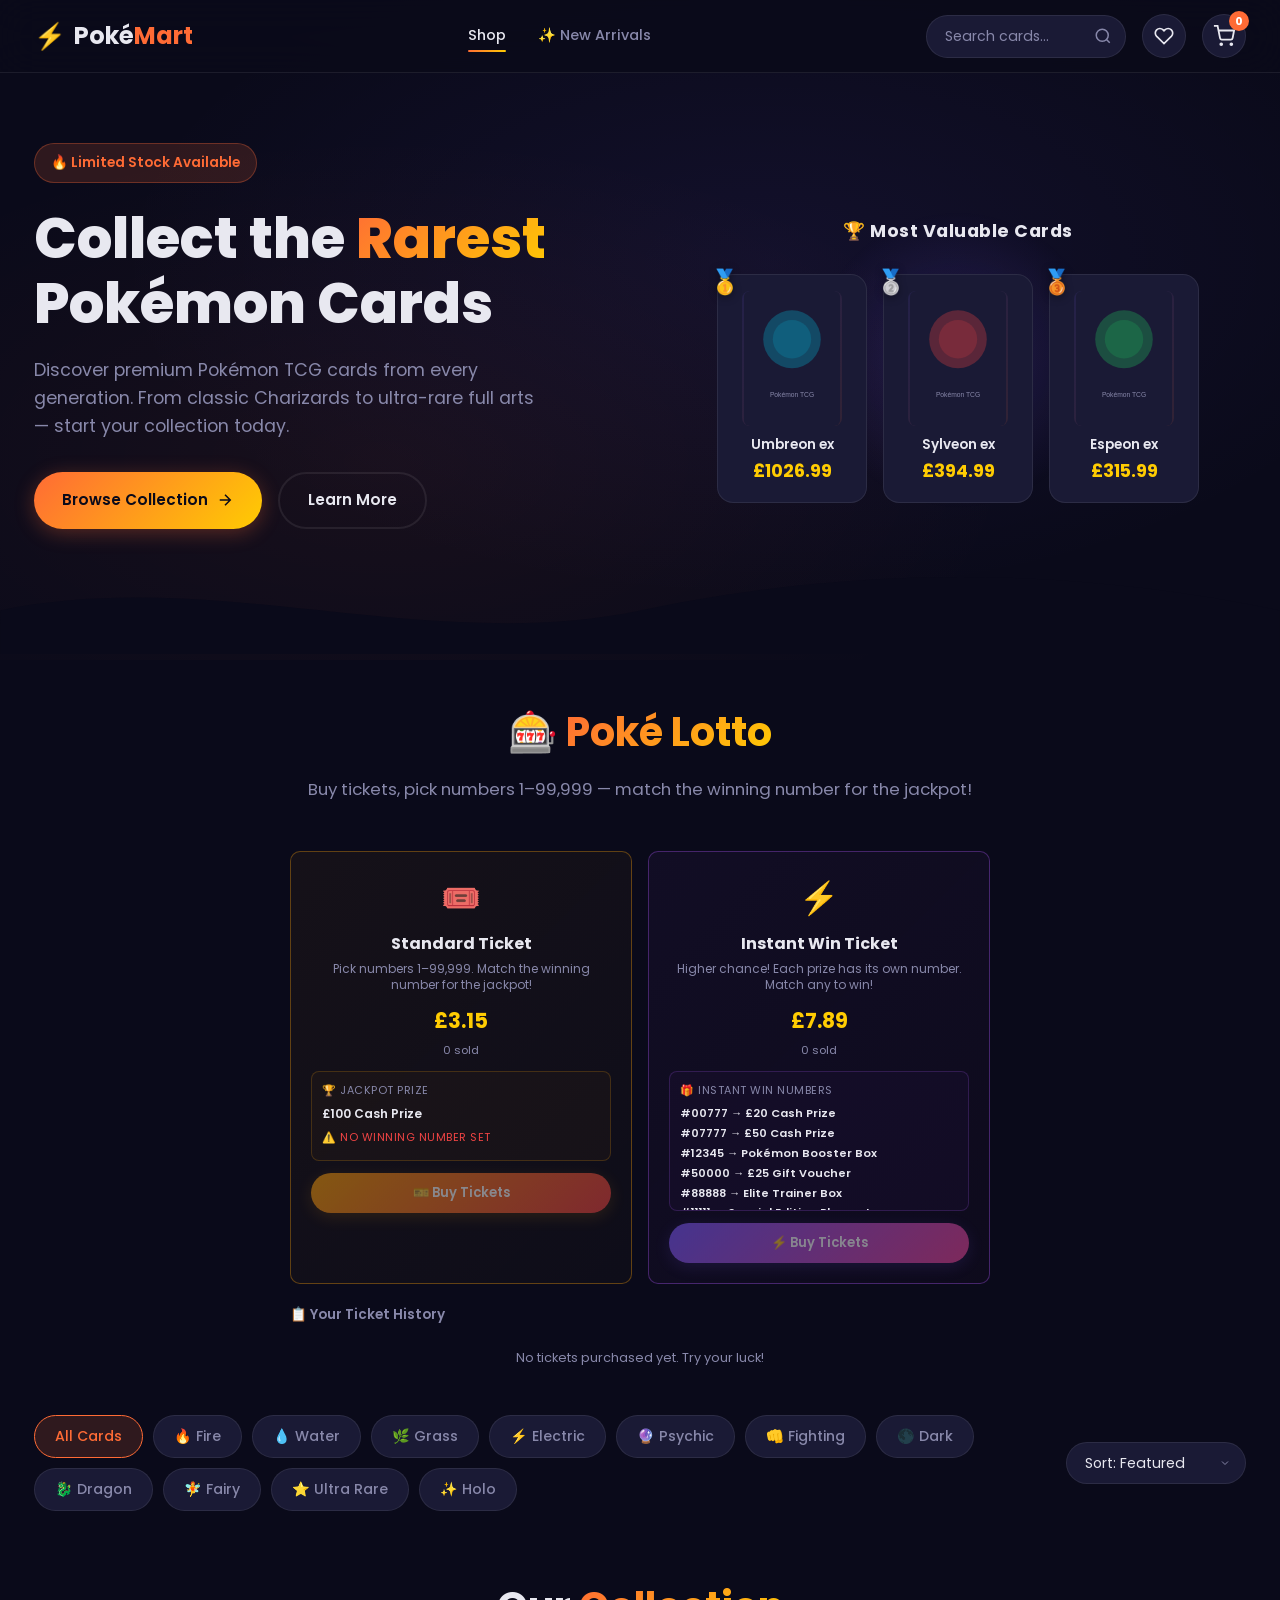
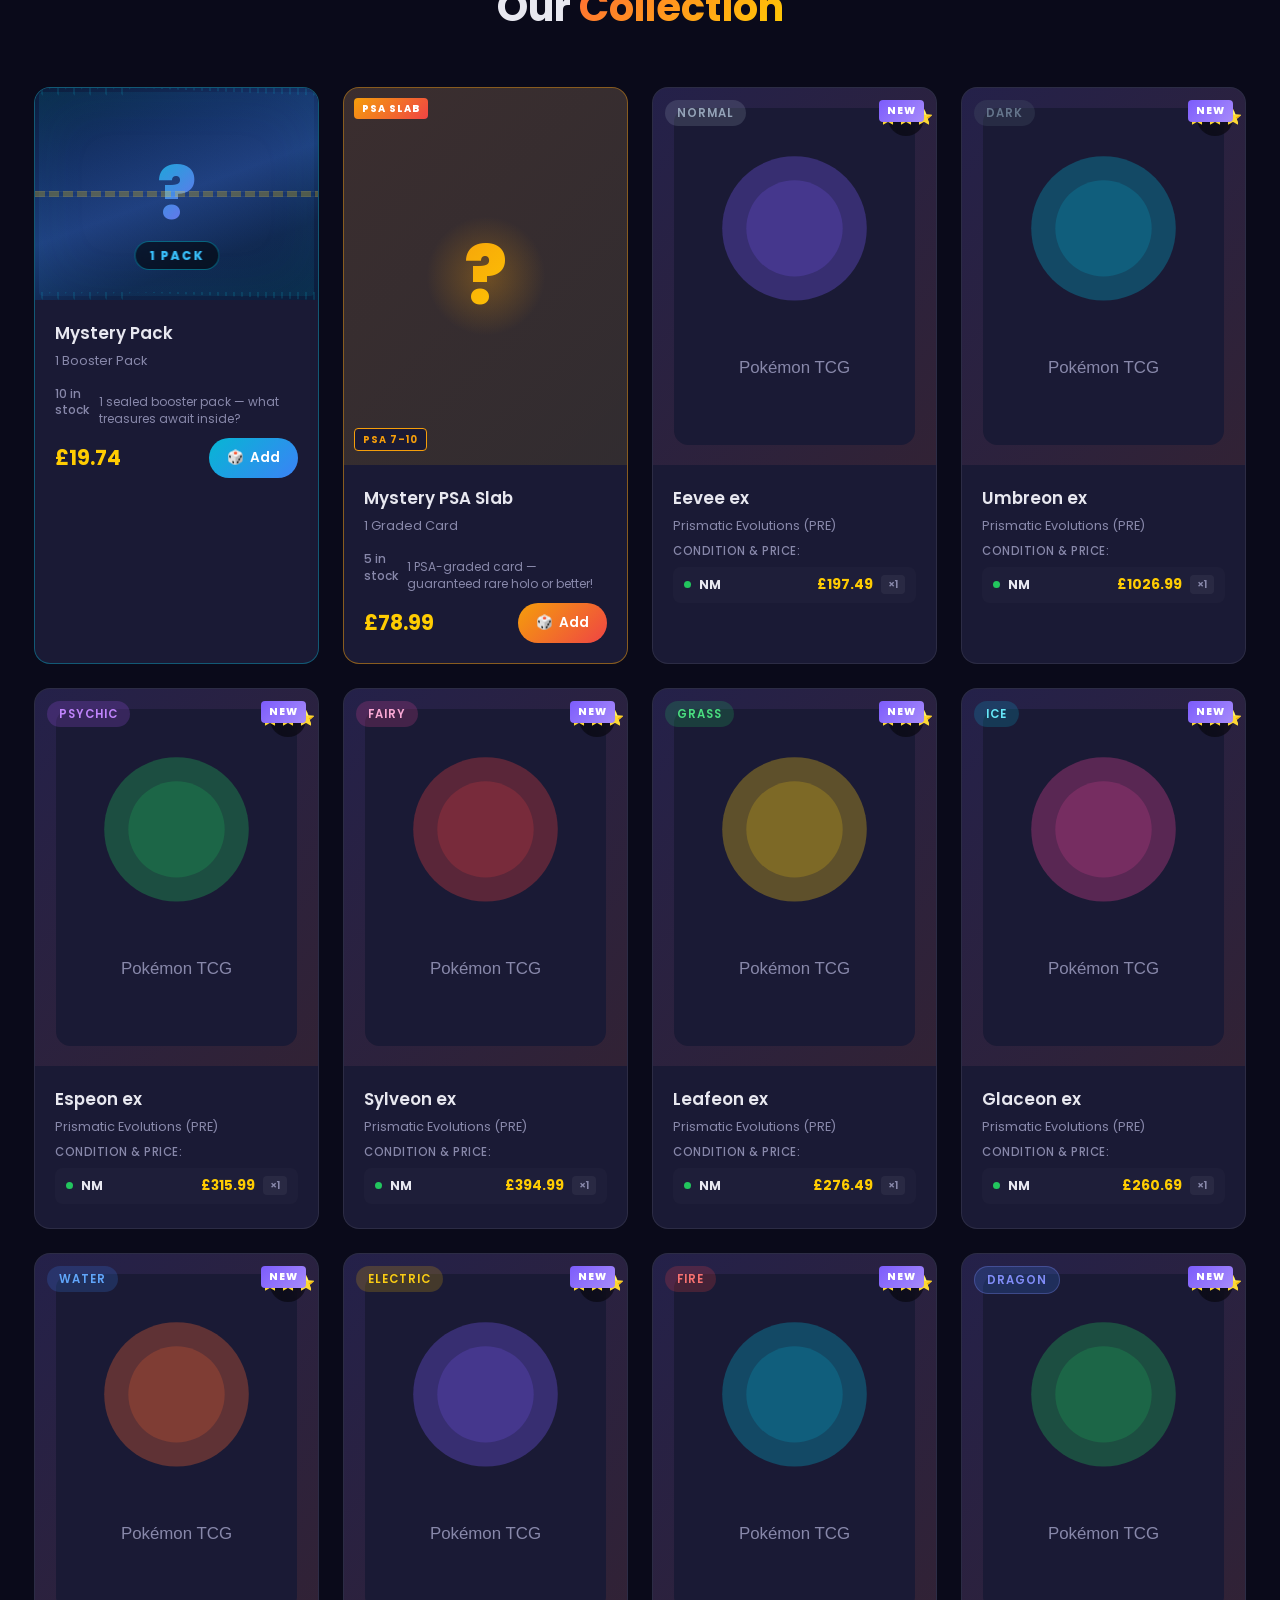
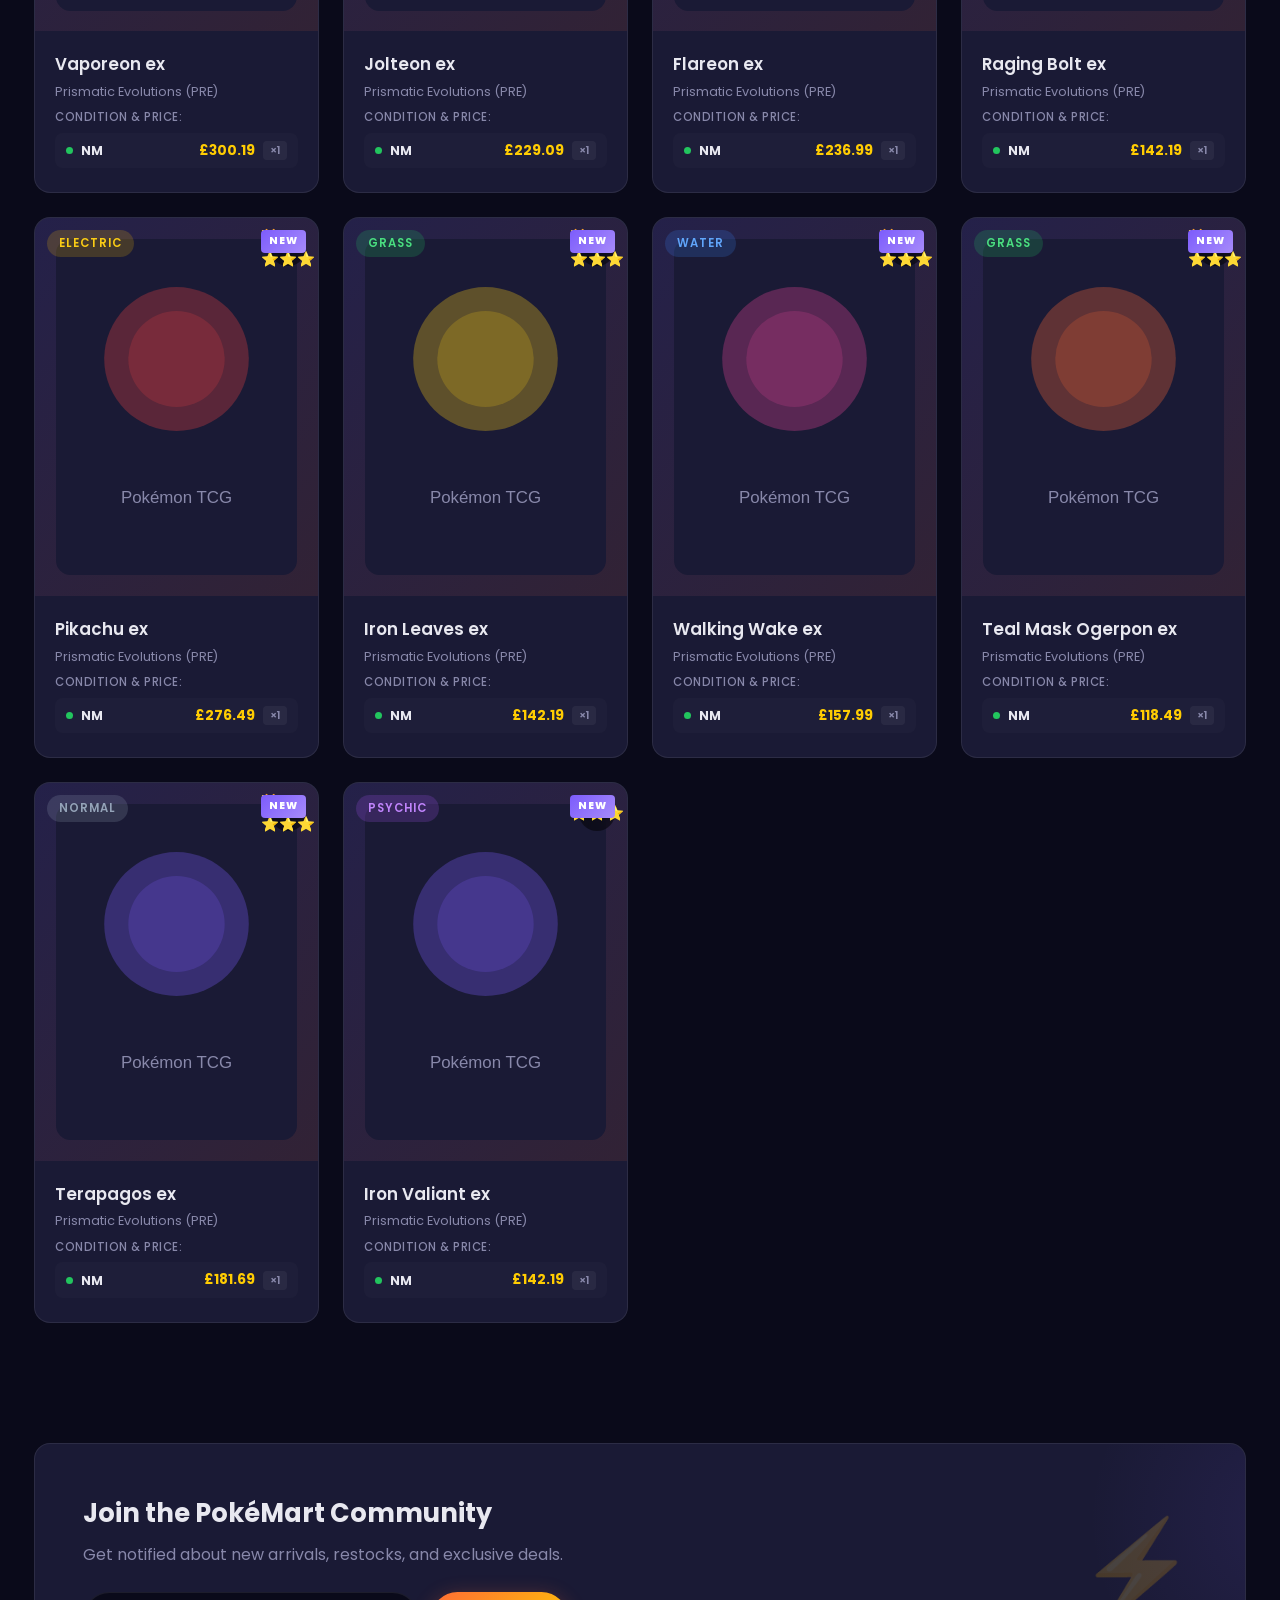
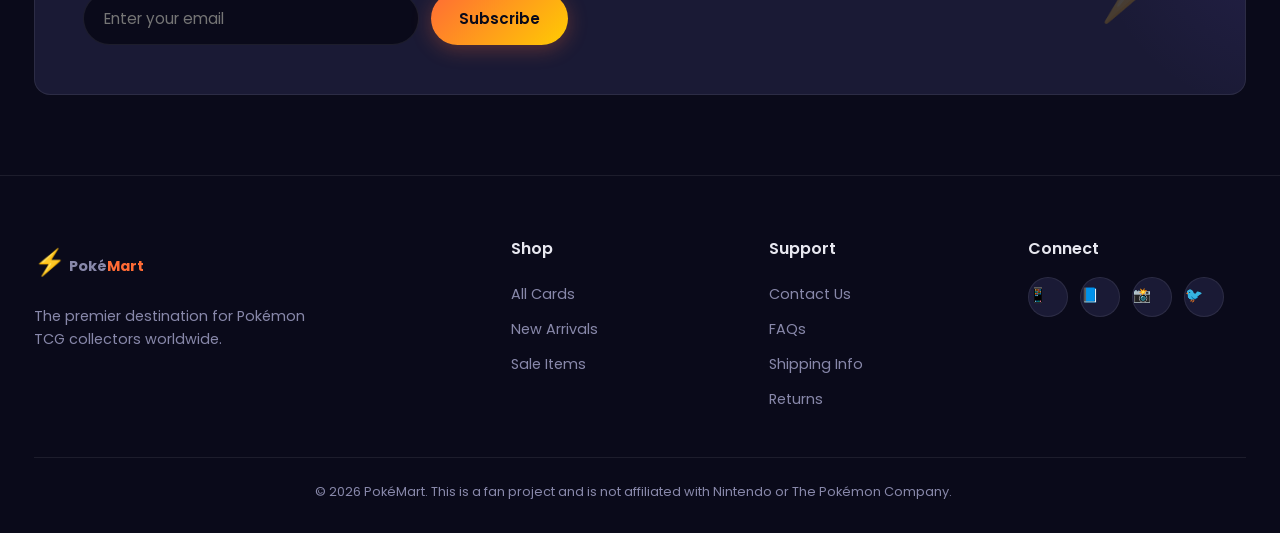
==== commit d2eaf9de: "made changes to the lottery like size,prize,instant wins are not guaranteed,get to choose how mant t" ====
--- a/index.html
+++ b/index.html
@@ -99,7 +99,7 @@
         <div class="container">
             <div class="section-header">
                 <h2>🎰 <span class="gradient-text">Poké Lotto</span></h2>
-                <p>Buy a ticket, pick a number 1–99,999 — match the winning number for the jackpot!</p>
+                <p>Buy tickets, pick numbers 1–99,999 — match the winning number for the jackpot!</p>
             </div>
             <div class="lottery-grid" id="lotteryGrid">
                 <!-- Rendered by JS -->
@@ -233,8 +233,8 @@
             <div class="cart-currency">
                 <label for="cartCurrency">Pay with:</label>
                 <select id="cartCurrency" onchange="setCurrency(this.value)">
+                    <option value="GBP">£ Pounds</option>
                     <option value="USD">$ US Dollars</option>
-                    <option value="GBP">£ Pounds</option>
                 </select>
             </div>
             <button class="btn btn-primary btn-block" onclick="checkout()">
@@ -268,10 +268,10 @@
     <!-- Buy Ticket Modal -->
     <div class="modal-overlay" id="buyTicketModal">
         <div class="modal">
-            <h2 id="buyTicketTitle">🎫 Buy a Ticket</h2>
+            <h2 id="buyTicketTitle">🎫 Buy Tickets</h2>
             <div id="buyTicketContent"></div>
             <div class="modal-actions" style="display:flex;gap:12px;margin-top:24px;">
-                <button class="btn btn-primary" id="confirmBuyBtn" onclick="confirmBuyTicket()">Buy Ticket</button>
+                <button class="btn btn-primary" id="confirmBuyBtn" onclick="confirmBuyTicket()">Buy Tickets</button>
                 <button class="btn btn-outline" onclick="closeBuyTicket()">Cancel</button>
             </div>
         </div>
--- a/style.css
+++ b/style.css
@@ -455,23 +455,22 @@
 
 /* ========== Lottery ========== */
 .lottery {
-    padding: 60px 0 20px;
-    background: linear-gradient(180deg, transparent 0%, rgba(245,158,11,0.03) 50%, transparent 100%);
+    padding: 40px 0 10px;
 }
 
 .lottery-grid {
     display: grid;
-    grid-template-columns: repeat(auto-fit, minmax(320px, 1fr));
-    gap: 24px;
-    max-width: 1000px;
+    grid-template-columns: repeat(auto-fit, minmax(280px, 1fr));
+    gap: 16px;
+    max-width: 700px;
     margin: 0 auto;
 }
 
 .lottery-card {
     background: var(--bg-card);
-    border: 2px solid var(--border);
-    border-radius: var(--radius);
-    padding: 32px;
+    border: 1px solid var(--border);
+    border-radius: var(--radius-sm);
+    padding: 20px;
     text-align: center;
     transition: var(--transition);
     position: relative;
@@ -479,120 +478,87 @@
 }
 
 .lottery-card.jackpot-card {
-    border-color: rgba(245,158,11,0.4);
-    background: linear-gradient(135deg, rgba(245,158,11,0.06), rgba(255,204,2,0.03));
-}
-
-.lottery-card.jackpot-card::before {
-    content: '';
-    position: absolute;
-    inset: -2px;
-    border-radius: calc(var(--radius) + 2px);
-    background: linear-gradient(135deg, #f59e0b, #ffcc02, #f59e0b);
-    background-size: 200% 200%;
-    z-index: -1;
-    animation: lottery-glow 2s linear infinite;
-    opacity: 0.3;
+    border-color: rgba(245,158,11,0.35);
+    background: linear-gradient(135deg, rgba(245,158,11,0.05), rgba(255,204,2,0.02));
 }
 
 .lottery-card.instant-win-card {
-    border-color: rgba(168,85,247,0.4);
-    background: linear-gradient(135deg, rgba(168,85,247,0.06), rgba(236,72,153,0.03));
-}
-
-.lottery-card.instant-win-card::before {
-    content: '';
-    position: absolute;
-    inset: -2px;
-    border-radius: calc(var(--radius) + 2px);
-    background: linear-gradient(135deg, #7c5cfc, #ec4899, #7c5cfc);
-    background-size: 200% 200%;
-    z-index: -1;
-    animation: lottery-glow 2s linear infinite reverse;
-    opacity: 0.3;
-}
-
-@keyframes lottery-glow {
-    0% { background-position: 0% 50%; }
-    50% { background-position: 100% 50%; }
-    100% { background-position: 0% 50%; }
+    border-color: rgba(168,85,247,0.35);
+    background: linear-gradient(135deg, rgba(168,85,247,0.05), rgba(236,72,153,0.02));
 }
 
 .lottery-icon {
-    font-size: 4rem;
-    margin-bottom: 16px;
-    animation: float 3s ease-in-out infinite;
-}
-
-@keyframes float {
-    0%, 100% { transform: translateY(0); }
-    50% { transform: translateY(-10px); }
+    font-size: 2rem;
+    margin-bottom: 8px;
 }
 
 .lottery-card h3 {
+    font-size: 1rem;
+    font-weight: 700;
+    margin-bottom: 4px;
+}
+
+.lottery-card .lottery-subtitle {
+    font-size: 0.75rem;
+    color: var(--text-muted);
+    margin-bottom: 10px;
+    line-height: 1.4;
+}
+
+.lottery-card .lottery-price {
     font-size: 1.3rem;
     font-weight: 700;
-    margin-bottom: 8px;
-}
-
-.lottery-card .lottery-subtitle {
-    font-size: 0.85rem;
-    color: var(--text-muted);
-    margin-bottom: 16px;
-    line-height: 1.5;
-}
-
-.lottery-card .lottery-price {
-    font-size: 1.8rem;
-    font-weight: 800;
     color: var(--secondary);
-    margin-bottom: 8px;
+    margin-bottom: 4px;
 }
 
 .lottery-card .lottery-tickets-sold {
-    font-size: 0.78rem;
-    color: var(--text-muted);
-    margin-bottom: 20px;
+    font-size: 0.7rem;
+    color: var(--text-muted);
+    margin-bottom: 12px;
 }
 
 .lottery-prize-info {
-    background: rgba(255,255,255,0.03);
+    background: rgba(255,255,255,0.02);
     border: 1px solid var(--border);
-    border-radius: var(--radius-sm);
-    padding: 14px;
-    margin-bottom: 20px;
+    border-radius: 8px;
+    padding: 10px;
+    margin-bottom: 12px;
     text-align: left;
+    font-size: 0.72rem;
+    max-height: 140px;
+    overflow-y: auto;
 }
 
 .lottery-prize-info .prize-label {
-    font-size: 0.72rem;
+    font-size: 0.68rem;
     color: var(--text-muted);
     text-transform: uppercase;
-    letter-spacing: 1px;
-    margin-bottom: 6px;
+    letter-spacing: 0.5px;
+    margin-bottom: 4px;
 }
 
 .lottery-prize-info .prize-detail {
-    font-size: 0.85rem;
+    font-size: 0.75rem;
     font-weight: 600;
     color: var(--text);
 }
 
 .jackpot-card .lottery-prize-info {
-    border-color: rgba(245,158,11,0.3);
-    background: rgba(245,158,11,0.05);
+    border-color: rgba(245,158,11,0.2);
+    background: rgba(245,158,11,0.03);
 }
 
 .instant-win-card .lottery-prize-info {
-    border-color: rgba(168,85,247,0.3);
-    background: rgba(168,85,247,0.05);
+    border-color: rgba(168,85,247,0.2);
+    background: rgba(168,85,247,0.03);
 }
 
 .lottery-card .btn {
     width: 100%;
     justify-content: center;
-    font-size: 1rem;
-    padding: 14px 28px;
+    font-size: 0.82rem;
+    padding: 10px 20px;
 }
 
 .lottery-card .btn:disabled {
@@ -604,39 +570,39 @@
 .jackpot-card .btn {
     background: linear-gradient(135deg, #f59e0b, #ef4444);
     color: white;
-    box-shadow: 0 4px 20px rgba(245,158,11,0.3);
+    box-shadow: 0 4px 16px rgba(245,158,11,0.25);
 }
 
 .jackpot-card .btn:hover {
-    box-shadow: 0 8px 30px rgba(245,158,11,0.5);
-    transform: translateY(-2px);
+    box-shadow: 0 6px 24px rgba(245,158,11,0.4);
+    transform: translateY(-1px);
 }
 
 .instant-win-card .btn {
     background: linear-gradient(135deg, #7c5cfc, #ec4899);
     color: white;
-    box-shadow: 0 4px 20px rgba(124,92,252,0.3);
+    box-shadow: 0 4px 16px rgba(124,92,252,0.25);
 }
 
 .instant-win-card .btn:hover {
-    box-shadow: 0 8px 30px rgba(124,92,252,0.5);
-    transform: translateY(-2px);
+    box-shadow: 0 6px 24px rgba(124,92,252,0.4);
+    transform: translateY(-1px);
 }
 
 /* Lottery Result Modal */
 .lottery-result-modal {
-    max-width: 520px !important;
+    max-width: 440px !important;
 }
 
 .lottery-result-number {
-    font-size: 3rem;
+    font-size: 2rem;
     font-weight: 800;
-    letter-spacing: 4px;
-    padding: 20px;
+    letter-spacing: 3px;
+    padding: 14px;
     background: var(--bg-card);
     border: 2px solid var(--border);
     border-radius: var(--radius-sm);
-    margin: 16px 0;
+    margin: 12px 0;
     font-family: 'Courier New', monospace;
 }
 
@@ -653,17 +619,17 @@
 }
 
 .lottery-result-detail {
-    font-size: 0.9rem;
-    color: var(--text-muted);
-    margin-bottom: 16px;
-    line-height: 1.6;
+    font-size: 0.82rem;
+    color: var(--text-muted);
+    margin-bottom: 10px;
+    line-height: 1.5;
 }
 
 .lottery-result-prize {
-    font-size: 1.3rem;
+    font-size: 1.1rem;
     font-weight: 700;
     color: #4ade80;
-    margin-bottom: 8px;
+    margin-bottom: 6px;
 }
 
 .lottery-result-prize.consolation {
@@ -674,19 +640,19 @@
 .number-picker {
     display: flex;
     align-items: center;
-    gap: 16px;
+    gap: 8px;
     justify-content: center;
-    margin: 20px 0;
+    margin: 12px 0;
 }
 
 .number-picker input {
-    width: 160px;
+    width: 130px;
     background: var(--bg);
-    border: 2px solid var(--border);
-    border-radius: 12px;
-    padding: 14px 16px;
+    border: 1px solid var(--border);
+    border-radius: 8px;
+    padding: 10px 12px;
     color: var(--text);
-    font-size: 1.4rem;
+    font-size: 1.1rem;
     font-weight: 700;
     text-align: center;
     font-family: 'Courier New', monospace;
@@ -700,13 +666,13 @@
 }
 
 .number-picker .random-btn {
-    width: 44px;
-    height: 44px;
+    width: 36px;
+    height: 36px;
     border-radius: 50%;
     background: var(--bg-card);
     border: 1px solid var(--border);
     color: var(--text);
-    font-size: 1.2rem;
+    font-size: 1rem;
     display: flex;
     align-items: center;
     justify-content: center;
@@ -721,36 +687,67 @@
 
 .buy-ticket-info {
     text-align: center;
-    font-size: 0.85rem;
-    color: var(--text-muted);
-    line-height: 1.5;
-    margin-bottom: 8px;
+    font-size: 0.78rem;
+    color: var(--text-muted);
+    line-height: 1.4;
+    margin-bottom: 6px;
 }
 
 .buy-ticket-info strong {
     color: var(--text);
 }
 
+/* Qty selector */
+.qty-selector {
+    display: flex;
+    align-items: center;
+    justify-content: center;
+    gap: 10px;
+    margin: 10px 0;
+}
+
+.qty-selector label {
+    font-size: 0.8rem;
+    color: var(--text-muted);
+    font-weight: 500;
+}
+
+.qty-selector select {
+    background: var(--bg);
+    border: 1px solid var(--border);
+    border-radius: 8px;
+    padding: 8px 32px 8px 12px;
+    color: var(--text);
+    font-size: 0.9rem;
+    font-weight: 600;
+    outline: none;
+    cursor: pointer;
+    appearance: none;
+    background-image: url("data:image/svg+xml,%3Csvg xmlns='http://www.w3.org/2000/svg' width='12' height='12' viewBox='0 0 24 24' fill='none' stroke='%238888aa' stroke-width='2'%3E%3Cpath d='M6 9l6 6 6-6'/%3E%3C/svg%3E");
+    background-repeat: no-repeat;
+    background-position: right 10px center;
+}
+
 /* Lottery history */
 .lottery-history {
-    margin-top: 32px;
-    max-width: 1000px;
+    margin-top: 20px;
+    max-width: 700px;
     margin-left: auto;
     margin-right: auto;
 }
 
 .lottery-history h4 {
-    font-size: 1rem;
+    font-size: 0.85rem;
     font-weight: 600;
-    margin-bottom: 16px;
+    margin-bottom: 10px;
     color: var(--text-muted);
 }
 
 .lottery-history-list {
     display: flex;
     flex-direction: column;
-    gap: 8px;
-    max-height: 300px;
+    gap: 4px;
+    max-height: 200px;
     overflow-y: auto;
 }
 
@@ -758,24 +755,24 @@
     display: flex;
     align-items: center;
     justify-content: space-between;
-    padding: 10px 16px;
+    padding: 6px 12px;
     background: var(--bg-card);
     border: 1px solid var(--border);
-    border-radius: 8px;
-    font-size: 0.85rem;
+    border-radius: 6px;
+    font-size: 0.78rem;
 }
 
 .lottery-history-item .ticket-number {
     font-family: 'Courier New', monospace;
     font-weight: 700;
-    font-size: 0.95rem;
+    font-size: 0.85rem;
     letter-spacing: 1px;
 }
 
 .lottery-history-item .ticket-type {
-    font-size: 0.75rem;
-    padding: 2px 8px;
-    border-radius: 4px;
+    font-size: 0.7rem;
+    padding: 1px 6px;
+    border-radius: 3px;
     font-weight: 600;
 }
 
@@ -783,7 +780,7 @@
 .ticket-type.instant { background: rgba(168,85,247,0.15); color: #a78bfa; }
 
 .lottery-history-item .ticket-result {
-    font-size: 0.8rem;
+    font-size: 0.75rem;
     font-weight: 600;
 }
 
@@ -794,8 +791,8 @@
 .lottery-history-empty {
     text-align: center;
     color: var(--text-muted);
-    padding: 20px;
-    font-size: 0.85rem;
+    padding: 12px;
+    font-size: 0.8rem;
 }
 
 /* Number wheel animation */
@@ -813,34 +810,34 @@
 @media (max-width: 768px) {
     .lottery-grid {
         grid-template-columns: 1fr;
-        max-width: 400px;
+        max-width: 360px;
     }
     .lottery-card {
-        padding: 24px;
+        padding: 16px;
     }
     .lottery-result-number {
-        font-size: 2.2rem;
+        font-size: 1.6rem;
         letter-spacing: 2px;
     }
 }
 
 @media (max-width: 480px) {
     .lottery-card {
-        padding: 20px;
+        padding: 14px;
     }
     .lottery-icon {
-        font-size: 3rem;
+        font-size: 1.6rem;
     }
     .lottery-card h3 {
+        font-size: 0.9rem;
+    }
+    .lottery-card .lottery-price {
         font-size: 1.1rem;
     }
-    .lottery-card .lottery-price {
-        font-size: 1.4rem;
-    }
     .number-picker input {
-        width: 130px;
-        font-size: 1.2rem;
-        padding: 10px 12px;
+        width: 110px;
+        font-size: 1rem;
+        padding: 8px 10px;
     }
 }
 
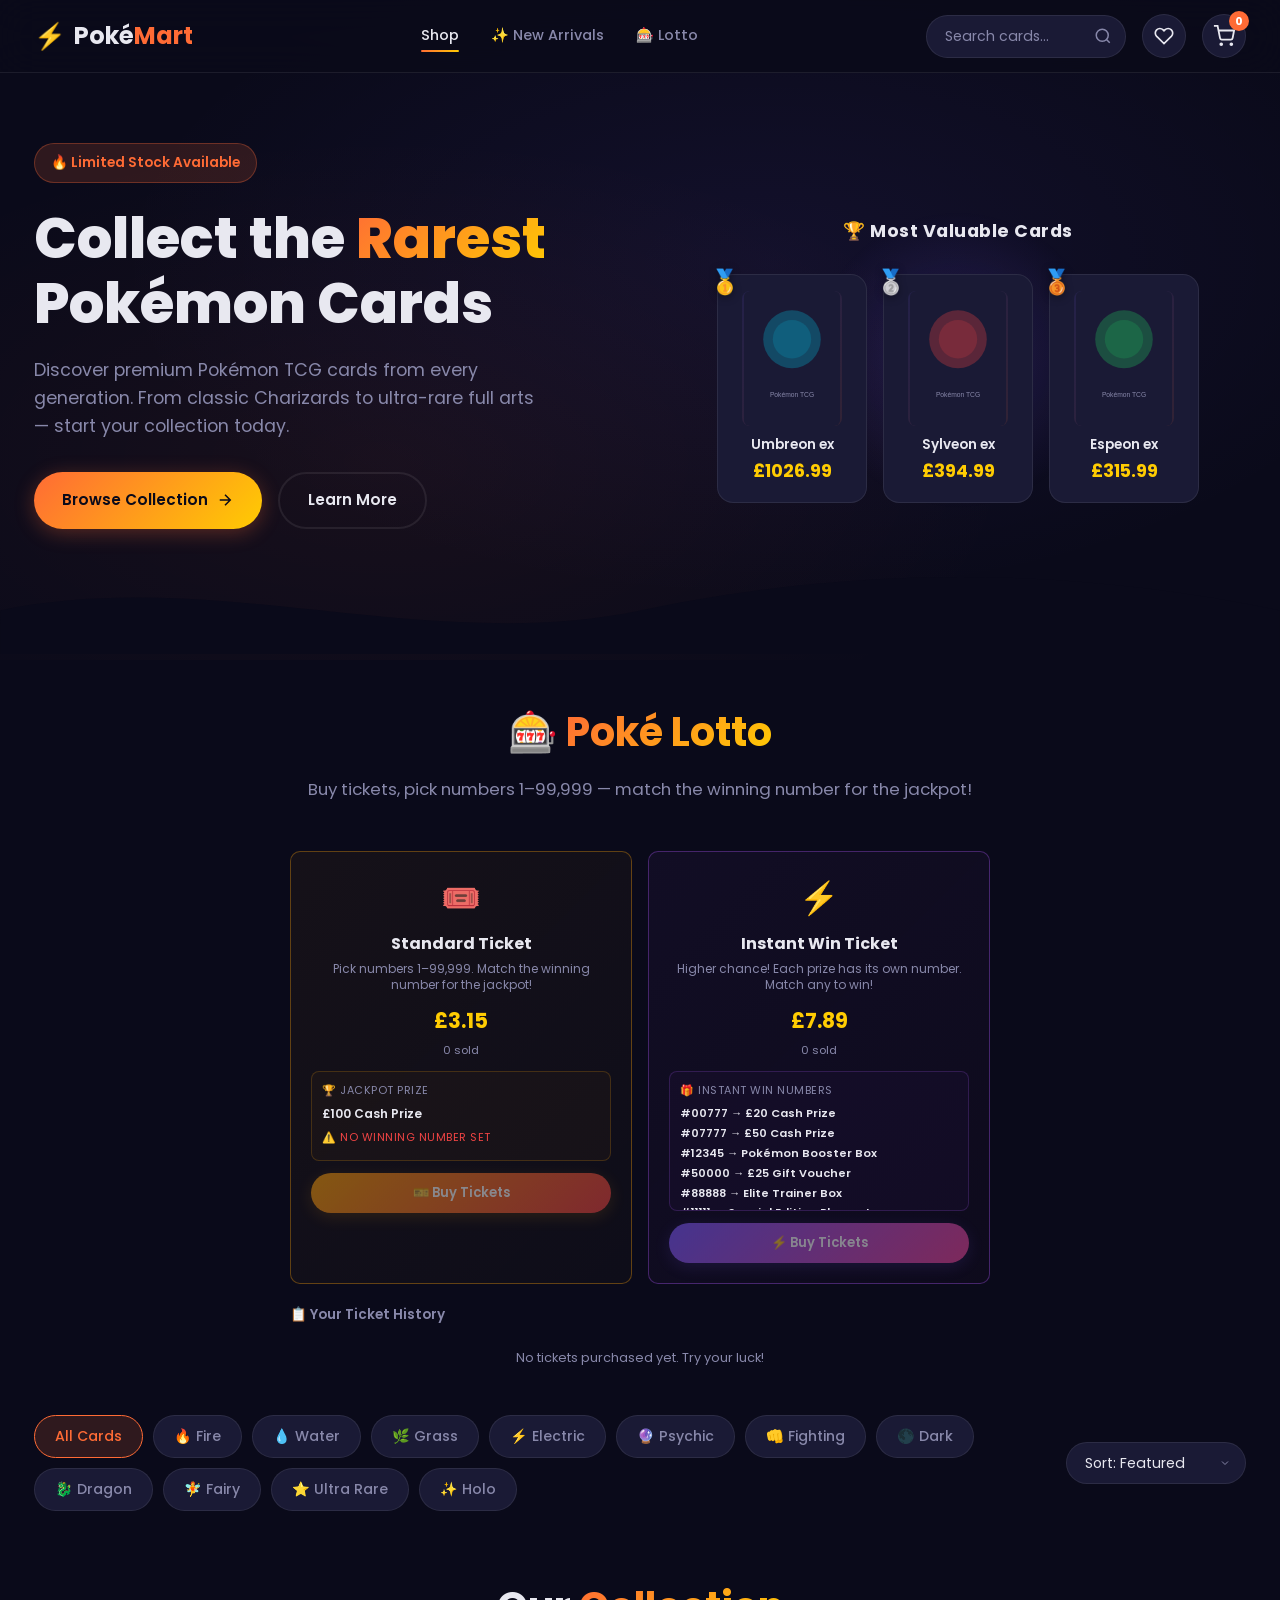
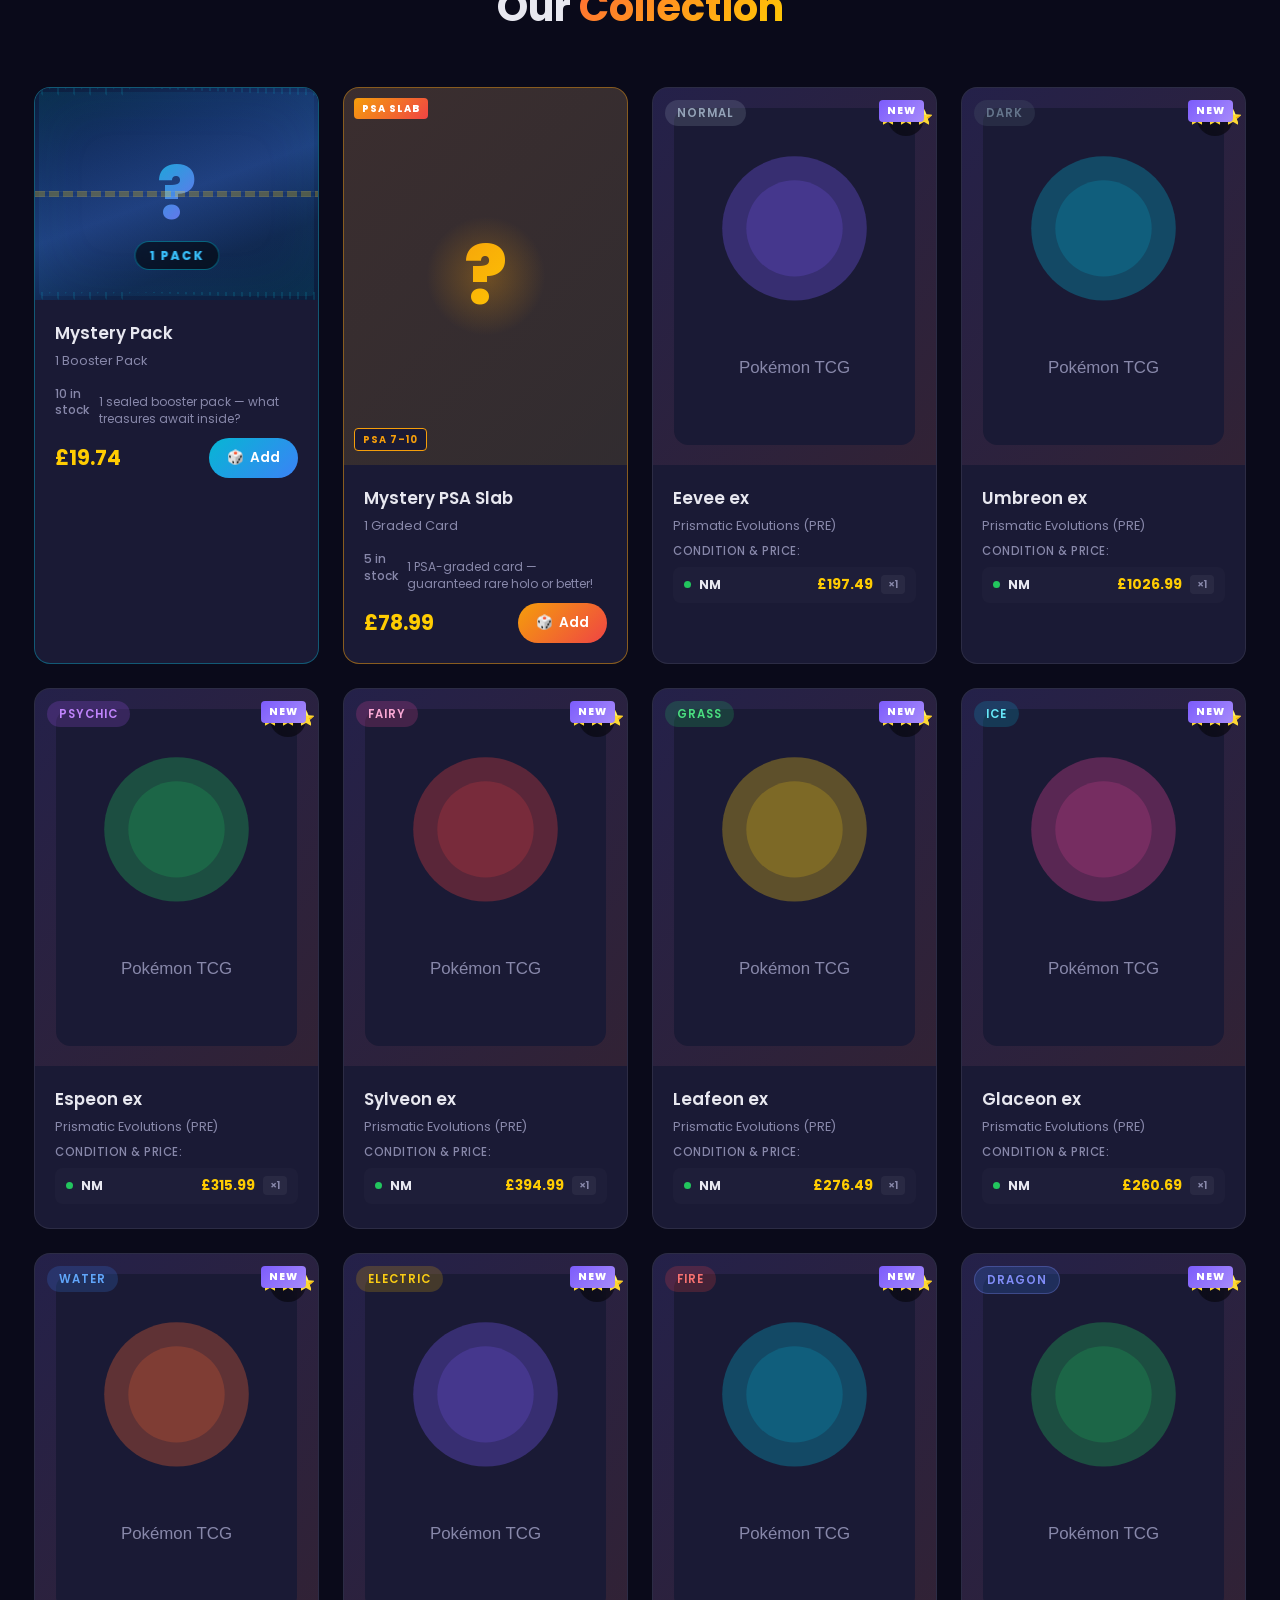
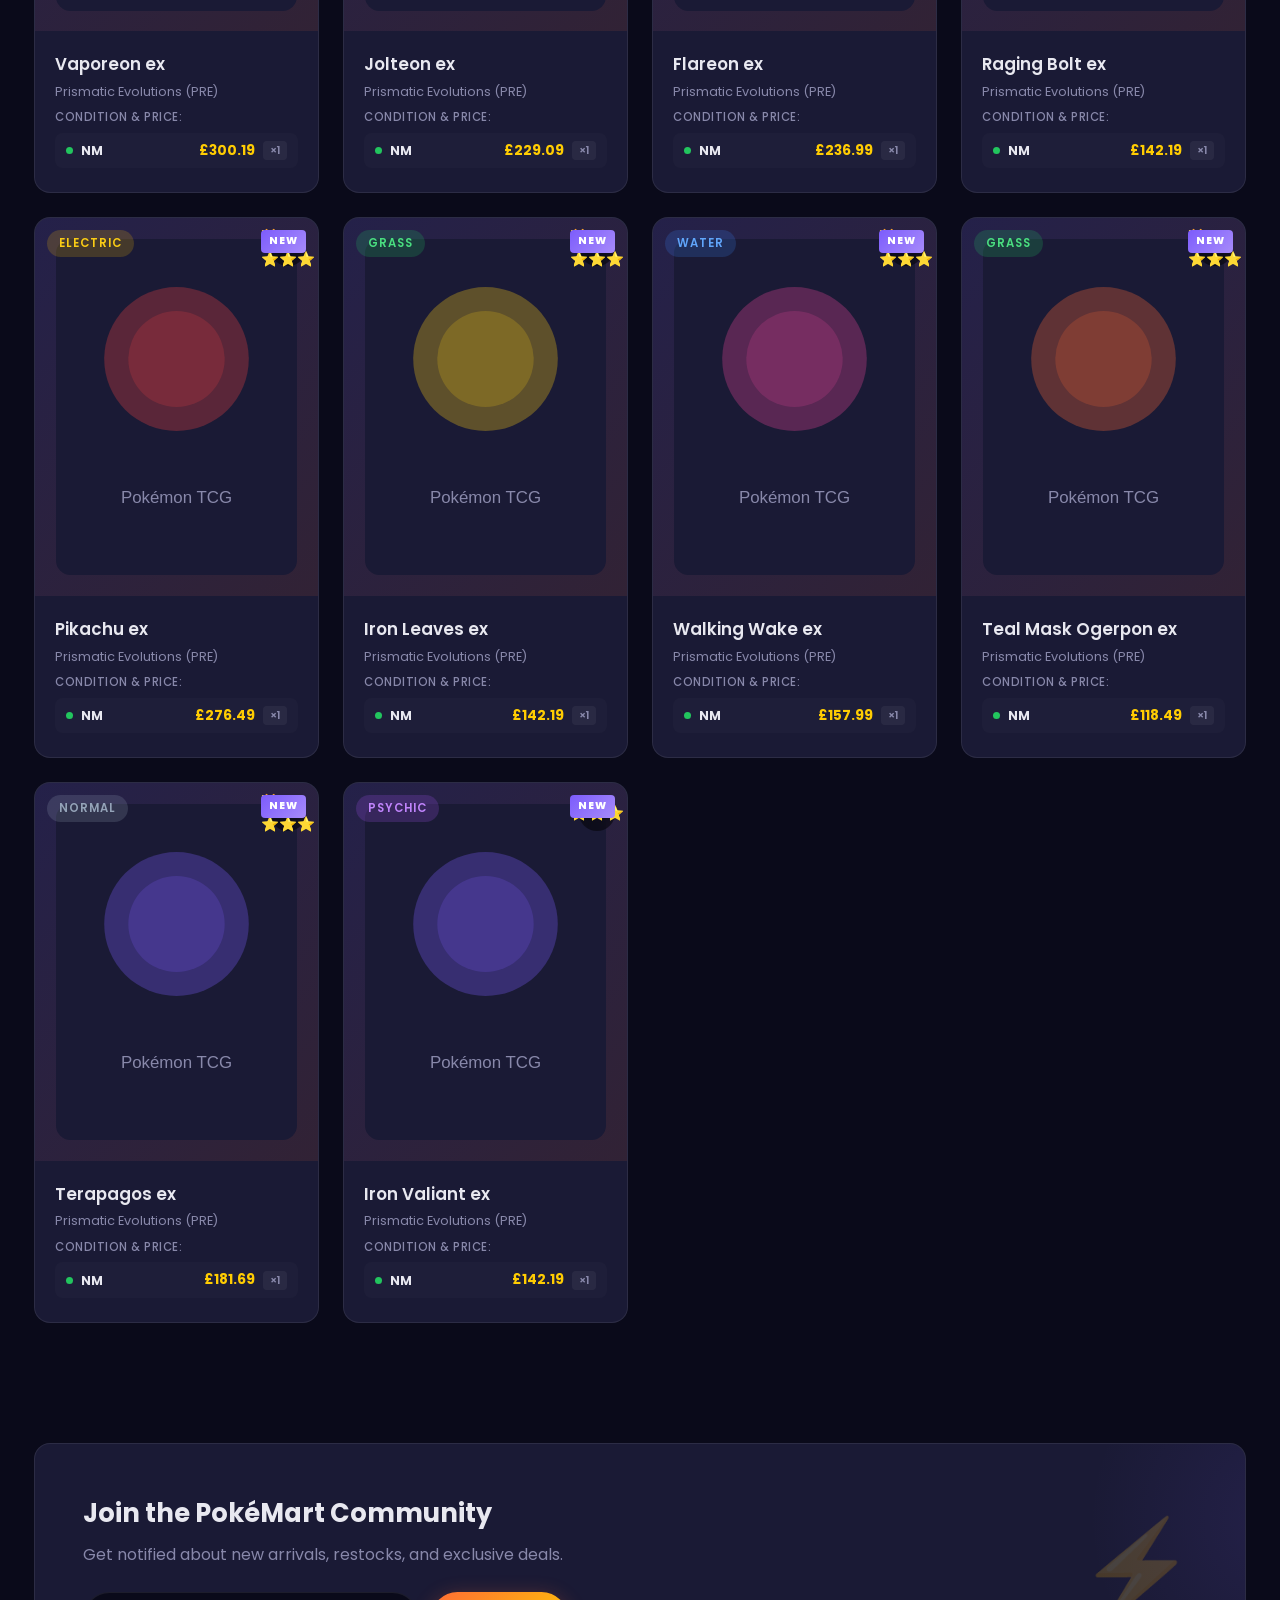
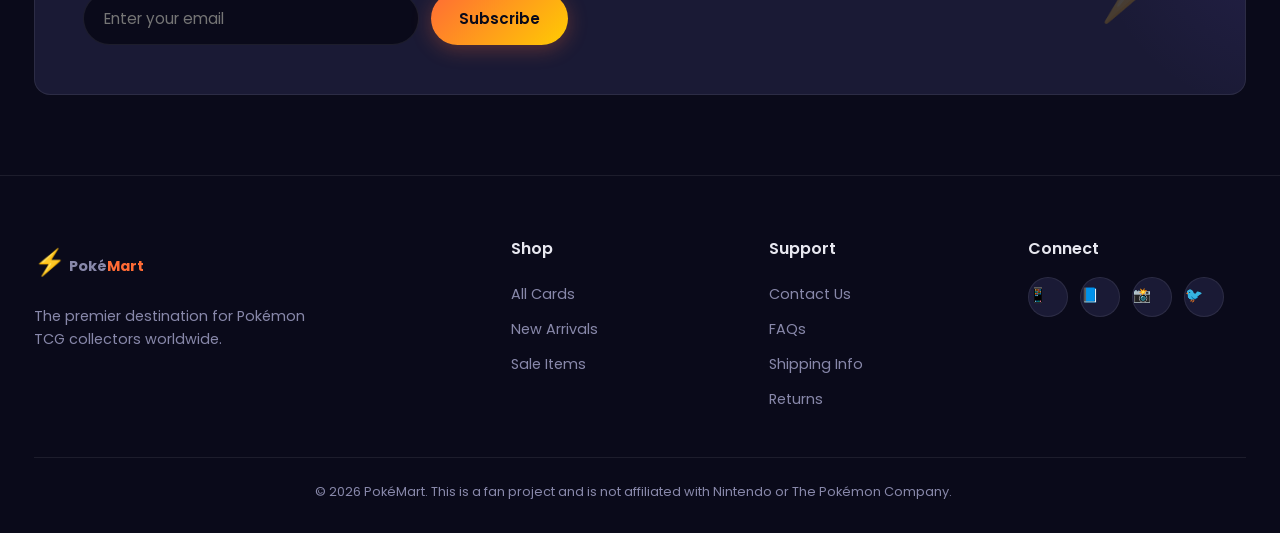
==== commit 34526f1b: "lotto is at the top with new arrivals and shop" ====
--- a/index.html
+++ b/index.html
@@ -18,6 +18,7 @@
             <nav class="nav">
                 <a href="#" class="nav-link active" id="navShop" onclick="setNavFilter('all'); return false;">Shop</a>
                 <a href="#" class="nav-link" id="navNew" onclick="setNavFilter('new'); return false;">✨ New Arrivals</a>
+                <a href="#" class="nav-link" id="navLotto" onclick="setNavFilter('lotto'); return false;">🎰 Lotto</a>
             </nav>
             <div class="header-actions">
                 <div class="search-box">
@@ -61,6 +62,7 @@
     <div class="mobile-menu" id="mobileMenu">
         <a href="#" class="mobile-link active" id="mobShop" onclick="setNavFilter('all'); return false;">Shop</a>
         <a href="#" class="mobile-link" id="mobNew" onclick="setNavFilter('new'); return false;">✨ New Arrivals</a>
+        <a href="#" class="mobile-link" id="mobLotto" onclick="setNavFilter('lotto'); return false;">🎰 Lotto</a>
     </div>
 
     <!-- Hero Section -->
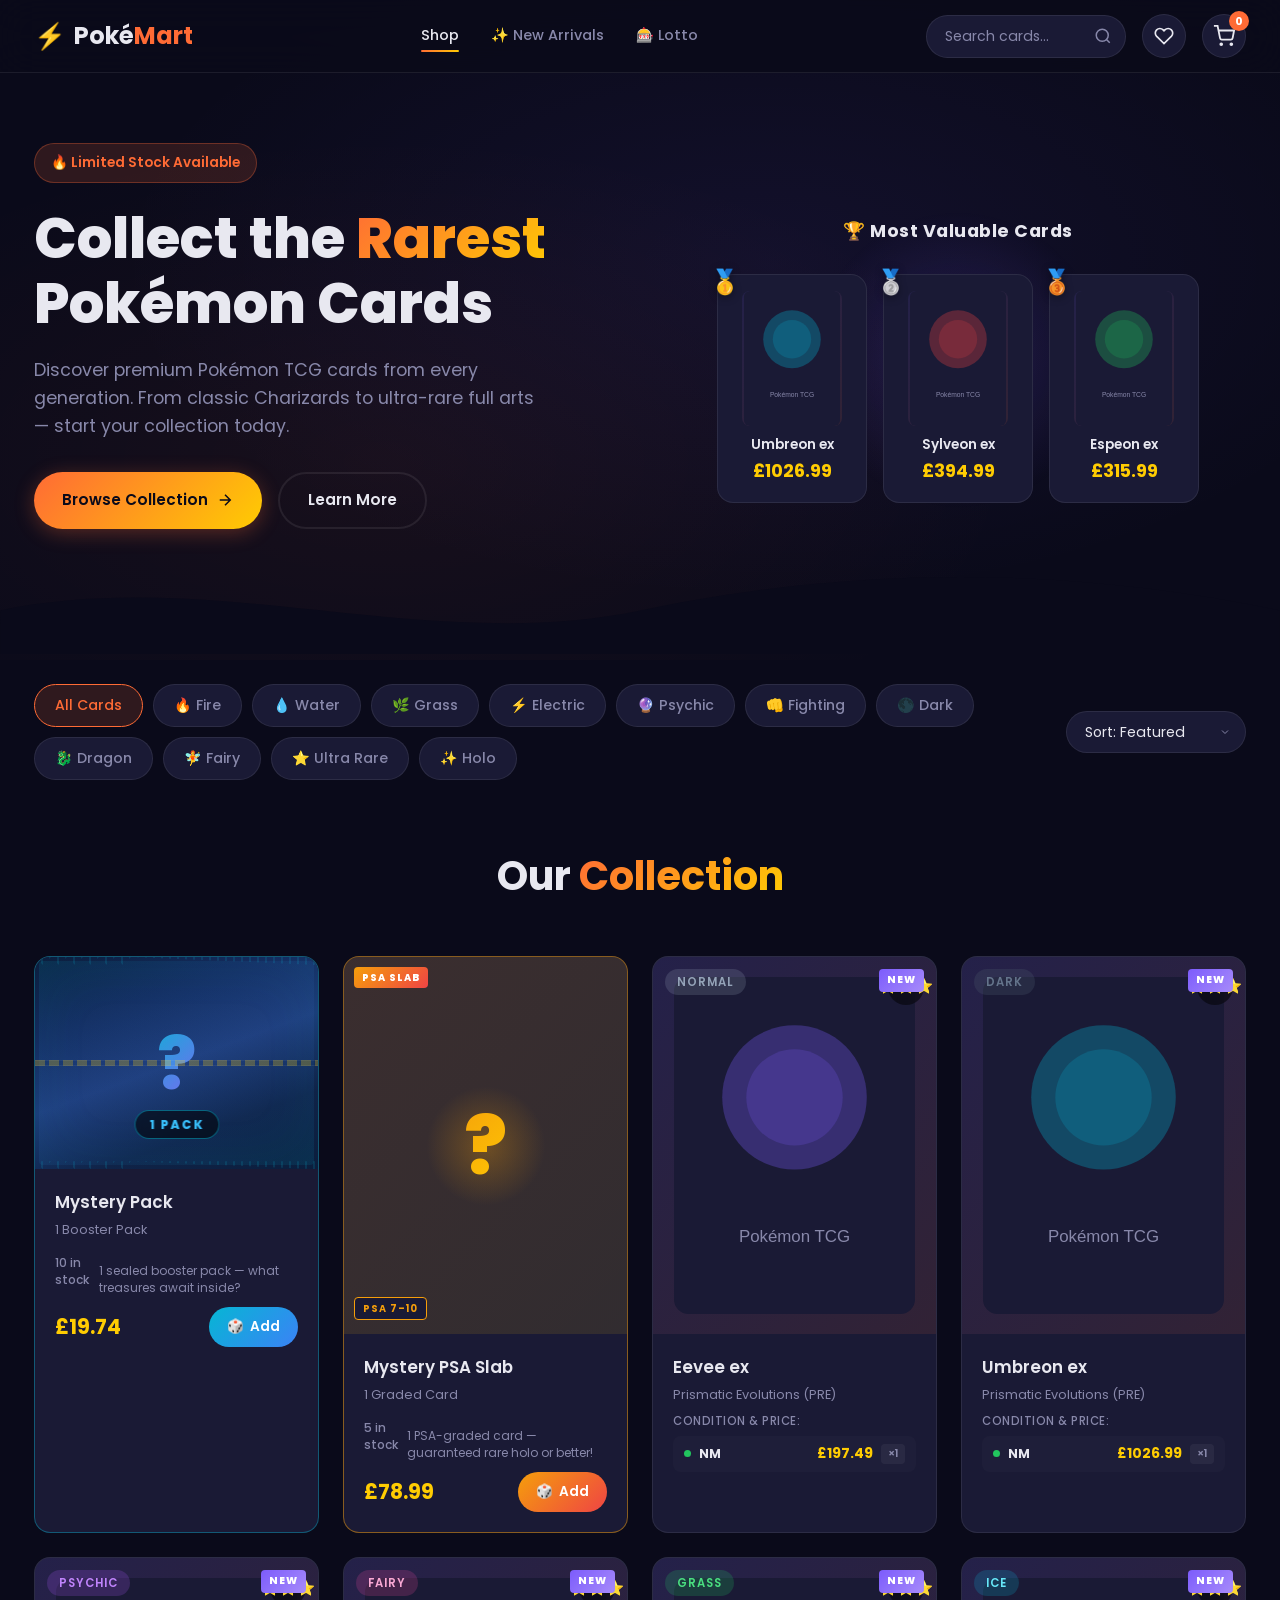
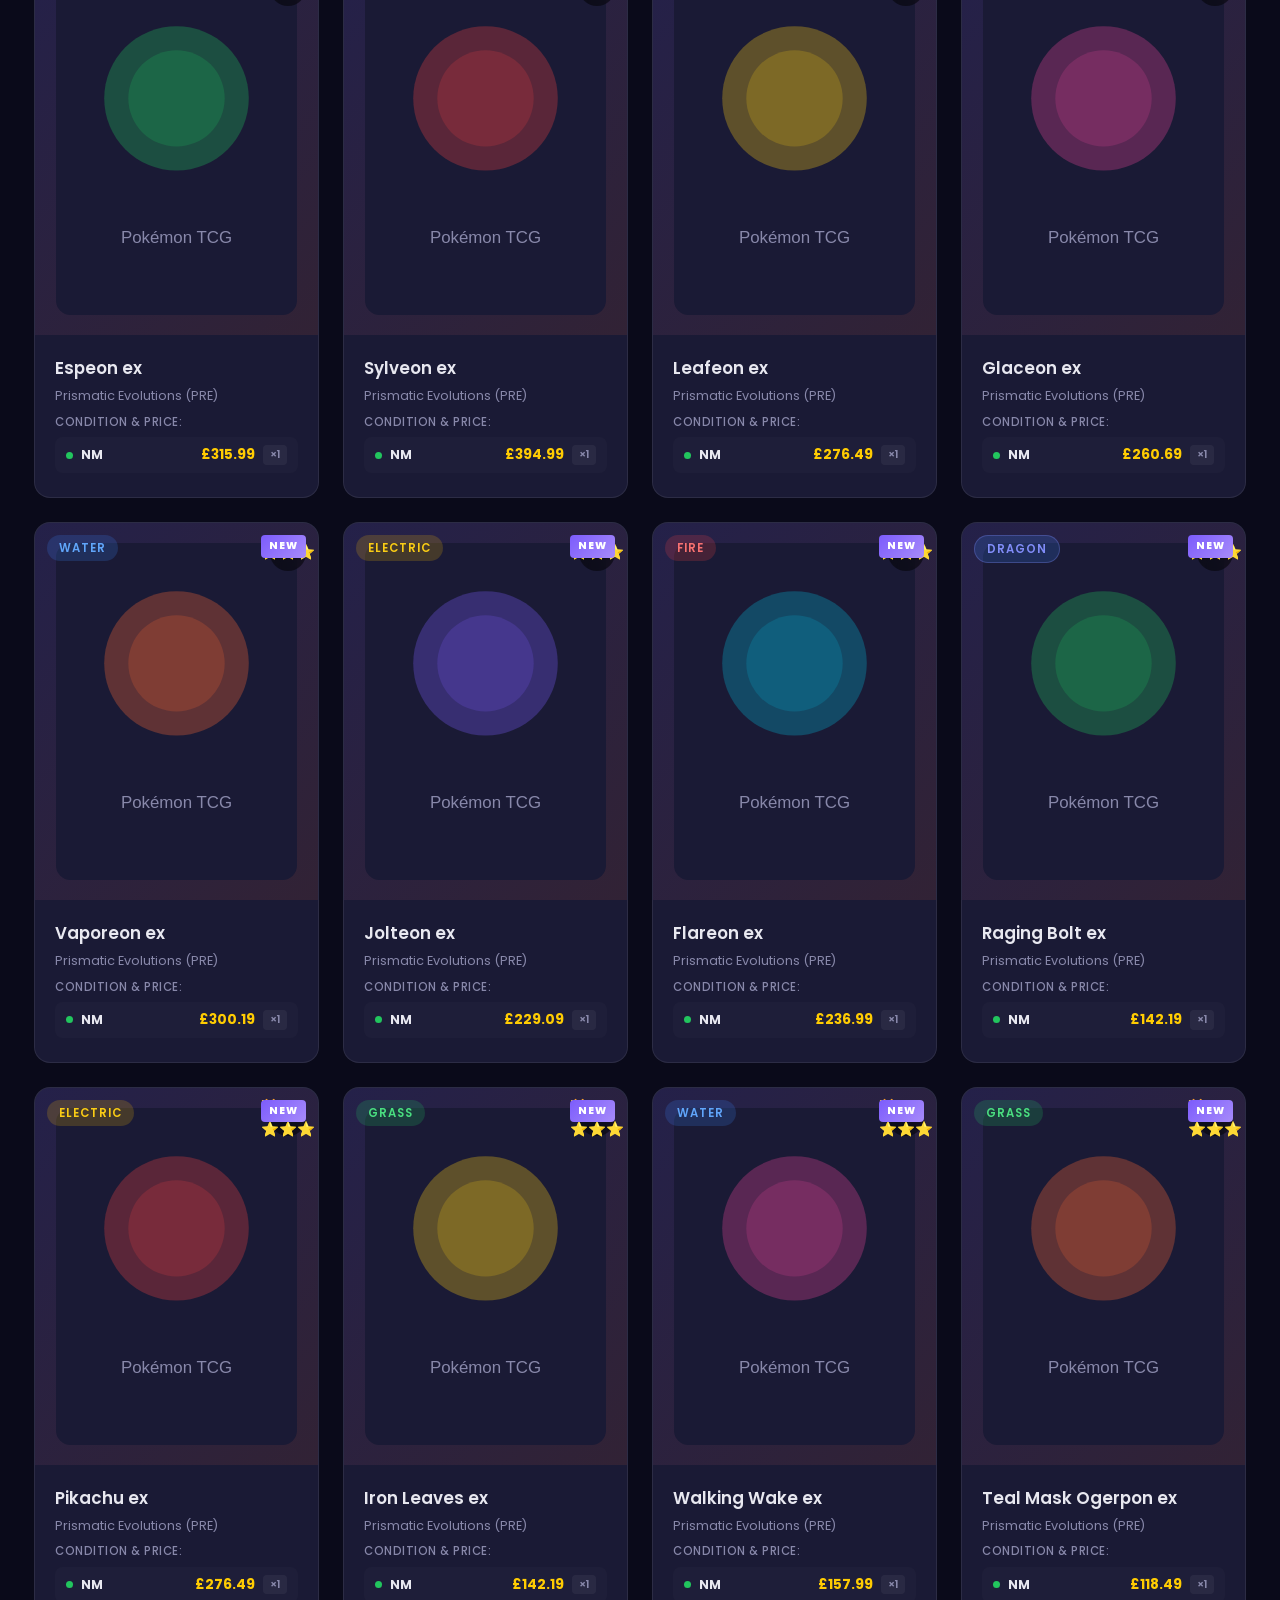
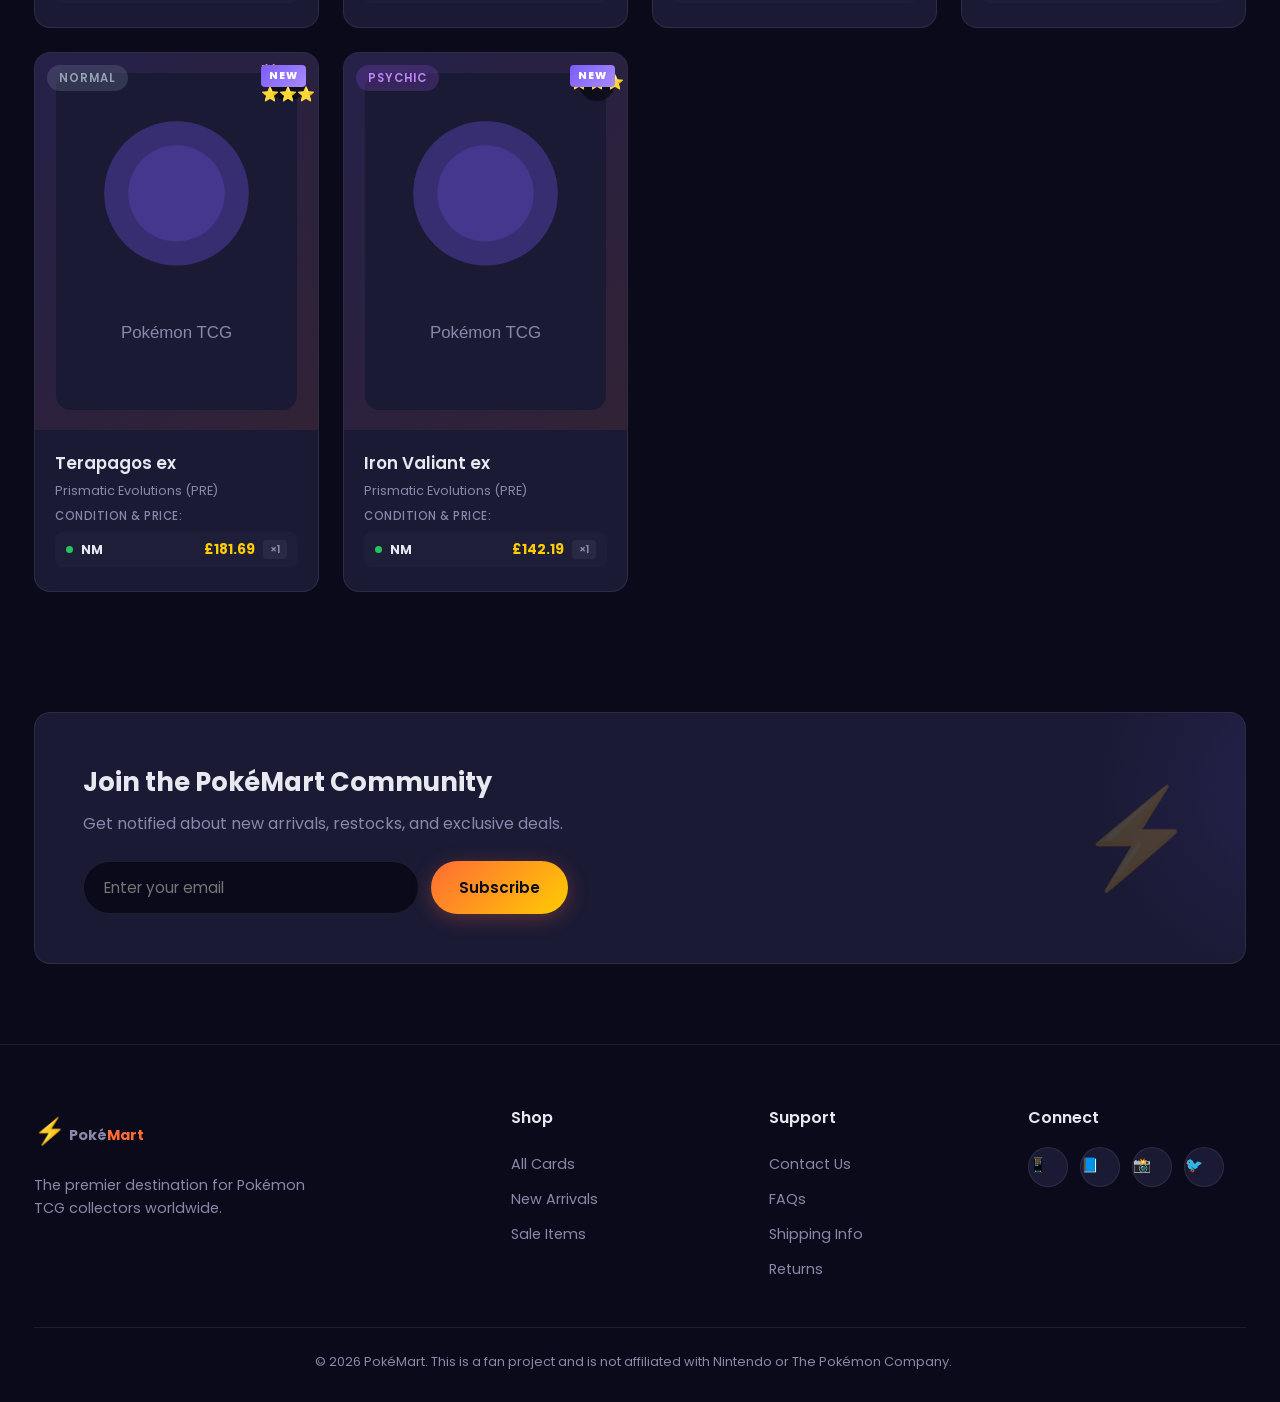
==== commit e9f6d911: "the shop bit in lotto is removed nand lotto looks better" ====
--- a/index.html
+++ b/index.html
@@ -139,7 +139,7 @@
     </section>
 
     <!-- Product Grid -->
-    <section class="products">
+    <section class="products" id="productSection">
         <div class="container">
             <div class="section-header">
                 <h2>Our <span class="gradient-text">Collection</span></h2>
--- a/style.css
+++ b/style.css
@@ -455,17 +455,256 @@
 
 /* ========== Lottery ========== */
 .lottery {
-    padding: 40px 0 10px;
+    padding: 60px 0 40px;
+    background: linear-gradient(180deg, rgba(15,15,25,1) 0%, rgba(20,20,40,1) 50%, var(--bg) 100%);
+    position: relative;
+    overflow: hidden;
+}
+.lottery::before {
+    content: '';
+    position: absolute;
+    inset: 0;
+    background: 
+        radial-gradient(ellipse at 20% 20%, rgba(245,158,11,0.06) 0%, transparent 50%),
+        radial-gradient(ellipse at 80% 60%, rgba(168,85,247,0.06) 0%, transparent 50%),
+        radial-gradient(ellipse at 50% 90%, rgba(236,72,153,0.04) 0%, transparent 40%);
+    pointer-events: none;
+}
+
+.lottery .section-header {
+    position: relative;
+    z-index: 1;
+    margin-bottom: 36px;
+}
+.lottery .section-header h2 {
+    font-size: 2rem;
+    font-weight: 800;
+    letter-spacing: -0.5px;
+}
+.lottery .section-header p {
+    color: #999;
+    font-size: 0.9rem;
 }
 
 .lottery-grid {
     display: grid;
-    grid-template-columns: repeat(auto-fit, minmax(280px, 1fr));
-    gap: 16px;
-    max-width: 700px;
+    grid-template-columns: repeat(auto-fill, minmax(220px, 1fr));
+    gap: 14px;
     margin: 0 auto;
-}
-
+    position: relative;
+    z-index: 1;
+}
+
+.lottery-grid .jackpot-card {
+    grid-column: 1 / -1;
+    max-width: 680px;
+    justify-self: center;
+}
+
+/* ===== Jackpot Card ===== */
+.lottery-card.jackpot-card {
+    background: linear-gradient(160deg, #1a1a2e 0%, #16213e 40%, #0f3460 100%);
+    border: 2px solid transparent;
+    background-clip: padding-box;
+    border-radius: 20px;
+    padding: 36px 32px;
+    text-align: center;
+    position: relative;
+    overflow: hidden;
+    box-shadow: 0 0 60px rgba(245,158,11,0.08), 0 8px 32px rgba(0,0,0,0.3);
+}
+.lottery-card.jackpot-card::before {
+    content: '';
+    position: absolute;
+    inset: -2px;
+    border-radius: 22px;
+    padding: 2px;
+    background: linear-gradient(135deg, #f59e0b, #ef4444, #f59e0b, #fbbf24, #f59e0b);
+    background-size: 300% 300%;
+    -webkit-mask: linear-gradient(#fff 0 0) content-box, linear-gradient(#fff 0 0);
+    mask: linear-gradient(#fff 0 0) content-box, linear-gradient(#fff 0 0);
+    -webkit-mask-composite: xor;
+    mask-composite: exclude;
+    animation: borderShine 3s ease-in-out infinite;
+    pointer-events: none;
+}
+@keyframes borderShine {
+    0%, 100% { background-position: 0% 50%; }
+    50% { background-position: 100% 50%; }
+}
+.lottery-card.jackpot-card::after {
+    content: '';
+    position: absolute;
+    top: -60%;
+    left: -60%;
+    width: 120%;
+    height: 120%;
+    background: radial-gradient(circle, rgba(245,158,11,0.06) 0%, transparent 70%);
+    pointer-events: none;
+}
+
+.lottery-card.jackpot-card .lottery-icon {
+    font-size: 3rem;
+    margin-bottom: 12px;
+    filter: drop-shadow(0 0 12px rgba(245,158,11,0.4));
+}
+.lottery-card.jackpot-card h3 {
+    font-size: 1.5rem;
+    font-weight: 800;
+    color: #fff;
+    margin-bottom: 6px;
+}
+.lottery-card.jackpot-card .lottery-subtitle {
+    font-size: 0.85rem;
+    color: #aaa;
+    margin-bottom: 16px;
+    line-height: 1.5;
+    max-width: 400px;
+    margin-left: auto;
+    margin-right: auto;
+}
+.lottery-card.jackpot-card .lottery-price {
+    font-size: 2rem;
+    font-weight: 800;
+    background: linear-gradient(135deg, #f59e0b, #fbbf24);
+    -webkit-background-clip: text;
+    -webkit-text-fill-color: transparent;
+    background-clip: text;
+    margin-bottom: 6px;
+}
+.lottery-card.jackpot-card .lottery-tickets-sold {
+    font-size: 0.78rem;
+    color: #888;
+    margin-bottom: 16px;
+}
+.lottery-card.jackpot-card .lottery-prize-info {
+    background: rgba(245,158,11,0.05);
+    border: 1px solid rgba(245,158,11,0.15);
+    border-radius: 12px;
+    padding: 16px 20px;
+    margin-bottom: 20px;
+    text-align: center;
+}
+.lottery-card.jackpot-card .prize-label {
+    font-size: 0.7rem;
+    color: #f59e0b;
+    text-transform: uppercase;
+    letter-spacing: 2px;
+    margin-bottom: 6px;
+    font-weight: 600;
+}
+.lottery-card.jackpot-card .prize-detail {
+    font-size: 1.1rem;
+    font-weight: 700;
+    color: #fff;
+}
+.lottery-card.jackpot-card .btn {
+    background: linear-gradient(135deg, #f59e0b, #e63946);
+    color: #fff;
+    font-size: 1rem;
+    font-weight: 700;
+    padding: 14px 40px;
+    border-radius: 50px;
+    border: none;
+    cursor: pointer;
+    box-shadow: 0 6px 24px rgba(245,158,11,0.3);
+    transition: all 0.3s;
+    text-transform: uppercase;
+    letter-spacing: 1px;
+}
+.lottery-card.jackpot-card .btn:hover {
+    box-shadow: 0 8px 36px rgba(245,158,11,0.5);
+    transform: translateY(-2px);
+}
+.lottery-card.jackpot-card .btn:disabled {
+    opacity: 0.4;
+    cursor: not-allowed;
+    transform: none;
+    box-shadow: 0 4px 12px rgba(245,158,11,0.1);
+}
+
+/* ===== Instant Win Mini Cards ===== */
+.instant-win-mini {
+    background: linear-gradient(170deg, rgba(30,30,55,0.9) 0%, rgba(25,25,50,0.95) 100%);
+    border: 1px solid rgba(255,255,255,0.06);
+    border-radius: 14px;
+    padding: 18px 14px 14px;
+    text-align: center;
+    transition: all 0.3s ease;
+    display: flex;
+    flex-direction: column;
+    align-items: center;
+    gap: 8px;
+    cursor: pointer;
+    position: relative;
+    overflow: hidden;
+    backdrop-filter: blur(10px);
+}
+.instant-win-mini::before {
+    content: '';
+    position: absolute;
+    top: 0; left: 0; right: 0;
+    height: 1px;
+    background: linear-gradient(90deg, transparent, rgba(168,85,247,0.4), rgba(236,72,153,0.4), transparent);
+    opacity: 0.6;
+}
+.instant-win-mini:hover {
+    border-color: rgba(168,85,247,0.4);
+    transform: translateY(-3px);
+    box-shadow: 0 8px 30px rgba(168,85,247,0.15), 0 2px 8px rgba(0,0,0,0.4);
+    background: linear-gradient(170deg, rgba(35,35,65,0.95) 0%, rgba(30,30,60,0.98) 100%);
+}
+.instant-win-mini .iw-number {
+    font-size: 0.95rem;
+    font-family: 'Courier New', monospace;
+    font-weight: 700;
+    color: #c084fc;
+    letter-spacing: 2px;
+    background: rgba(168,85,247,0.1);
+    padding: 4px 14px;
+    border-radius: 6px;
+}
+.instant-win-mini .iw-prize-name {
+    font-size: 0.82rem;
+    font-weight: 600;
+    color: #e2e8f0;
+    line-height: 1.4;
+    min-height: 2.2em;
+    display: flex;
+    align-items: center;
+}
+.instant-win-mini .iw-btn {
+    margin-top: 4px;
+    font-size: 0.75rem;
+    padding: 7px 22px;
+    background: linear-gradient(135deg, #8b5cf6, #6d28d9);
+    color: #fff;
+    border: none;
+    border-radius: 50px;
+    cursor: pointer;
+    font-weight: 700;
+    letter-spacing: 0.5px;
+    transition: all 0.25s;
+    text-transform: uppercase;
+}
+.instant-win-mini .iw-btn:hover {
+    background: linear-gradient(135deg, #a78bfa, #7c3aed);
+    transform: scale(1.06);
+    box-shadow: 0 4px 16px rgba(139,92,246,0.4);
+}
+.instant-win-mini .iw-btn:disabled {
+    opacity: 0.3;
+    cursor: not-allowed;
+    transform: none;
+    box-shadow: none;
+}
+.instant-win-mini .iw-btn:disabled:hover {
+    background: linear-gradient(135deg, #8b5cf6, #6d28d9);
+    transform: none;
+    box-shadow: none;
+}
+
+/* Legacy compatibility */
 .lottery-card {
     background: var(--bg-card);
     border: 1px solid var(--border);
@@ -476,12 +715,6 @@
     position: relative;
     overflow: hidden;
 }
-
-.lottery-card.jackpot-card {
-    border-color: rgba(245,158,11,0.35);
-    background: linear-gradient(135deg, rgba(245,158,11,0.05), rgba(255,204,2,0.02));
-}
-
 .lottery-card.instant-win-card {
     border-color: rgba(168,85,247,0.35);
     background: linear-gradient(135deg, rgba(168,85,247,0.05), rgba(236,72,153,0.02));
@@ -730,24 +963,26 @@
 
 /* Lottery history */
 .lottery-history {
-    margin-top: 20px;
-    max-width: 700px;
+    margin-top: 32px;
+    max-width: 900px;
     margin-left: auto;
     margin-right: auto;
+    position: relative;
+    z-index: 1;
 }
 
 .lottery-history h4 {
-    font-size: 0.85rem;
-    font-weight: 600;
-    margin-bottom: 10px;
-    color: var(--text-muted);
+    font-size: 0.9rem;
+    font-weight: 700;
+    margin-bottom: 12px;
+    color: #e2e8f0;
 }
 
 .lottery-history-list {
     display: flex;
     flex-direction: column;
-    gap: 4px;
-    max-height: 200px;
+    gap: 6px;
+    max-height: 240px;
     overflow-y: auto;
 }
 
@@ -755,11 +990,12 @@
     display: flex;
     align-items: center;
     justify-content: space-between;
-    padding: 6px 12px;
-    background: var(--bg-card);
-    border: 1px solid var(--border);
-    border-radius: 6px;
-    font-size: 0.78rem;
+    padding: 8px 14px;
+    background: rgba(255,255,255,0.03);
+    border: 1px solid rgba(255,255,255,0.06);
+    border-radius: 8px;
+    font-size: 0.8rem;
+    backdrop-filter: blur(10px);
 }
 
 .lottery-history-item .ticket-number {
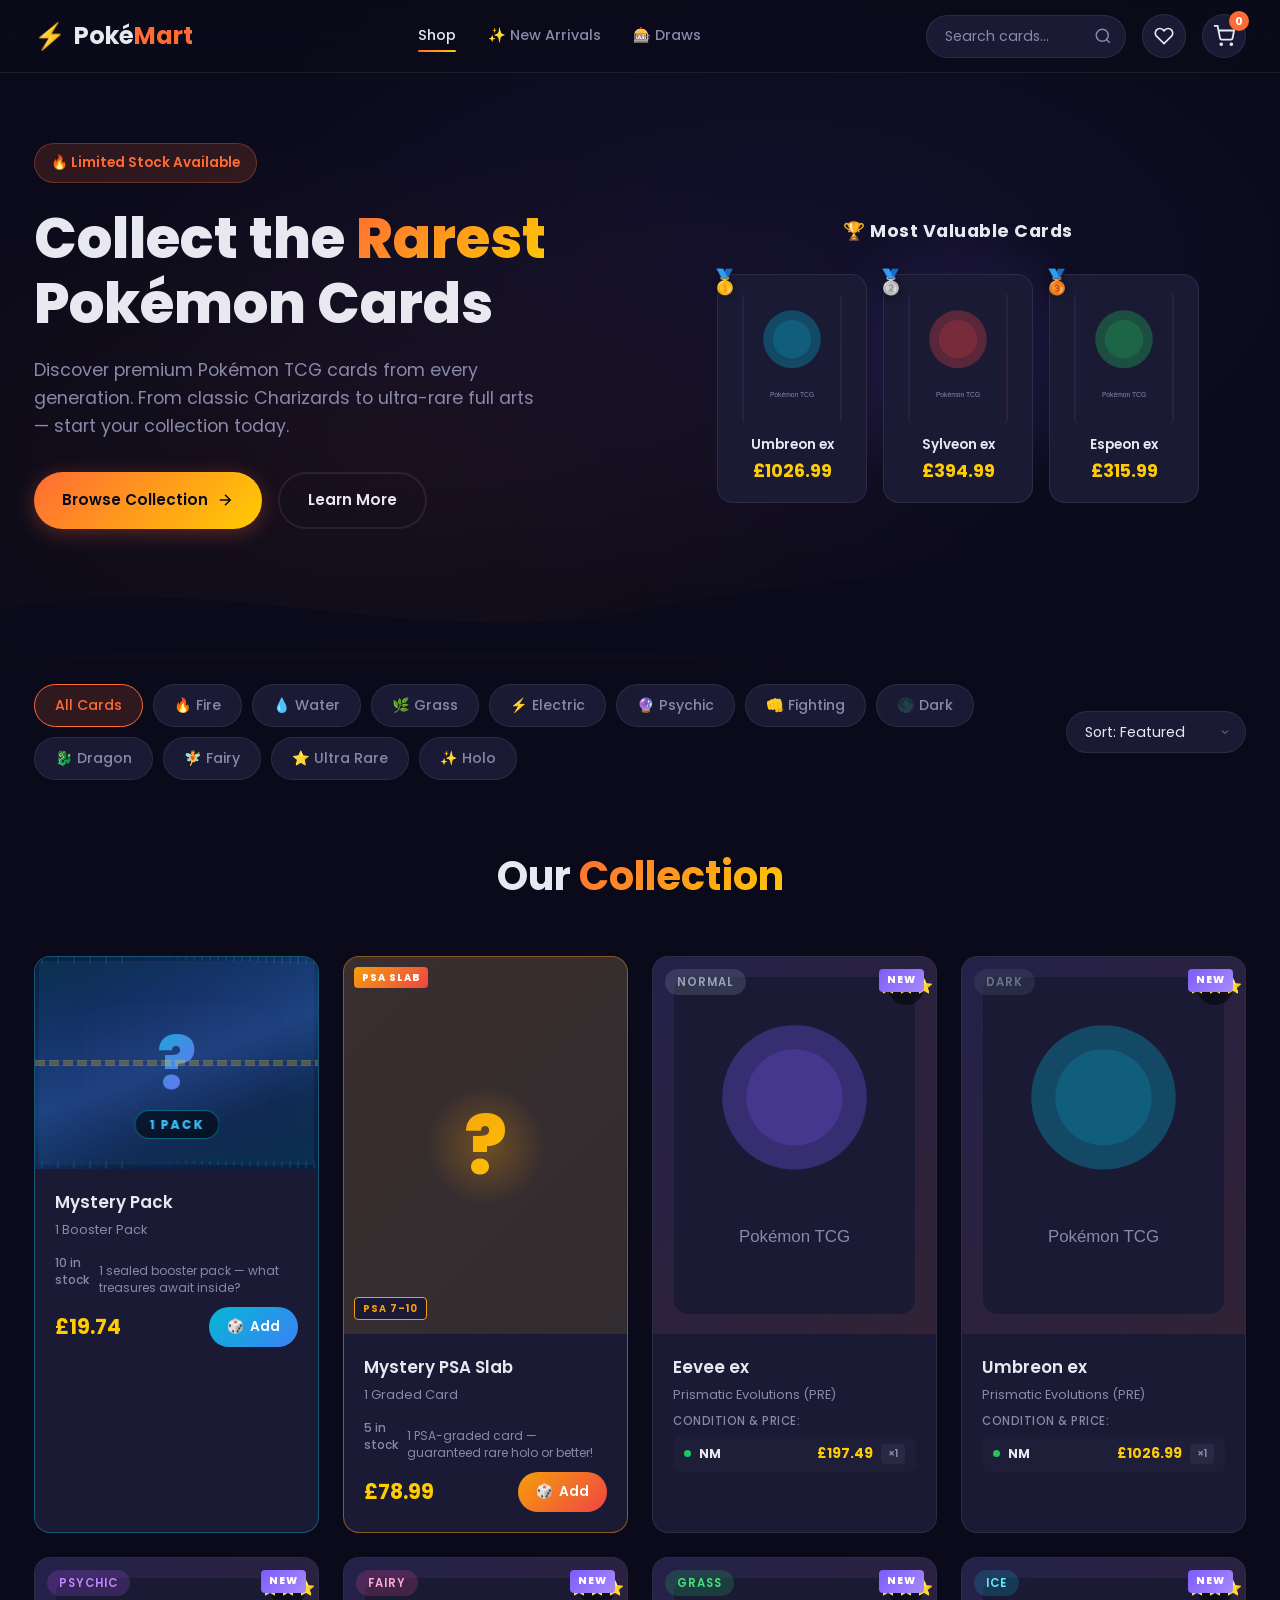
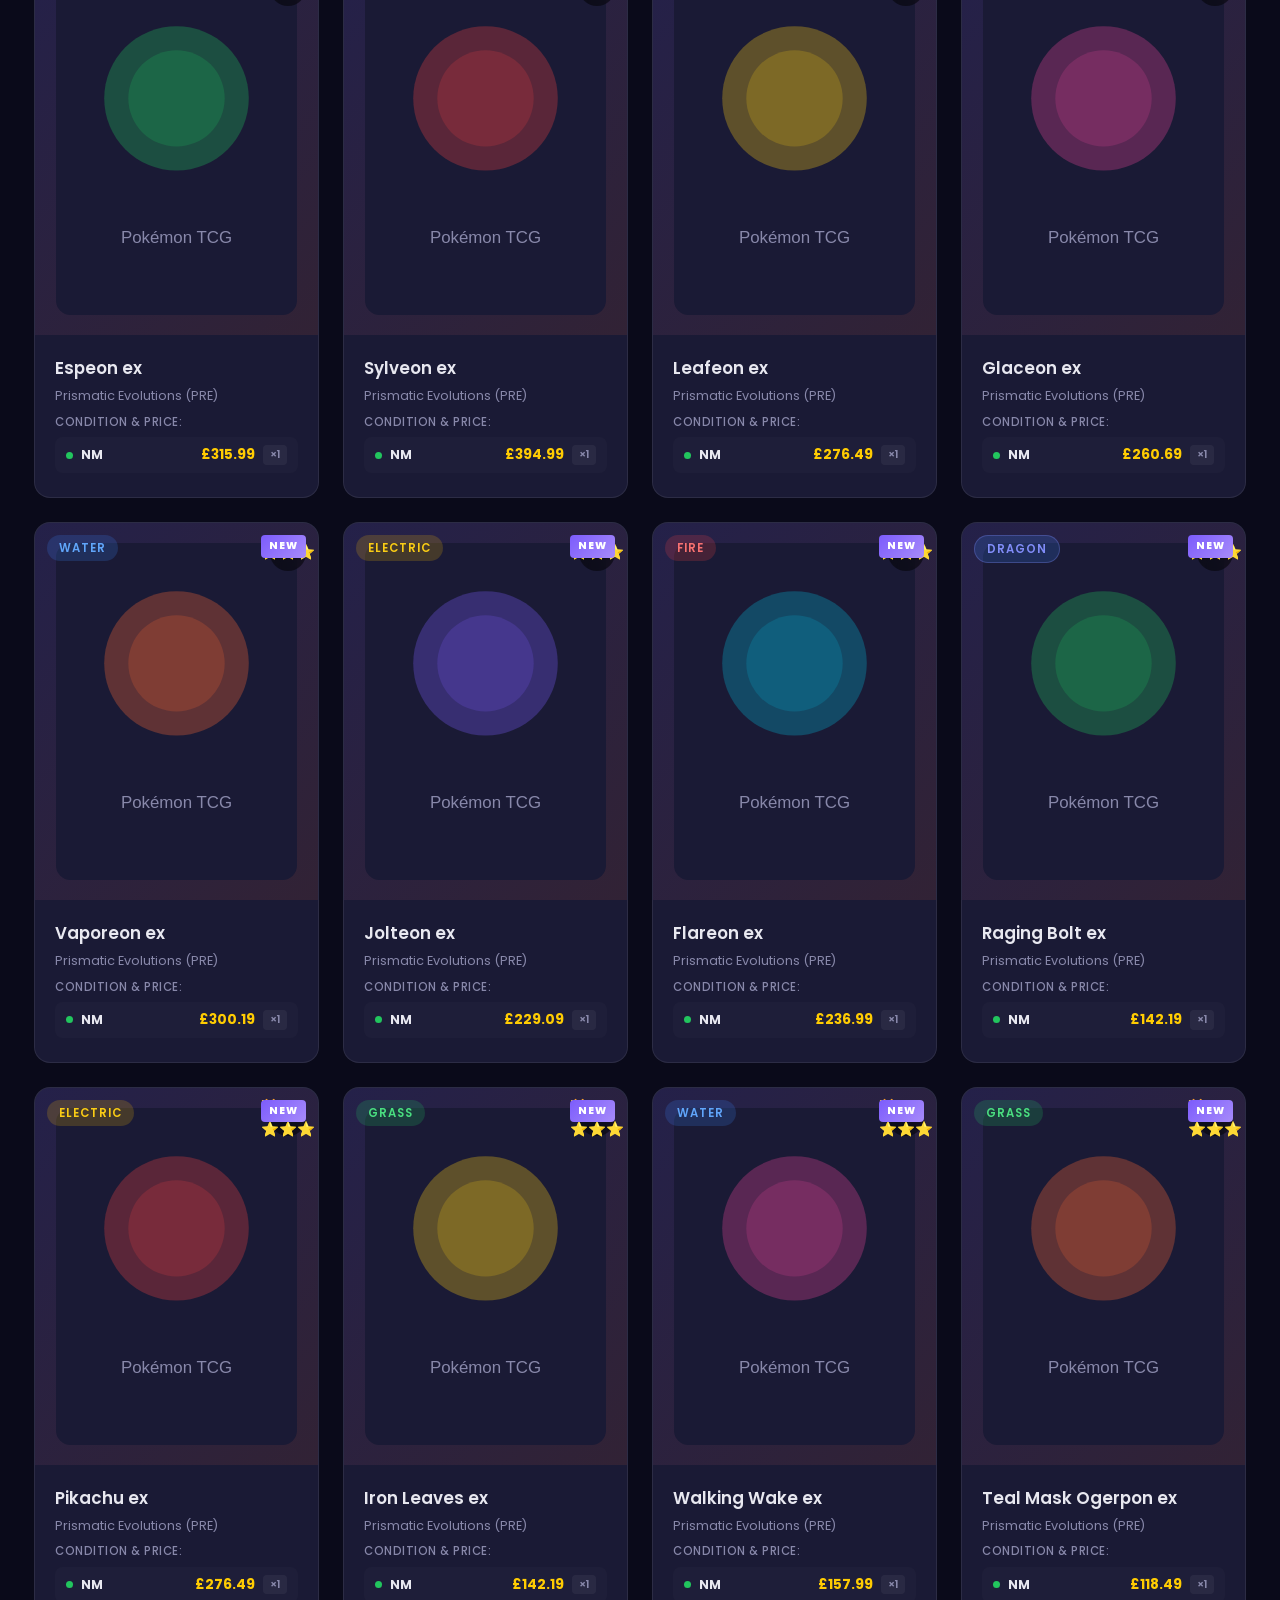
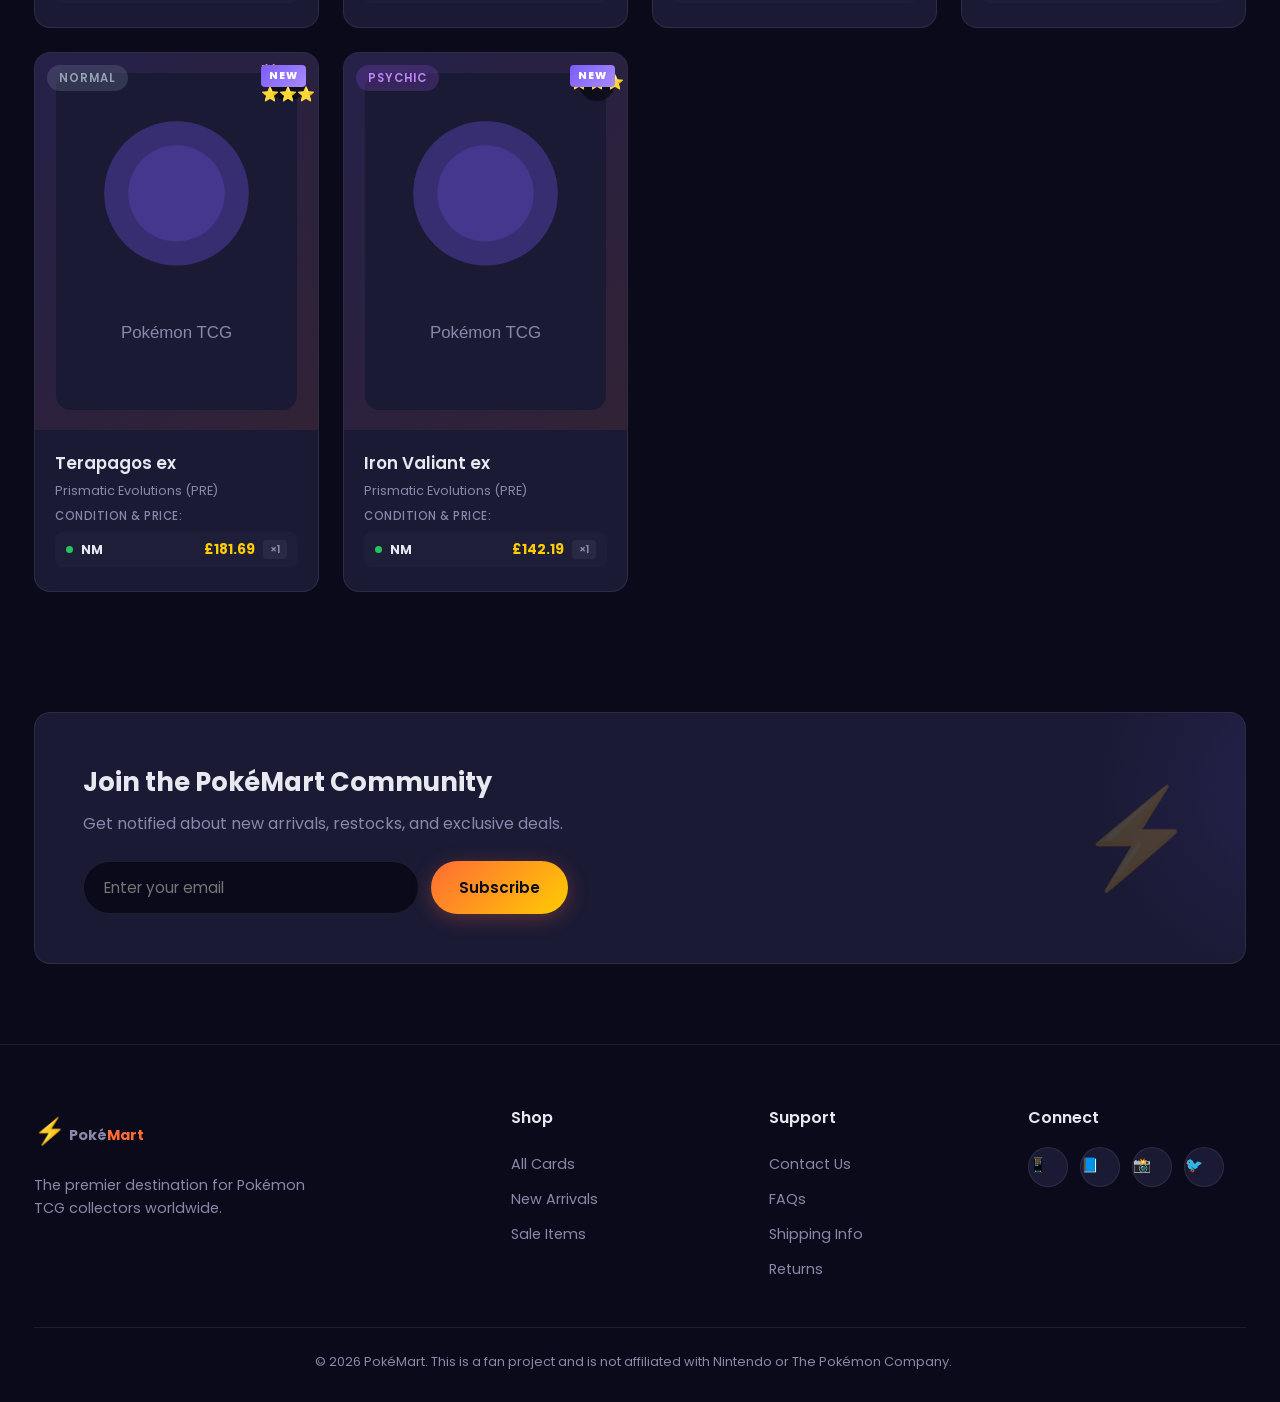
==== commit 88982f41: "put graded slabs,etbs,booster boxes,vintage booster packs and in store credit the in store credit wi" ====
--- a/index.html
+++ b/index.html
@@ -18,7 +18,7 @@
             <nav class="nav">
                 <a href="#" class="nav-link active" id="navShop" onclick="setNavFilter('all'); return false;">Shop</a>
                 <a href="#" class="nav-link" id="navNew" onclick="setNavFilter('new'); return false;">✨ New Arrivals</a>
-                <a href="#" class="nav-link" id="navLotto" onclick="setNavFilter('lotto'); return false;">🎰 Lotto</a>
+                <a href="#" class="nav-link" id="navLotto" onclick="setNavFilter('lotto'); return false;">🎰 Draws</a>
             </nav>
             <div class="header-actions">
                 <div class="search-box">
@@ -62,7 +62,7 @@
     <div class="mobile-menu" id="mobileMenu">
         <a href="#" class="mobile-link active" id="mobShop" onclick="setNavFilter('all'); return false;">Shop</a>
         <a href="#" class="mobile-link" id="mobNew" onclick="setNavFilter('new'); return false;">✨ New Arrivals</a>
-        <a href="#" class="mobile-link" id="mobLotto" onclick="setNavFilter('lotto'); return false;">🎰 Lotto</a>
+        <a href="#" class="mobile-link" id="mobLotto" onclick="setNavFilter('lotto'); return false;">🎰 Draws</a>
     </div>
 
     <!-- Hero Section -->
@@ -100,8 +100,8 @@
     <section class="lottery" id="lottery">
         <div class="container">
             <div class="section-header">
-                <h2>🎰 <span class="gradient-text">Poké Lotto</span></h2>
-                <p>Buy tickets, pick numbers 1–99,999 — match the winning number for the jackpot!</p>
+                <h2>🎰 <span class="gradient-text">Poké Draws</span></h2>
+                <p>Buy tickets for a chance to win slabs, booster boxes, ETBs &amp; more!</p>
             </div>
             <div class="lottery-grid" id="lotteryGrid">
                 <!-- Rendered by JS -->
@@ -239,6 +239,9 @@
                     <option value="USD">$ US Dollars</option>
                 </select>
             </div>
+            <div class="store-credit-section" id="storeCreditSection">
+                <!-- Rendered by JS -->
+            </div>
             <button class="btn btn-primary btn-block" onclick="checkout()">
                 Proceed to Checkout
             </button>
--- a/style.css
+++ b/style.css
@@ -623,85 +623,78 @@
     box-shadow: 0 4px 12px rgba(245,158,11,0.1);
 }
 
-/* ===== Instant Win Mini Cards ===== */
-.instant-win-mini {
-    background: linear-gradient(170deg, rgba(30,30,55,0.9) 0%, rgba(25,25,50,0.95) 100%);
-    border: 1px solid rgba(255,255,255,0.06);
+/* ===== Instant Win Prize Cards (gallery-style) ===== */
+.prize-card {
+    background: var(--bg-card);
+    border: 1px solid var(--border);
+    border-radius: var(--radius);
+    overflow: hidden;
+    transition: var(--transition);
+    position: relative;
+    cursor: default;
+    backdrop-filter: blur(10px);
+}
+.prize-card:hover {
+    transform: translateY(-6px);
+    box-shadow: 0 12px 40px rgba(168,85,247,0.2);
+    border-color: rgba(168,85,247,0.4);
+}
+.prize-card .prize-image-wrapper {
+    position: relative;
+    aspect-ratio: 4/3;
+    overflow: hidden;
+    background: linear-gradient(135deg, rgba(124,92,252,0.12), rgba(236,72,153,0.08));
+    display: flex;
+    align-items: center;
+    justify-content: center;
+}
+.prize-card .prize-image-wrapper img {
+    width: 100%;
+    height: 100%;
+    object-fit: cover;
+    transition: transform 0.4s ease;
+}
+.prize-card:hover .prize-image-wrapper img { transform: scale(1.05); }
+.prize-card .prize-info {
+    padding: 12px 14px;
+}
+.prize-card .prize-info h3 {
+    font-size: 0.82rem;
+    font-weight: 700;
+    color: var(--text);
+    line-height: 1.35;
+}
+
+/* Gallery section heading */
+.prize-gallery-heading {
+    grid-column: 1 / -1;
+    text-align: center;
+    margin: 20px 0 6px;
+}
+.prize-gallery-heading h3 {
+    font-size: 1.2rem;
+    font-weight: 700;
+    color: #e2e8f0;
+    margin-bottom: 4px;
+}
+.prize-gallery-heading p {
+    font-size: 0.82rem;
+    color: #999;
+}
+
+/* ===== Jackpot Banner Image ===== */
+.jackpot-banner {
+    width: 100%;
     border-radius: 14px;
-    padding: 18px 14px 14px;
-    text-align: center;
-    transition: all 0.3s ease;
-    display: flex;
-    flex-direction: column;
-    align-items: center;
-    gap: 8px;
-    cursor: pointer;
-    position: relative;
     overflow: hidden;
-    backdrop-filter: blur(10px);
-}
-.instant-win-mini::before {
-    content: '';
-    position: absolute;
-    top: 0; left: 0; right: 0;
-    height: 1px;
-    background: linear-gradient(90deg, transparent, rgba(168,85,247,0.4), rgba(236,72,153,0.4), transparent);
-    opacity: 0.6;
-}
-.instant-win-mini:hover {
-    border-color: rgba(168,85,247,0.4);
-    transform: translateY(-3px);
-    box-shadow: 0 8px 30px rgba(168,85,247,0.15), 0 2px 8px rgba(0,0,0,0.4);
-    background: linear-gradient(170deg, rgba(35,35,65,0.95) 0%, rgba(30,30,60,0.98) 100%);
-}
-.instant-win-mini .iw-number {
-    font-size: 0.95rem;
-    font-family: 'Courier New', monospace;
-    font-weight: 700;
-    color: #c084fc;
-    letter-spacing: 2px;
-    background: rgba(168,85,247,0.1);
-    padding: 4px 14px;
-    border-radius: 6px;
-}
-.instant-win-mini .iw-prize-name {
-    font-size: 0.82rem;
-    font-weight: 600;
-    color: #e2e8f0;
-    line-height: 1.4;
-    min-height: 2.2em;
-    display: flex;
-    align-items: center;
-}
-.instant-win-mini .iw-btn {
-    margin-top: 4px;
-    font-size: 0.75rem;
-    padding: 7px 22px;
-    background: linear-gradient(135deg, #8b5cf6, #6d28d9);
-    color: #fff;
-    border: none;
-    border-radius: 50px;
-    cursor: pointer;
-    font-weight: 700;
-    letter-spacing: 0.5px;
-    transition: all 0.25s;
-    text-transform: uppercase;
-}
-.instant-win-mini .iw-btn:hover {
-    background: linear-gradient(135deg, #a78bfa, #7c3aed);
-    transform: scale(1.06);
-    box-shadow: 0 4px 16px rgba(139,92,246,0.4);
-}
-.instant-win-mini .iw-btn:disabled {
-    opacity: 0.3;
-    cursor: not-allowed;
-    transform: none;
-    box-shadow: none;
-}
-.instant-win-mini .iw-btn:disabled:hover {
-    background: linear-gradient(135deg, #8b5cf6, #6d28d9);
-    transform: none;
-    box-shadow: none;
+    margin-bottom: 18px;
+    aspect-ratio: 20/9;
+}
+.jackpot-banner img {
+    width: 100%;
+    height: 100%;
+    object-fit: cover;
+    display: block;
 }
 
 /* Legacy compatibility */
@@ -715,11 +708,6 @@
     position: relative;
     overflow: hidden;
 }
-.lottery-card.instant-win-card {
-    border-color: rgba(168,85,247,0.35);
-    background: linear-gradient(135deg, rgba(168,85,247,0.05), rgba(236,72,153,0.02));
-}
-
 .lottery-icon {
     font-size: 2rem;
     margin-bottom: 8px;
@@ -782,11 +770,6 @@
     background: rgba(245,158,11,0.03);
 }
 
-.instant-win-card .lottery-prize-info {
-    border-color: rgba(168,85,247,0.2);
-    background: rgba(168,85,247,0.03);
-}
-
 .lottery-card .btn {
     width: 100%;
     justify-content: center;
@@ -808,17 +791,6 @@
 
 .jackpot-card .btn:hover {
     box-shadow: 0 6px 24px rgba(245,158,11,0.4);
-    transform: translateY(-1px);
-}
-
-.instant-win-card .btn {
-    background: linear-gradient(135deg, #7c5cfc, #ec4899);
-    color: white;
-    box-shadow: 0 4px 16px rgba(124,92,252,0.25);
-}
-
-.instant-win-card .btn:hover {
-    box-shadow: 0 6px 24px rgba(124,92,252,0.4);
     transform: translateY(-1px);
 }
 
@@ -2388,6 +2360,64 @@
 
 .cart-currency select:focus {
     border-color: var(--primary);
+}
+
+/* Store Credit Section in Cart */
+.store-credit-section {
+    padding: 12px 0;
+    border-top: 1px solid var(--border);
+    border-bottom: 1px solid var(--border);
+    margin: 4px 0;
+}
+
+.store-credit-info {
+    display: flex;
+    align-items: center;
+    gap: 10px;
+    margin-bottom: 8px;
+}
+
+.store-credit-icon {
+    font-size: 1.3rem;
+    background: linear-gradient(135deg, rgba(34,197,94,0.15), rgba(22,163,74,0.1));
+    width: 36px;
+    height: 36px;
+    border-radius: 50%;
+    display: flex;
+    align-items: center;
+    justify-content: center;
+    border: 1px solid rgba(34,197,94,0.25);
+    flex-shrink: 0;
+}
+
+.store-credit-details {
+    display: flex;
+    flex-direction: column;
+    gap: 1px;
+}
+
+.store-credit-label {
+    font-size: 0.8rem;
+    font-weight: 600;
+    color: var(--text);
+}
+
+.store-credit-amount {
+    font-size: 0.75rem;
+    color: #4ade80;
+    font-weight: 700;
+}
+
+.store-credit-preview {
+    font-size: 0.78rem;
+    color: var(--text-muted);
+    text-align: right;
+    padding: 4px 0;
+}
+
+.store-credit-preview strong {
+    color: #22c55e;
+    font-weight: 700;
 }
 
 .cart-total {
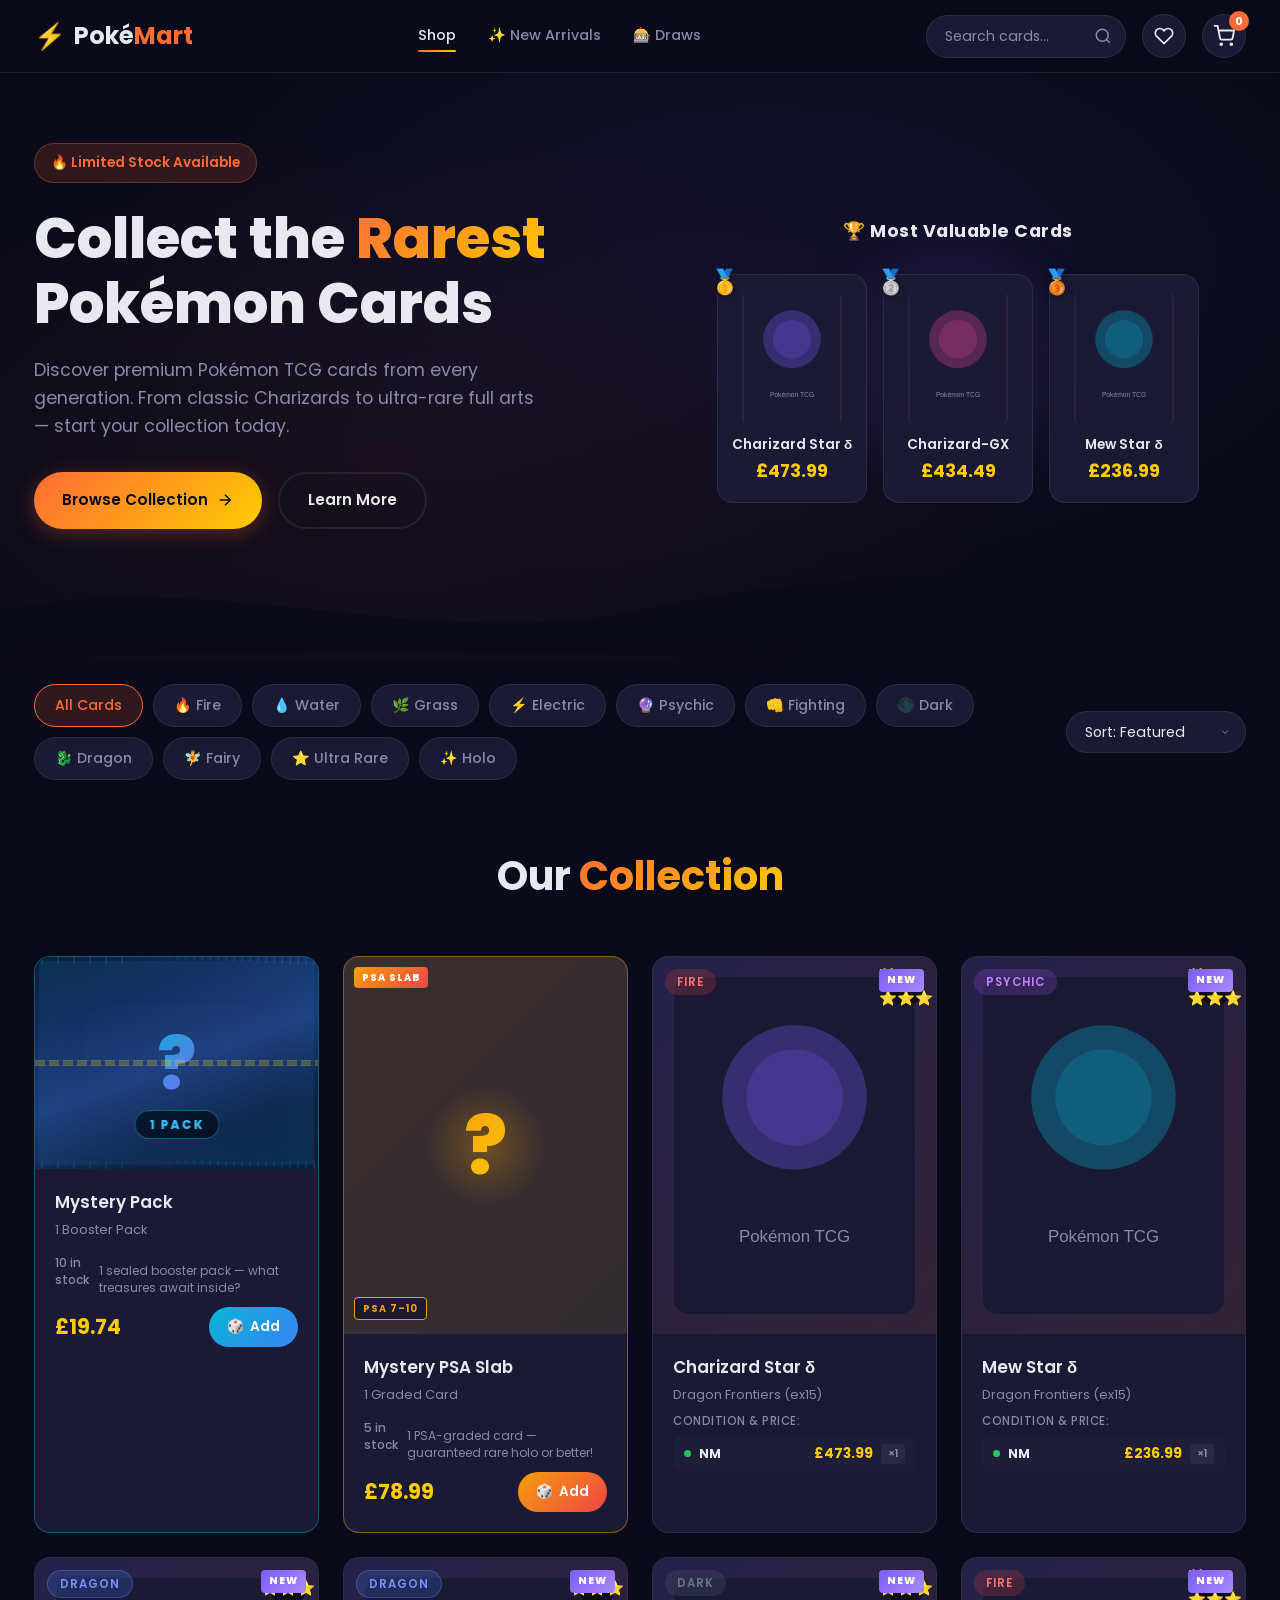
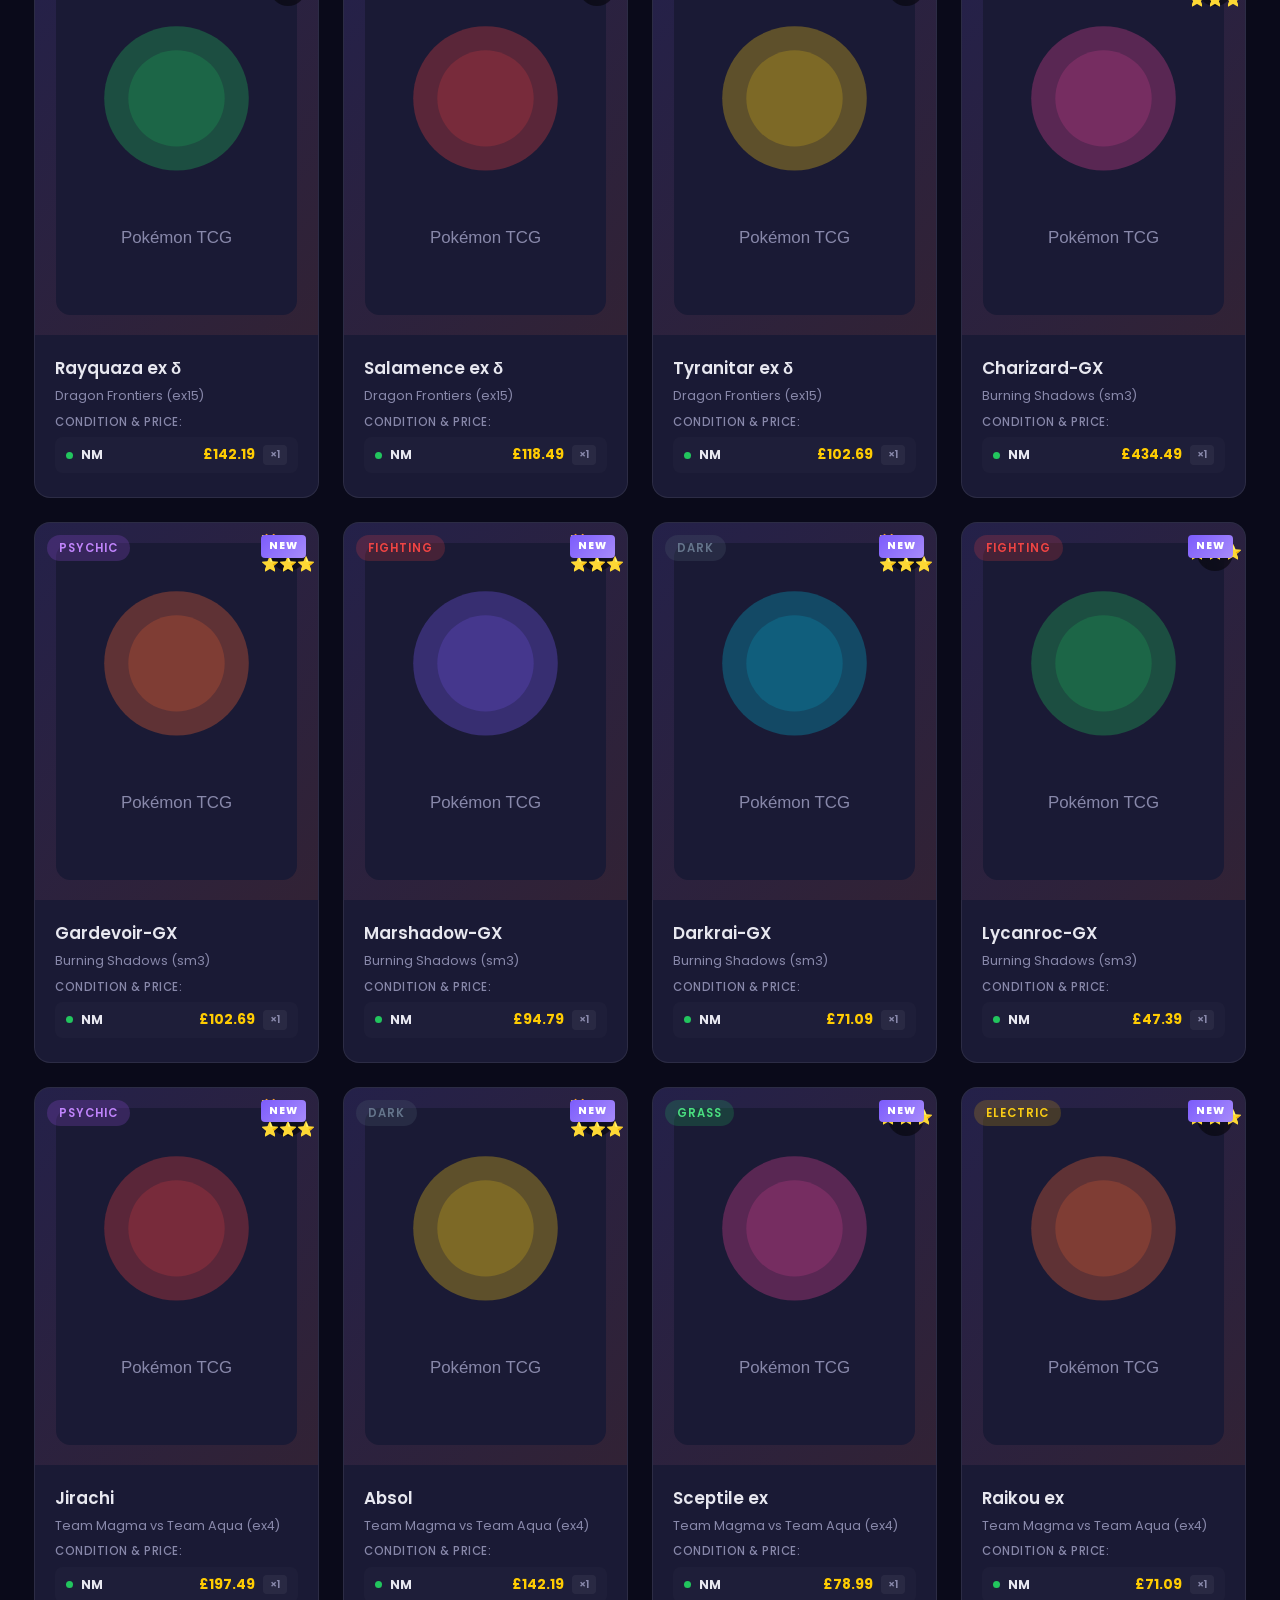
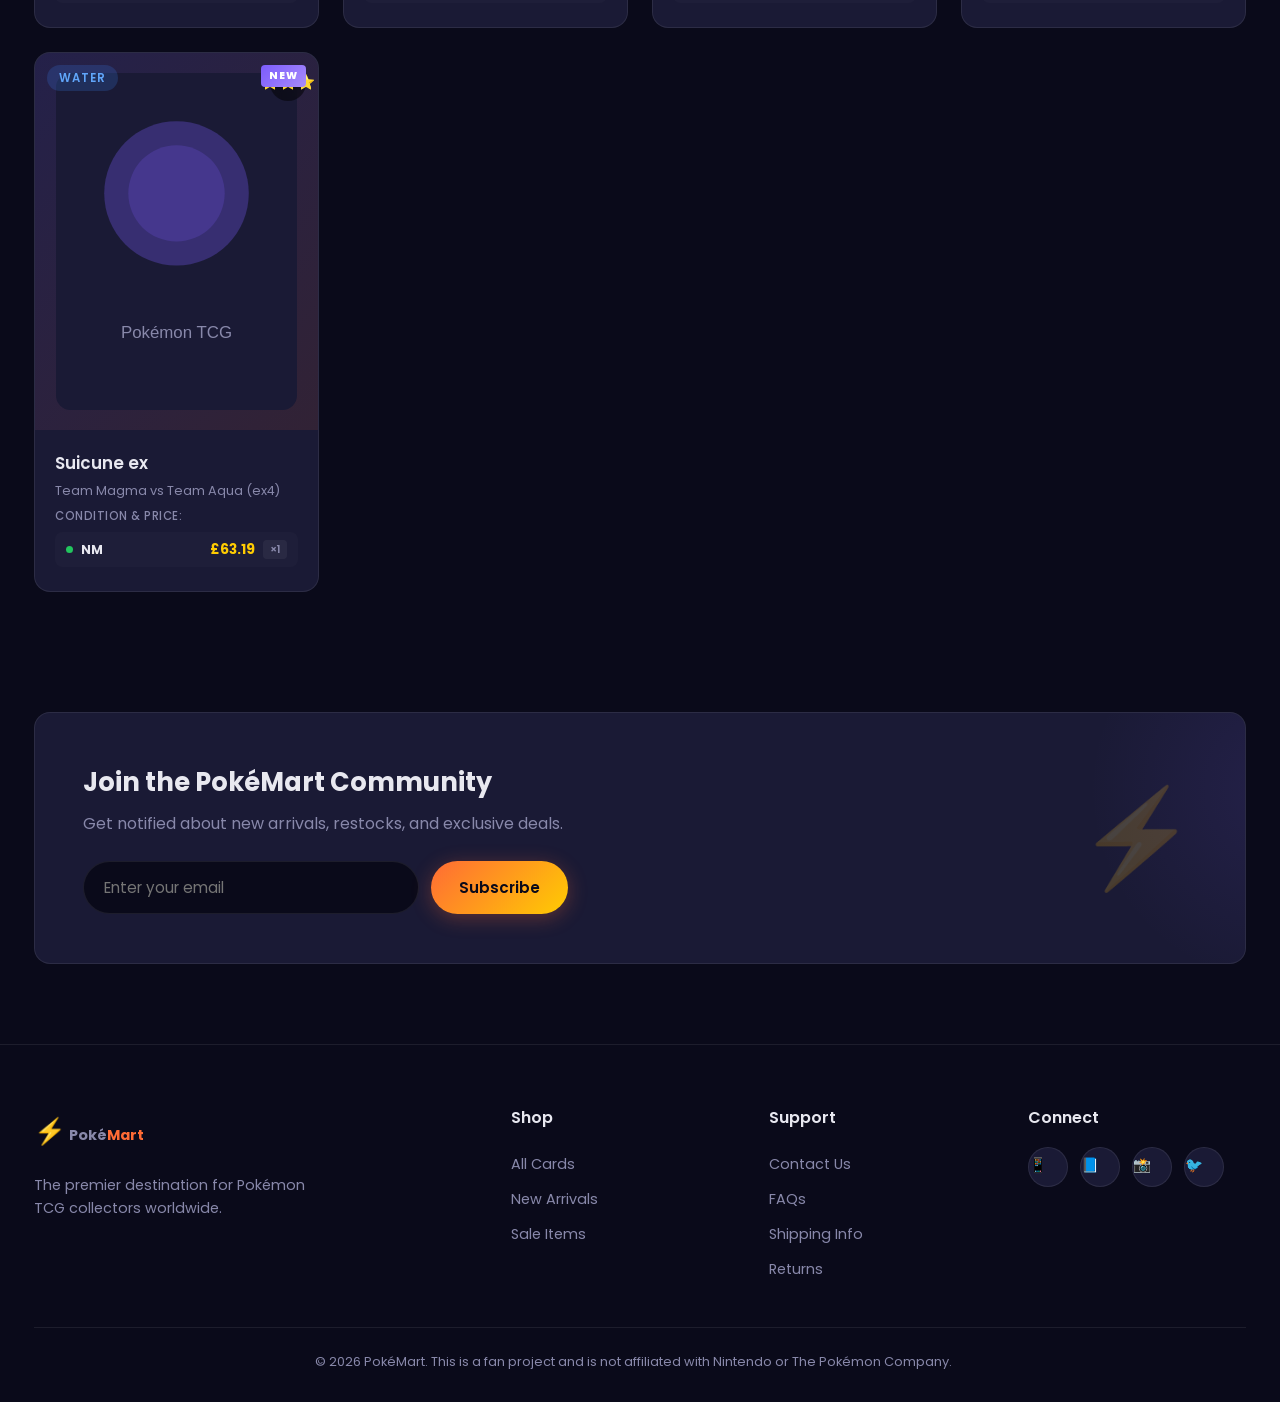
==== commit 5c8427a2: "feat: replace lottery draws with chase cards from Fossil, Legend Maker, FireRed & LeafGreen, and Unl" ====
--- a/index.html
+++ b/index.html
@@ -101,7 +101,7 @@
         <div class="container">
             <div class="section-header">
                 <h2>🎰 <span class="gradient-text">Poké Draws</span></h2>
-                <p>Buy tickets for a chance to win slabs, booster boxes, ETBs &amp; more!</p>
+                <p>Buy tickets for a chance to win the most expensive cards from Fossil, Legend Maker, FireRed &amp; LeafGreen &amp; Unleashed!</p>
             </div>
             <div class="lottery-grid" id="lotteryGrid">
                 <!-- Rendered by JS -->
--- a/style.css
+++ b/style.css
@@ -453,7 +453,7 @@
 .hero-wave { position: absolute; bottom: -2px; left: 0; right: 0; }
 .hero-wave svg { width: 100%; height: auto; }
 
-/* ========== Lottery ========== */
+/* ========== Lottery / Draws ========== */
 .lottery {
     padding: 60px 0 40px;
     background: linear-gradient(180deg, rgba(15,15,25,1) 0%, rgba(20,20,40,1) 50%, var(--bg) 100%);
@@ -495,303 +495,87 @@
     z-index: 1;
 }
 
-.lottery-grid .jackpot-card {
-    grid-column: 1 / -1;
-    max-width: 680px;
-    justify-self: center;
-}
-
-/* ===== Jackpot Card ===== */
-.lottery-card.jackpot-card {
-    background: linear-gradient(160deg, #1a1a2e 0%, #16213e 40%, #0f3460 100%);
-    border: 2px solid transparent;
-    background-clip: padding-box;
-    border-radius: 20px;
-    padding: 36px 32px;
-    text-align: center;
-    position: relative;
-    overflow: hidden;
-    box-shadow: 0 0 60px rgba(245,158,11,0.08), 0 8px 32px rgba(0,0,0,0.3);
-}
-.lottery-card.jackpot-card::before {
-    content: '';
-    position: absolute;
-    inset: -2px;
-    border-radius: 22px;
-    padding: 2px;
-    background: linear-gradient(135deg, #f59e0b, #ef4444, #f59e0b, #fbbf24, #f59e0b);
-    background-size: 300% 300%;
-    -webkit-mask: linear-gradient(#fff 0 0) content-box, linear-gradient(#fff 0 0);
-    mask: linear-gradient(#fff 0 0) content-box, linear-gradient(#fff 0 0);
-    -webkit-mask-composite: xor;
-    mask-composite: exclude;
-    animation: borderShine 3s ease-in-out infinite;
-    pointer-events: none;
-}
-@keyframes borderShine {
-    0%, 100% { background-position: 0% 50%; }
-    50% { background-position: 100% 50%; }
-}
-.lottery-card.jackpot-card::after {
-    content: '';
-    position: absolute;
-    top: -60%;
-    left: -60%;
-    width: 120%;
-    height: 120%;
-    background: radial-gradient(circle, rgba(245,158,11,0.06) 0%, transparent 70%);
-    pointer-events: none;
-}
-
-.lottery-card.jackpot-card .lottery-icon {
-    font-size: 3rem;
-    margin-bottom: 12px;
-    filter: drop-shadow(0 0 12px rgba(245,158,11,0.4));
-}
-.lottery-card.jackpot-card h3 {
-    font-size: 1.5rem;
-    font-weight: 800;
-    color: #fff;
-    margin-bottom: 6px;
-}
-.lottery-card.jackpot-card .lottery-subtitle {
-    font-size: 0.85rem;
-    color: #aaa;
-    margin-bottom: 16px;
-    line-height: 1.5;
-    max-width: 400px;
-    margin-left: auto;
-    margin-right: auto;
-}
-.lottery-card.jackpot-card .lottery-price {
-    font-size: 2rem;
-    font-weight: 800;
-    background: linear-gradient(135deg, #f59e0b, #fbbf24);
-    -webkit-background-clip: text;
-    -webkit-text-fill-color: transparent;
-    background-clip: text;
-    margin-bottom: 6px;
-}
-.lottery-card.jackpot-card .lottery-tickets-sold {
-    font-size: 0.78rem;
-    color: #888;
-    margin-bottom: 16px;
-}
-.lottery-card.jackpot-card .lottery-prize-info {
-    background: rgba(245,158,11,0.05);
-    border: 1px solid rgba(245,158,11,0.15);
-    border-radius: 12px;
-    padding: 16px 20px;
-    margin-bottom: 20px;
-    text-align: center;
-}
-.lottery-card.jackpot-card .prize-label {
-    font-size: 0.7rem;
-    color: #f59e0b;
-    text-transform: uppercase;
-    letter-spacing: 2px;
-    margin-bottom: 6px;
-    font-weight: 600;
-}
-.lottery-card.jackpot-card .prize-detail {
-    font-size: 1.1rem;
-    font-weight: 700;
-    color: #fff;
-}
-.lottery-card.jackpot-card .btn {
-    background: linear-gradient(135deg, #f59e0b, #e63946);
-    color: #fff;
-    font-size: 1rem;
-    font-weight: 700;
-    padding: 14px 40px;
-    border-radius: 50px;
-    border: none;
-    cursor: pointer;
-    box-shadow: 0 6px 24px rgba(245,158,11,0.3);
-    transition: all 0.3s;
-    text-transform: uppercase;
-    letter-spacing: 1px;
-}
-.lottery-card.jackpot-card .btn:hover {
-    box-shadow: 0 8px 36px rgba(245,158,11,0.5);
-    transform: translateY(-2px);
-}
-.lottery-card.jackpot-card .btn:disabled {
-    opacity: 0.4;
-    cursor: not-allowed;
-    transform: none;
-    box-shadow: 0 4px 12px rgba(245,158,11,0.1);
-}
-
-/* ===== Instant Win Prize Cards (gallery-style) ===== */
-.prize-card {
+/* ===== Per-Draw Card ===== */
+.draw-card {
     background: var(--bg-card);
     border: 1px solid var(--border);
     border-radius: var(--radius);
     overflow: hidden;
     transition: var(--transition);
-    position: relative;
-    cursor: default;
-    backdrop-filter: blur(10px);
-}
-.prize-card:hover {
-    transform: translateY(-6px);
-    box-shadow: 0 12px 40px rgba(168,85,247,0.2);
-    border-color: rgba(168,85,247,0.4);
-}
-.prize-card .prize-image-wrapper {
-    position: relative;
+}
+.draw-card:hover {
+    transform: translateY(-4px);
+    box-shadow: 0 8px 28px rgba(124,92,252,0.12);
+    border-color: rgba(124,92,252,0.3);
+}
+
+.draw-card-image {
     aspect-ratio: 4/3;
     overflow: hidden;
-    background: linear-gradient(135deg, rgba(124,92,252,0.12), rgba(236,72,153,0.08));
+    background: linear-gradient(135deg, rgba(124,92,252,0.1), rgba(255,107,53,0.08));
     display: flex;
     align-items: center;
     justify-content: center;
 }
-.prize-card .prize-image-wrapper img {
+.draw-card-image img {
     width: 100%;
     height: 100%;
     object-fit: cover;
     transition: transform 0.4s ease;
 }
-.prize-card:hover .prize-image-wrapper img { transform: scale(1.05); }
-.prize-card .prize-info {
-    padding: 12px 14px;
-}
-.prize-card .prize-info h3 {
+.draw-card:hover .draw-card-image img { transform: scale(1.05); }
+
+.draw-card-info {
+    padding: 14px;
+    text-align: center;
+}
+.draw-card-info h3 {
     font-size: 0.82rem;
     font-weight: 700;
-    color: var(--text);
-    line-height: 1.35;
-}
-
-/* Gallery section heading */
-.prize-gallery-heading {
-    grid-column: 1 / -1;
-    text-align: center;
-    margin: 20px 0 6px;
-}
-.prize-gallery-heading h3 {
-    font-size: 1.2rem;
-    font-weight: 700;
-    color: #e2e8f0;
-    margin-bottom: 4px;
-}
-.prize-gallery-heading p {
-    font-size: 0.82rem;
-    color: #999;
-}
-
-/* ===== Jackpot Banner Image ===== */
-.jackpot-banner {
-    width: 100%;
-    border-radius: 14px;
-    overflow: hidden;
-    margin-bottom: 18px;
-    aspect-ratio: 20/9;
-}
-.jackpot-banner img {
-    width: 100%;
-    height: 100%;
-    object-fit: cover;
-    display: block;
-}
-
-/* Legacy compatibility */
-.lottery-card {
-    background: var(--bg-card);
-    border: 1px solid var(--border);
-    border-radius: var(--radius-sm);
-    padding: 20px;
-    text-align: center;
-    transition: var(--transition);
-    position: relative;
-    overflow: hidden;
-}
-.lottery-icon {
-    font-size: 2rem;
     margin-bottom: 8px;
-}
-
-.lottery-card h3 {
-    font-size: 1rem;
-    font-weight: 700;
-    margin-bottom: 4px;
-}
-
-.lottery-card .lottery-subtitle {
-    font-size: 0.75rem;
-    color: var(--text-muted);
-    margin-bottom: 10px;
-    line-height: 1.4;
-}
-
-.lottery-card .lottery-price {
-    font-size: 1.3rem;
-    font-weight: 700;
-    color: var(--secondary);
-    margin-bottom: 4px;
-}
-
-.lottery-card .lottery-tickets-sold {
+    line-height: 1.3;
+}
+.draw-card-win {
     font-size: 0.7rem;
     color: var(--text-muted);
-    margin-bottom: 12px;
-}
-
-.lottery-prize-info {
-    background: rgba(255,255,255,0.02);
-    border: 1px solid var(--border);
-    border-radius: 8px;
-    padding: 10px;
-    margin-bottom: 12px;
-    text-align: left;
-    font-size: 0.72rem;
-    max-height: 140px;
-    overflow-y: auto;
-}
-
-.lottery-prize-info .prize-label {
-    font-size: 0.68rem;
-    color: var(--text-muted);
+    margin-bottom: 6px;
     text-transform: uppercase;
     letter-spacing: 0.5px;
-    margin-bottom: 4px;
-}
-
-.lottery-prize-info .prize-detail {
-    font-size: 0.75rem;
-    font-weight: 600;
-    color: var(--text);
-}
-
-.jackpot-card .lottery-prize-info {
-    border-color: rgba(245,158,11,0.2);
-    background: rgba(245,158,11,0.03);
-}
-
-.lottery-card .btn {
+}
+.draw-card-win span {
+    font-family: 'Courier New', monospace;
+    font-size: 0.78rem;
+    font-weight: 700;
+    color: #fbbf24;
+}
+.draw-card-win .no-num { color: #ef4444; font-family: inherit; font-size: 0.7rem; }
+.draw-card-tickets {
+    font-size: 0.7rem;
+    color: var(--text-muted);
+    margin-bottom: 10px;
+}
+.draw-buy-btn {
     width: 100%;
     justify-content: center;
     font-size: 0.82rem;
     padding: 10px 20px;
-}
-
-.lottery-card .btn:disabled {
-    opacity: 0.5;
+    background: linear-gradient(135deg, #7c5cfc, #a78bfa);
+    color: #fff;
+    font-weight: 700;
+    border-radius: 100px;
+    border: none;
+    cursor: pointer;
+    transition: var(--transition);
+}
+.draw-buy-btn:hover {
+    box-shadow: 0 4px 16px rgba(124,92,252,0.35);
+    transform: translateY(-1px);
+}
+.draw-buy-btn:disabled {
+    opacity: 0.4;
     cursor: not-allowed;
-    transform: none !important;
-}
-
-.jackpot-card .btn {
-    background: linear-gradient(135deg, #f59e0b, #ef4444);
-    color: white;
-    box-shadow: 0 4px 16px rgba(245,158,11,0.25);
-}
-
-.jackpot-card .btn:hover {
-    box-shadow: 0 6px 24px rgba(245,158,11,0.4);
-    transform: translateY(-1px);
+    transform: none;
+    box-shadow: none;
 }
 
 /* Lottery Result Modal */
@@ -1014,14 +798,22 @@
     animation: slot-spin 0.5s ease-out;
 }
 
+.ticket-draw-name {
+    font-size: 0.7rem;
+    color: var(--text-muted);
+    flex: 1;
+    text-align: left;
+    padding: 0 8px;
+    white-space: nowrap;
+    overflow: hidden;
+    text-overflow: ellipsis;
+}
+
 /* Responsive */
 @media (max-width: 768px) {
     .lottery-grid {
-        grid-template-columns: 1fr;
-        max-width: 360px;
-    }
-    .lottery-card {
-        padding: 16px;
+        grid-template-columns: repeat(auto-fill, minmax(180px, 1fr));
+        max-width: 100%;
     }
     .lottery-result-number {
         font-size: 1.6rem;
@@ -1030,17 +822,14 @@
 }
 
 @media (max-width: 480px) {
-    .lottery-card {
-        padding: 14px;
+    .lottery-grid {
+        grid-template-columns: 1fr 1fr;
     }
-    .lottery-icon {
-        font-size: 1.6rem;
+    .draw-card-info h3 {
+        font-size: 0.72rem;
     }
-    .lottery-card h3 {
-        font-size: 0.9rem;
-    }
-    .lottery-card .lottery-price {
-        font-size: 1.1rem;
+    .draw-card-win span {
+        font-size: 0.7rem;
     }
     .number-picker input {
         width: 110px;
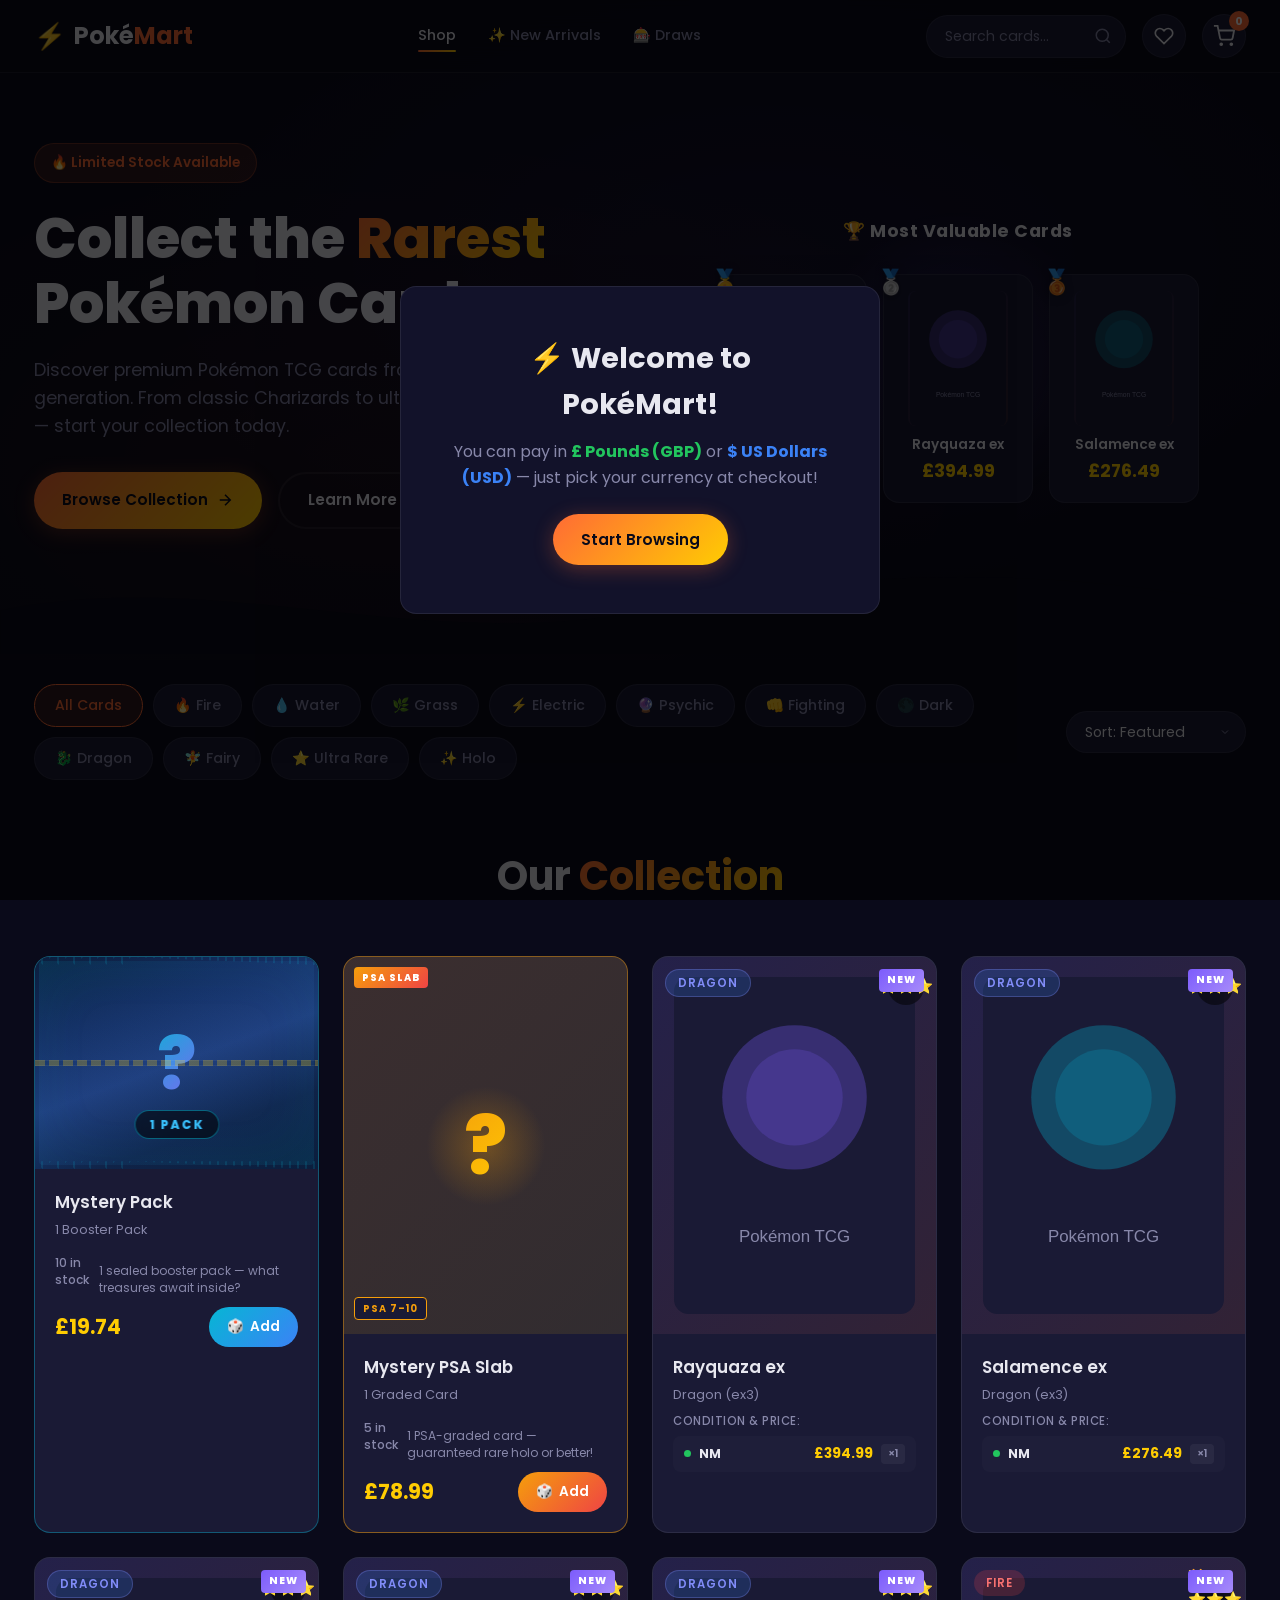
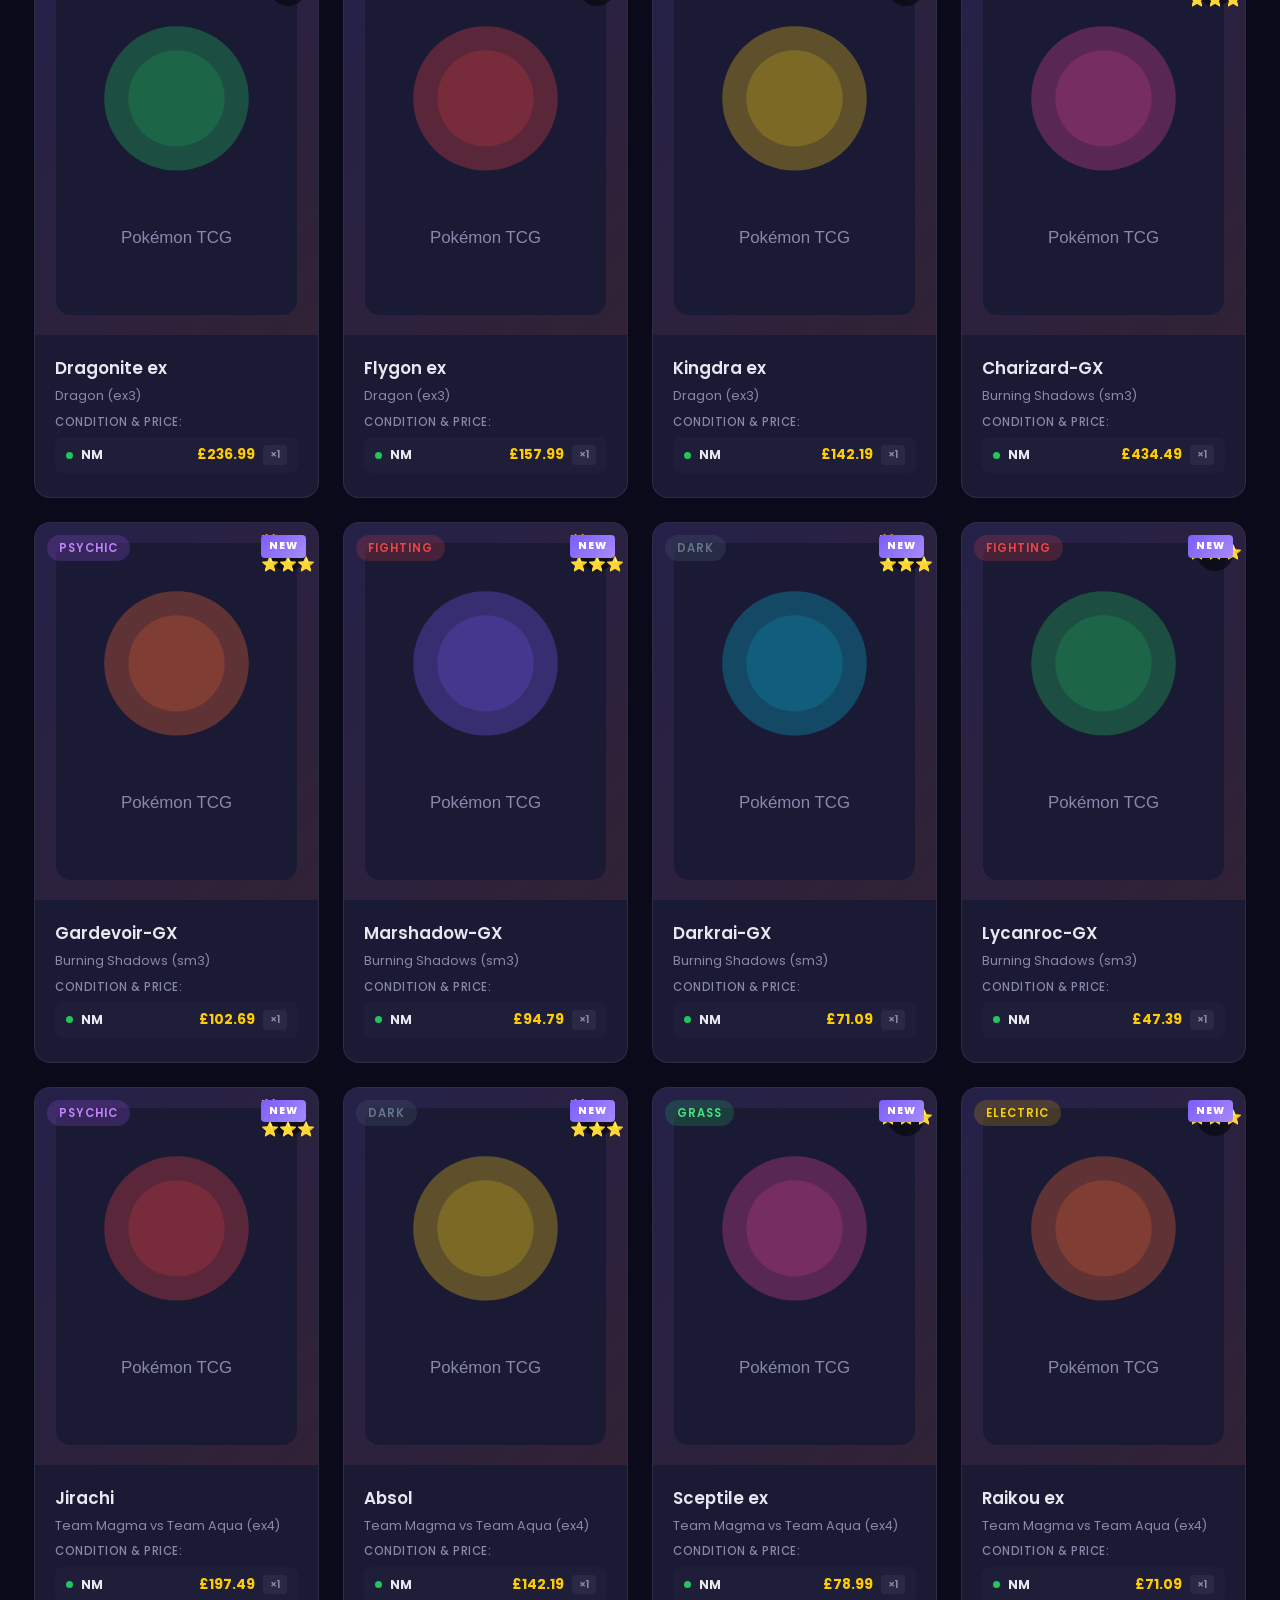
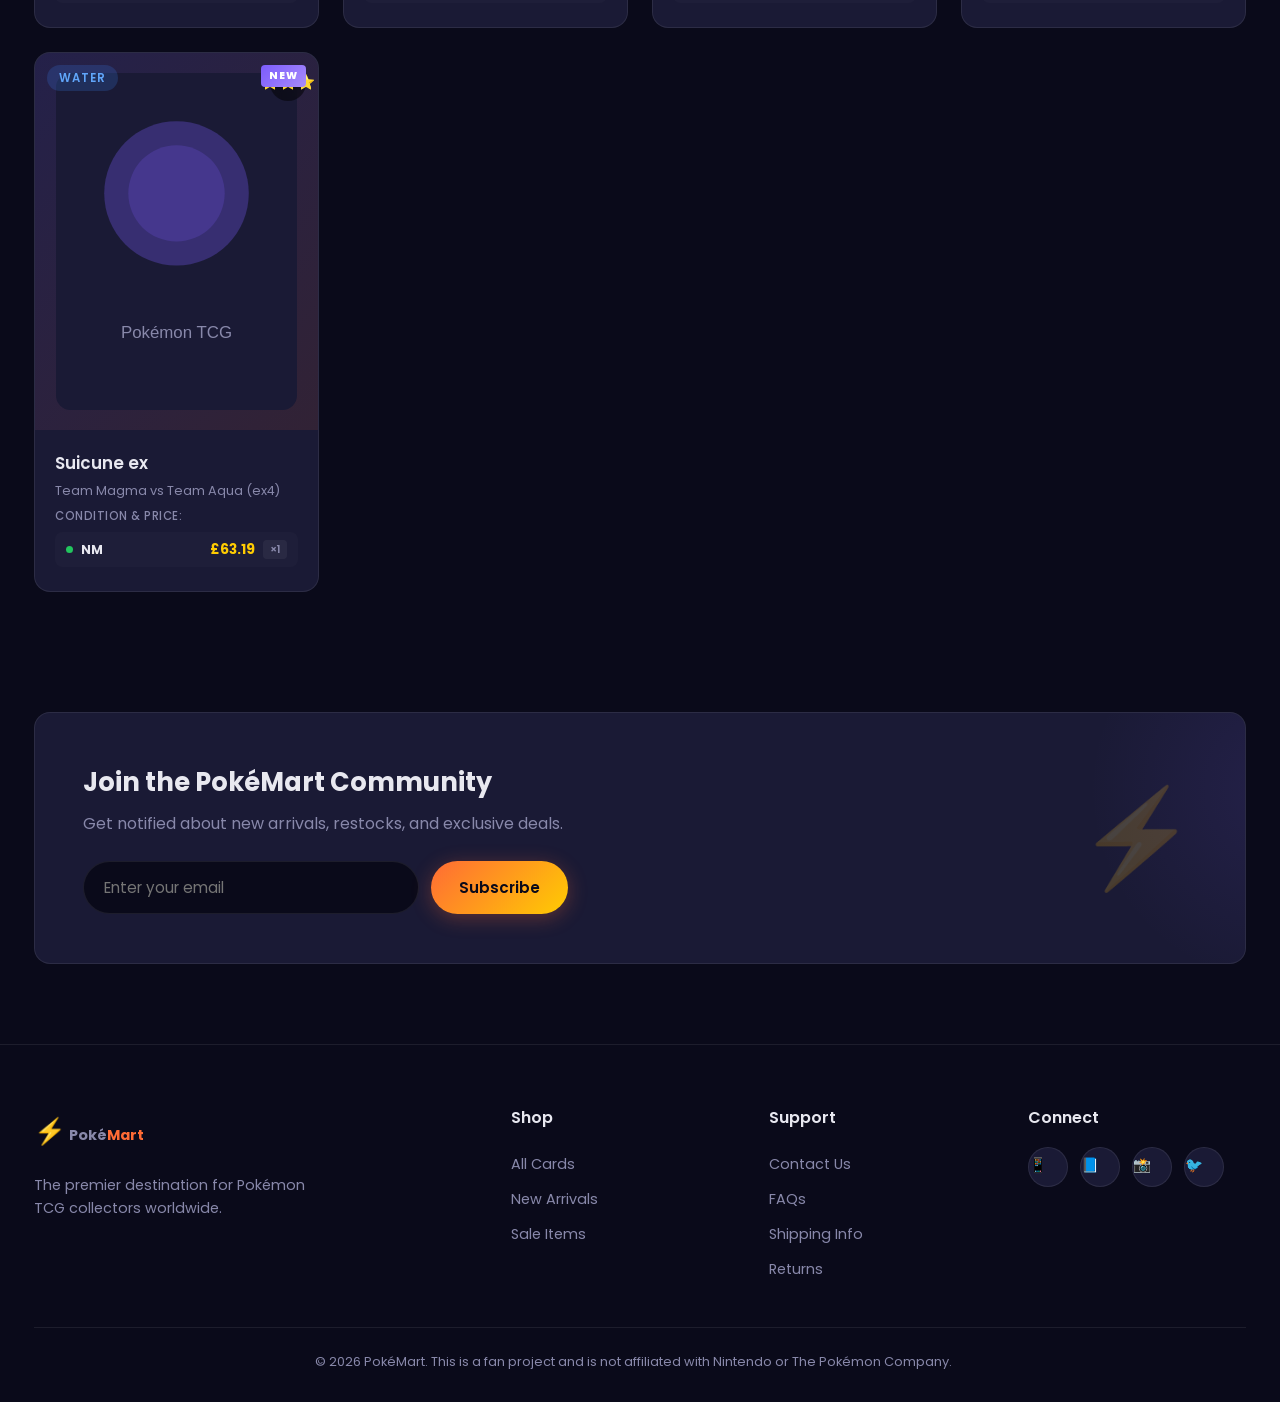
==== commit 2419bbbb: "popup message that said you can pay in dollars or pounds" ====
--- a/index.html
+++ b/index.html
@@ -282,6 +282,15 @@
         </div>
     </div>
 
+    <!-- Welcome Popup -->
+    <div class="modal-overlay" id="welcomeModal">
+        <div class="modal">
+            <h2>⚡ Welcome to PokéMart!</h2>
+            <p>You can pay in <strong style="color:#22c55e;">£ Pounds (GBP)</strong> or <strong style="color:#3b82f6;">$ US Dollars (USD)</strong> — just pick your currency at checkout!</p>
+            <button class="btn btn-primary" onclick="closeWelcome()">Start Browsing</button>
+        </div>
+    </div>
+
     <!-- Toast notification -->
     <div class="toast" id="toast"></div>
 
